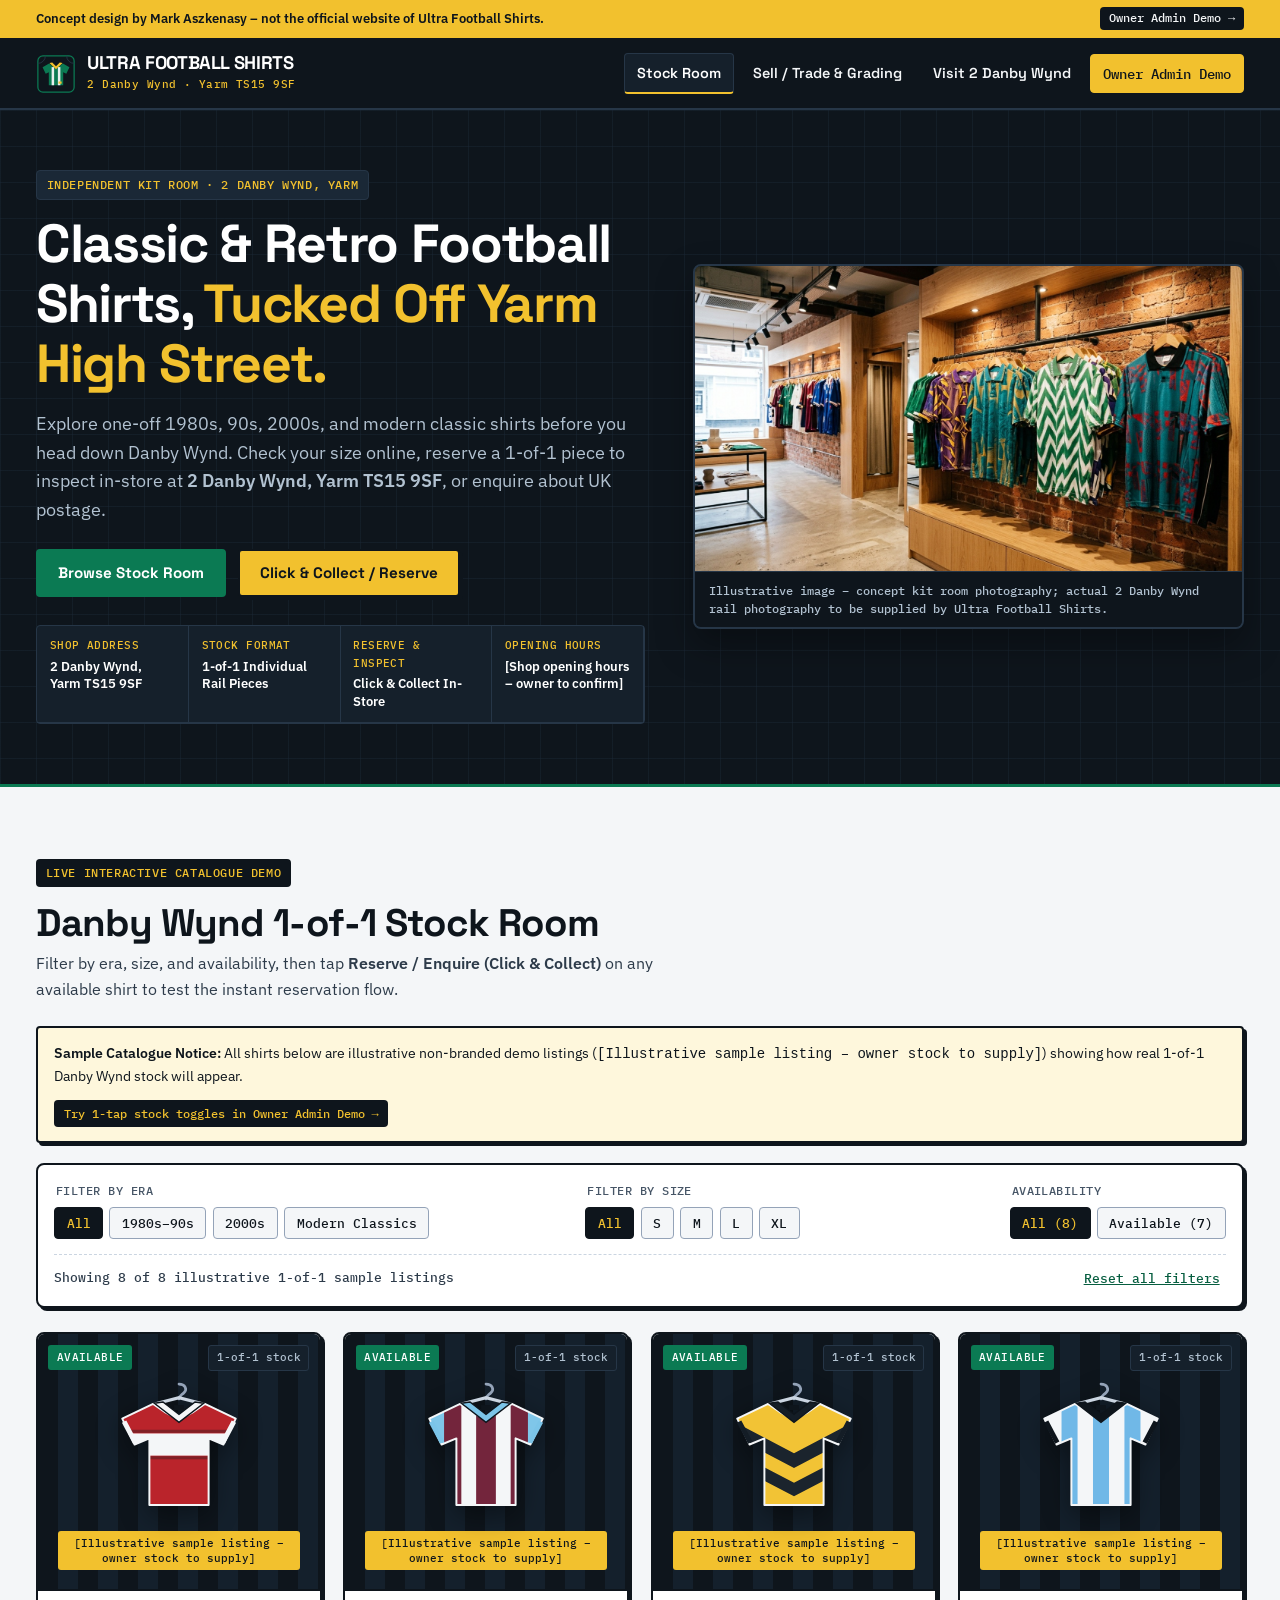
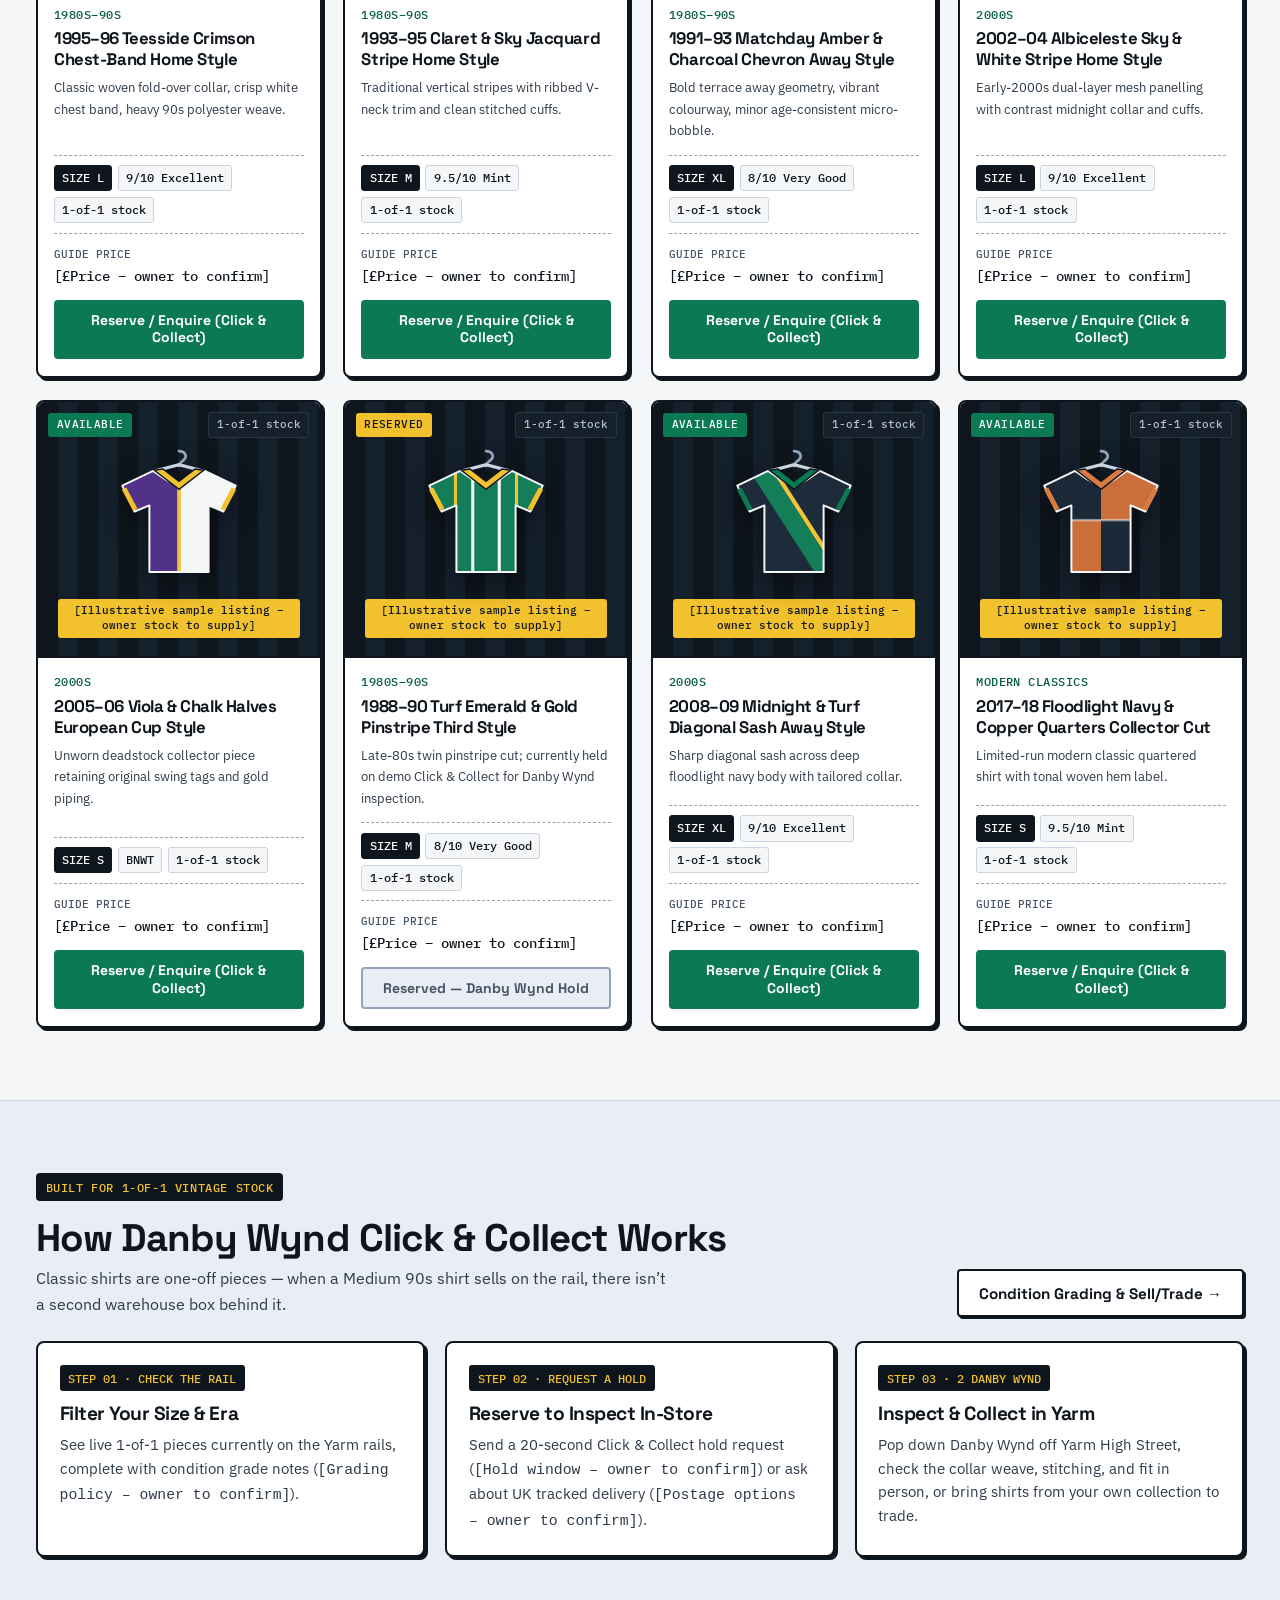
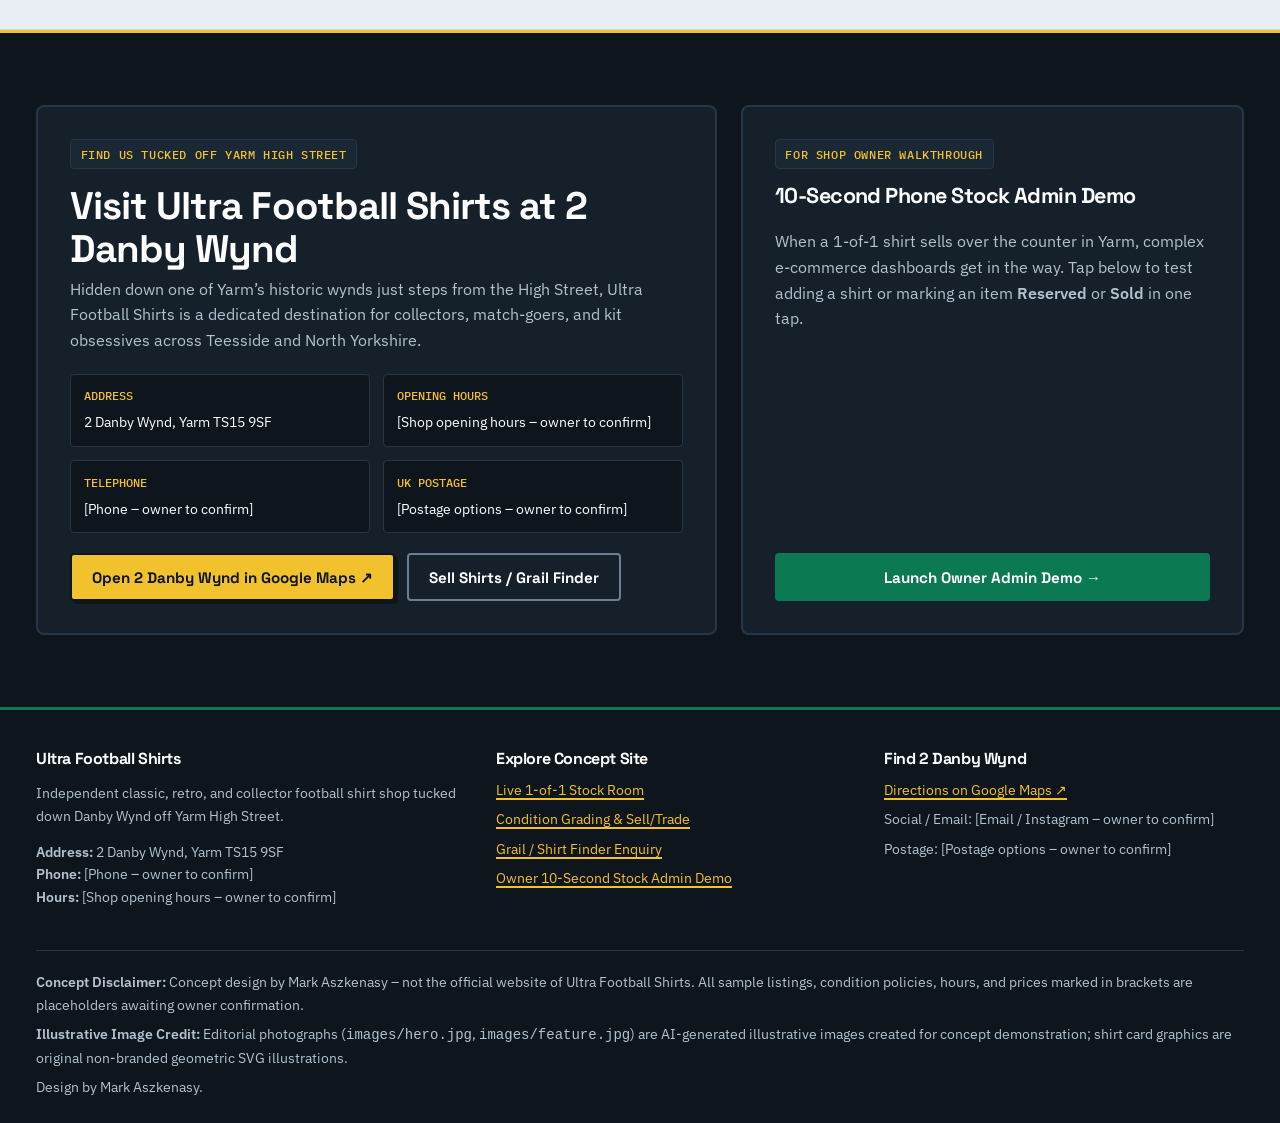
==== index.html @ 60628ad2 "Initial draft concept shop & stock admin demo for Ultra Football Shirts" ====
<!DOCTYPE html>
<html lang="en-GB">
<head>
  <meta charset="utf-8">
  <meta name="viewport" content="width=device-width, initial-scale=1">
  <meta name="robots" content="noindex, nofollow">
  <title>Ultra Football Shirts | Classic &amp; Retro Football Shirts — 2 Danby Wynd, Yarm (Concept Demo)</title>
  <meta name="description" content="Concept online stock room and Click &amp; Collect demo for Ultra Football Shirts at 2 Danby Wynd, Yarm TS15 9SF.">
  <link rel="icon" href="favicon.svg" type="image/svg+xml">
  <link rel="preload" href="fonts/space-grotesk-latin.woff2" as="font" type="font/woff2" crossorigin>
  <link rel="preload" href="fonts/ibm-plex-sans-400.woff2" as="font" type="font/woff2" crossorigin>
  <link rel="stylesheet" href="css/styles.css">
</head>
<body>
  <a class="skip-link" href="#main-content">Skip to main content</a>

  <!-- Persistent Concept Compliance Banner -->
  <div class="concept-banner" role="region" aria-label="Concept website notice">
    <div class="container concept-banner__inner">
      <p class="concept-banner__text">Concept design by Mark Aszkenasy – not the official website of Ultra Football Shirts.</p>
      <a class="concept-banner__link" href="admin.html">Owner Admin Demo →</a>
    </div>
  </div>

  <!-- Floodlight Midnight Header -->
  <header class="site-header">
    <div class="container site-header__inner">
      <a class="brand-lockup" href="index.html">
        <img class="brand-lockup__logo" src="images/logo-mark.svg" alt="" width="40" height="40">
        <span class="brand-lockup__text">
          <span class="brand-lockup__name">Ultra Football Shirts</span>
          <span class="brand-lockup__sub">2 Danby Wynd · Yarm TS15 9SF</span>
        </span>
      </a>

      <button
        type="button"
        class="nav-toggle"
        data-nav-toggle
        aria-expanded="false"
        aria-controls="primary-nav">
        <svg class="nav-toggle__icon" viewBox="0 0 24 24" fill="none" stroke="currentColor" stroke-width="2" aria-hidden="true">
          <path d="M4 7h16M4 12h16M4 17h16" stroke-linecap="round"/>
        </svg>
        <span data-nav-label>Menu</span>
      </button>

      <nav id="primary-nav" class="primary-nav" aria-label="Primary navigation">
        <ul class="primary-nav__list">
          <li><a class="primary-nav__link" href="index.html" aria-current="page">Stock Room</a></li>
          <li><a class="primary-nav__link" href="sell-find.html">Sell / Trade &amp; Grading</a></li>
          <li><a class="primary-nav__link" href="#visit-danby-wynd">Visit 2 Danby Wynd</a></li>
          <li><a class="primary-nav__link primary-nav__link--admin" href="admin.html">Owner Admin Demo</a></li>
        </ul>
      </nav>
    </div>
  </header>

  <main id="main-content">
    <!-- Hero Section -->
    <section class="hero dark-surface" aria-labelledby="hero-heading">
      <div class="container hero__grid">
        <div>
          <span class="eyebrow eyebrow--dark">Independent Kit Room · 2 Danby Wynd, Yarm</span>
          <h1 id="hero-heading" class="hero__title">
            Classic &amp; Retro Football Shirts, <span class="hero__title-highlight">Tucked Off Yarm High Street.</span>
          </h1>
          <p class="hero__lead">
            Explore one-off 1980s, 90s, 2000s, and modern classic shirts before you head down Danby Wynd. Check your size online, reserve a 1-of-1 piece to inspect in-store at <strong>2 Danby Wynd, Yarm TS15 9SF</strong>, or enquire about UK postage.
          </p>

          <div class="hero__actions">
            <a class="btn btn--primary" href="#stock-room">Browse Stock Room</a>
            <button
              type="button"
              class="btn btn--amber"
              data-reserve-trigger
              data-shirt-summary="General Click &amp; Collect / Rail Enquiry (2 Danby Wynd, Yarm)">
              Click &amp; Collect / Reserve
            </button>
          </div>

          <div class="spec-strip" aria-label="Shop summary details">
            <div class="spec-strip__item">
              <span class="spec-strip__label">Shop Address</span>
              <span class="spec-strip__value">2 Danby Wynd, Yarm TS15 9SF</span>
            </div>
            <div class="spec-strip__item">
              <span class="spec-strip__label">Stock Format</span>
              <span class="spec-strip__value">1-of-1 Individual Rail Pieces</span>
            </div>
            <div class="spec-strip__item">
              <span class="spec-strip__label">Reserve &amp; Inspect</span>
              <span class="spec-strip__value">Click &amp; Collect In-Store</span>
            </div>
            <div class="spec-strip__item">
              <span class="spec-strip__label">Opening Hours</span>
              <span class="spec-strip__value">[Shop opening hours – owner to confirm]</span>
            </div>
          </div>
        </div>

        <figure class="editorial-figure">
          <div class="editorial-figure__media editorial-figure__media--hero">
            <img
              src="images/hero.jpg"
              alt="Rails of colourful retro and classic football shirts hanging inside an independent football kit room"
              width="1440"
              height="803"
              fetchpriority="high">
          </div>
          <figcaption>
            Illustrative image – concept kit room photography; actual 2 Danby Wynd rail photography to be supplied by Ultra Football Shirts.
          </figcaption>
        </figure>
      </div>
    </section>

    <!-- Interactive Live Stock Room -->
    <section id="stock-room" class="section" aria-labelledby="stock-room-heading">
      <div class="container">
        <div class="section-header">
          <div>
            <span class="eyebrow eyebrow--light">Live Interactive Catalogue Demo</span>
            <h2 id="stock-room-heading" class="section-header__title">Danby Wynd 1-of-1 Stock Room</h2>
            <p class="section-header__desc">
              Filter by era, size, and availability, then tap <strong>Reserve / Enquire (Click &amp; Collect)</strong> on any available shirt to test the instant reservation flow.
            </p>
          </div>
        </div>

        <!-- Explicit Sample Stock Notice + Owner Admin Sync Indicator -->
        <div class="stock-notice" role="note">
          <p class="stock-notice__text">
            <strong>Sample Catalogue Notice:</strong> All shirts below are illustrative non-branded demo listings (<code>[Illustrative sample listing – owner stock to supply]</code>) showing how real 1-of-1 Danby Wynd stock will appear.
          </p>
          <a id="session-sync-badge" class="stock-notice__sync-pill" href="admin.html">
            Try 1-tap stock toggles in Owner Admin Demo →
          </a>
        </div>

        <!-- Multi-Axis Filter Console -->
        <div class="filter-console" role="region" aria-label="Filter sample football shirts">
          <div class="filter-console__grid">
            <fieldset class="filter-group">
              <legend class="filter-group__label">Filter by Era</legend>
              <div class="filter-pills">
                <button type="button" class="filter-pill" data-filter-group="era" data-filter-value="All" aria-pressed="true">All</button>
                <button type="button" class="filter-pill" data-filter-group="era" data-filter-value="1980s–90s" aria-pressed="false">1980s–90s</button>
                <button type="button" class="filter-pill" data-filter-group="era" data-filter-value="2000s" aria-pressed="false">2000s</button>
                <button type="button" class="filter-pill" data-filter-group="era" data-filter-value="Modern Classics" aria-pressed="false">Modern Classics</button>
              </div>
            </fieldset>

            <fieldset class="filter-group">
              <legend class="filter-group__label">Filter by Size</legend>
              <div class="filter-pills">
                <button type="button" class="filter-pill" data-filter-group="size" data-filter-value="All" aria-pressed="true">All</button>
                <button type="button" class="filter-pill" data-filter-group="size" data-filter-value="S" aria-pressed="false">S</button>
                <button type="button" class="filter-pill" data-filter-group="size" data-filter-value="M" aria-pressed="false">M</button>
                <button type="button" class="filter-pill" data-filter-group="size" data-filter-value="L" aria-pressed="false">L</button>
                <button type="button" class="filter-pill" data-filter-group="size" data-filter-value="XL" aria-pressed="false">XL</button>
              </div>
            </fieldset>

            <fieldset class="filter-group">
              <legend class="filter-group__label">Availability</legend>
              <div class="filter-pills">
                <button type="button" class="filter-pill" data-filter-group="availability" data-filter-value="All" aria-pressed="true">All (8)</button>
                <button type="button" class="filter-pill" data-filter-group="availability" data-filter-value="Available" aria-pressed="false">Available (7)</button>
              </div>
            </fieldset>
          </div>

          <div class="filter-console__footer">
            <span id="stock-results-count" aria-live="polite">Showing 8 of 8 illustrative 1-of-1 sample listings</span>
            <button type="button" id="reset-filters-btn" class="filter-reset-btn">Reset all filters</button>
          </div>
        </div>

        <!-- Dynamic Shirt Grid -->
        <div id="stock-grid" class="shirt-grid">
          <noscript>
            <p>Enable JavaScript to use the interactive Era/Size filter and live Owner Admin session preview. Visit 2 Danby Wynd, Yarm TS15 9SF to browse shirts in person.</p>
          </noscript>
        </div>
      </div>
    </section>

    <!-- How Click & Collect Works -->
    <section class="section section--alt" aria-labelledby="how-it-works-heading">
      <div class="container">
        <div class="section-header">
          <div>
            <span class="eyebrow eyebrow--light">Built for 1-of-1 Vintage Stock</span>
            <h2 id="how-it-works-heading" class="section-header__title">How Danby Wynd Click &amp; Collect Works</h2>
            <p class="section-header__desc">
              Classic shirts are one-off pieces — when a Medium 90s shirt sells on the rail, there isn’t a second warehouse box behind it.
            </p>
          </div>
          <a class="btn btn--outline-light" href="sell-find.html">Condition Grading &amp; Sell/Trade →</a>
        </div>

        <div class="steps-grid">
          <article class="step-card">
            <span class="step-card__num">STEP 01 · CHECK THE RAIL</span>
            <h3 class="step-card__title">Filter Your Size &amp; Era</h3>
            <p class="step-card__text">
              See live 1-of-1 pieces currently on the Yarm rails, complete with condition grade notes (<code>[Grading policy – owner to confirm]</code>).
            </p>
          </article>

          <article class="step-card">
            <span class="step-card__num">STEP 02 · REQUEST A HOLD</span>
            <h3 class="step-card__title">Reserve to Inspect In-Store</h3>
            <p class="step-card__text">
              Send a 20-second Click &amp; Collect hold request (<code>[Hold window – owner to confirm]</code>) or ask about UK tracked delivery (<code>[Postage options – owner to confirm]</code>).
            </p>
          </article>

          <article class="step-card">
            <span class="step-card__num">STEP 03 · 2 DANBY WYND</span>
            <h3 class="step-card__title">Inspect &amp; Collect in Yarm</h3>
            <p class="step-card__text">
              Pop down Danby Wynd off Yarm High Street, check the collar weave, stitching, and fit in person, or bring shirts from your own collection to trade.
            </p>
          </article>
        </div>
      </div>
    </section>

    <!-- Visit 2 Danby Wynd Section -->
    <section id="visit-danby-wynd" class="section section--dark dark-surface" aria-labelledby="visit-heading">
      <div class="container visit-grid">
        <div class="visit-card">
          <span class="eyebrow eyebrow--dark">Find Us Tucked Off Yarm High Street</span>
          <h2 id="visit-heading" class="section-header__title" style="color:#FFFFFF;">Visit Ultra Football Shirts at 2 Danby Wynd</h2>
          <p style="color: var(--ink-muted-on-dark); margin-top:0;">
            Hidden down one of Yarm’s historic wynds just steps from the High Street, Ultra Football Shirts is a dedicated destination for collectors, match-goers, and kit obsessives across Teesside and North Yorkshire.
          </p>

          <dl class="visit-dl">
            <div class="visit-dl__item">
              <dt>Address</dt>
              <dd>2 Danby Wynd, Yarm TS15 9SF</dd>
            </div>
            <div class="visit-dl__item">
              <dt>Opening Hours</dt>
              <dd>[Shop opening hours – owner to confirm]</dd>
            </div>
            <div class="visit-dl__item">
              <dt>Telephone</dt>
              <dd>[Phone – owner to confirm]</dd>
            </div>
            <div class="visit-dl__item">
              <dt>UK Postage</dt>
              <dd>[Postage options – owner to confirm]</dd>
            </div>
          </dl>

          <div class="hero__actions" style="margin-bottom:0;">
            <a
              class="btn btn--amber"
              href="https://www.google.com/maps/search/?api=1&amp;query=Ultra+Football+Shirts+2+Danby+Wynd+Yarm+TS15+9SF"
              target="_blank"
              rel="noopener noreferrer">
              Open 2 Danby Wynd in Google Maps ↗
            </a>
            <a class="btn btn--outline-dark" href="sell-find.html#shirt-finder-form">
              Sell Shirts / Grail Finder
            </a>
          </div>
        </div>

        <div class="visit-card" style="display:flex; flex-direction:column; justify-content:space-between;">
          <div>
            <span class="eyebrow eyebrow--dark">For Shop Owner Walkthrough</span>
            <h3 style="color:#FFFFFF; font-size:1.35rem;">10-Second Phone Stock Admin Demo</h3>
            <p style="color: var(--ink-muted-on-dark);">
              When a 1-of-1 shirt sells over the counter in Yarm, complex e-commerce dashboards get in the way. Tap below to test adding a shirt or marking an item <strong>Reserved</strong> or <strong>Sold</strong> in one tap.
            </p>
          </div>
          <a class="btn btn--primary btn--block" href="admin.html">
            Launch Owner Admin Demo →
          </a>
        </div>
      </div>
    </section>
  </main>

  <!-- Accessible Reserve / Click & Collect Modal Drawer -->
  <div
    id="reserve-modal"
    class="modal-backdrop"
    role="dialog"
    aria-modal="true"
    aria-labelledby="reserve-modal-title"
    hidden>
    <div class="modal-dialog">
      <div class="modal-dialog__header">
        <div>
          <span class="eyebrow eyebrow--dark" style="margin-bottom:0.35rem;">2 Danby Wynd · Click &amp; Collect</span>
          <h2 id="reserve-modal-title" class="modal-dialog__title">Reserve or Enquire About This Shirt</h2>
        </div>
        <button type="button" id="reserve-modal-close" class="modal-close-btn" aria-label="Close reservation dialog">
          Close ✕
        </button>
      </div>

      <div class="modal-dialog__body">
        <p style="margin-top:0; font-size:0.9rem; color:var(--ink-secondary);">
          Request a short in-store inspection hold at <strong>2 Danby Wynd, Yarm TS15 9SF</strong> or ask about UK postage (<code>[Postage options – owner to confirm]</code>).
        </p>

        <form id="reserve-form" class="form-grid">
          <div class="form-field">
            <label for="reserve-shirt">Selected shirt &amp; size</label>
            <input
              type="text"
              id="reserve-shirt"
              name="shirt"
              class="form-control"
              readonly>
          </div>

          <div class="form-grid form-grid--two">
            <div class="form-field">
              <label for="reserve-name">Your name</label>
              <input
                type="text"
                id="reserve-name"
                name="name"
                class="form-control"
                autocomplete="name"
                placeholder="e.g. Sam Taylor"
                required>
            </div>

            <div class="form-field">
              <label for="reserve-contact">Email or mobile number</label>
              <input
                type="text"
                id="reserve-contact"
                name="contact"
                class="form-control"
                placeholder="So the shop can confirm hold"
                required>
            </div>
          </div>

          <div class="form-field">
            <label for="reserve-method">Collection or postage preference</label>
            <select id="reserve-method" name="method" class="form-control">
              <option value="collect">Click &amp; Collect — Inspect in person at 2 Danby Wynd, Yarm</option>
              <option value="postage">Enquire about UK Postage [Postage options – owner to confirm]</option>
            </select>
          </div>

          <div class="form-field">
            <label for="reserve-notes">Questions or measurement check (optional)</label>
            <textarea
              id="reserve-notes"
              name="notes"
              class="form-control"
              placeholder="e.g. Could you confirm pit-to-pit width in inches, or hold until Saturday afternoon?"></textarea>
          </div>

          <button type="submit" class="btn btn--primary btn--block">
            Send Reservation / Enquiry Request
          </button>

          <div id="reserve-feedback" class="demo-feedback" role="status" aria-live="polite" hidden></div>
        </form>
      </div>
    </div>
  </div>

  <!-- Footer -->
  <footer class="site-footer">
    <div class="container">
      <div class="site-footer__grid">
        <div>
          <h2>Ultra Football Shirts</h2>
          <p>
            Independent classic, retro, and collector football shirt shop tucked down Danby Wynd off Yarm High Street.
          </p>
          <p>
            <strong>Address:</strong> 2 Danby Wynd, Yarm TS15 9SF<br>
            <strong>Phone:</strong> [Phone – owner to confirm]<br>
            <strong>Hours:</strong> [Shop opening hours – owner to confirm]
          </p>
        </div>

        <div>
          <h3>Explore Concept Site</h3>
          <ul class="footer-list">
            <li><a href="index.html">Live 1-of-1 Stock Room</a></li>
            <li><a href="sell-find.html">Condition Grading &amp; Sell/Trade</a></li>
            <li><a href="sell-find.html#shirt-finder-form">Grail / Shirt Finder Enquiry</a></li>
            <li><a href="admin.html">Owner 10-Second Stock Admin Demo</a></li>
          </ul>
        </div>

        <div>
          <h3>Find 2 Danby Wynd</h3>
          <ul class="footer-list">
            <li>
              <a
                href="https://www.google.com/maps/search/?api=1&amp;query=Ultra+Football+Shirts+2+Danby+Wynd+Yarm+TS15+9SF"
                target="_blank"
                rel="noopener noreferrer">
                Directions on Google Maps ↗
              </a>
            </li>
            <li>Social / Email: [Email / Instagram – owner to confirm]</li>
            <li>Postage: [Postage options – owner to confirm]</li>
          </ul>
        </div>
      </div>

      <div class="site-footer__legal">
        <p><strong>Concept Disclaimer:</strong> Concept design by Mark Aszkenasy – not the official website of Ultra Football Shirts. All sample listings, condition policies, hours, and prices marked in brackets are placeholders awaiting owner confirmation.</p>
        <p><strong>Illustrative Image Credit:</strong> Editorial photographs (<code>images/hero.jpg</code>, <code>images/feature.jpg</code>) are AI-generated illustrative images created for concept demonstration; shirt card graphics are original non-branded geometric SVG illustrations.</p>
        <p>Design by Mark Aszkenasy.</p>
      </div>
    </div>
  </footer>

  <!-- Solid Opaque Sticky Mobile Action Bar -->
  <nav class="mobile-action-bar" aria-label="Quick mobile actions">
    <div class="mobile-action-bar__grid">
      <a class="mobile-action-bar__btn mobile-action-bar__btn--primary" href="#stock-room">Stock Room</a>
      <a
        class="mobile-action-bar__btn"
        href="https://www.google.com/maps/search/?api=1&amp;query=Ultra+Football+Shirts+2+Danby+Wynd+Yarm+TS15+9SF"
        target="_blank"
        rel="noopener noreferrer">
        Directions
      </a>
      <a class="mobile-action-bar__btn mobile-action-bar__btn--amber" href="admin.html">Owner Admin</a>
    </div>
  </nav>

  <script src="js/app.js" defer></script>
</body>
</html>
---- css/styles.css ----
/* ==========================================================================
   ULTRA FOOTBALL SHIRTS — CONCEPT DEMO STYLESHEET
   90s Terrace Matchday Zine / Floodlit Kit Room Aesthetic
   Self-hosted typography · Mobile-first · WCAG AA (>= 4.5:1)
   ========================================================================== */

@font-face {
  font-family: 'Space Grotesk';
  src: url('../fonts/space-grotesk-latin.woff2') format('woff2');
  font-weight: 300 700;
  font-style: normal;
  font-display: swap;
}

@font-face {
  font-family: 'IBM Plex Sans';
  src: url('../fonts/ibm-plex-sans-400.woff2') format('woff2');
  font-weight: 400;
  font-style: normal;
  font-display: swap;
}

@font-face {
  font-family: 'IBM Plex Sans';
  src: url('../fonts/ibm-plex-sans-600.woff2') format('woff2');
  font-weight: 600;
  font-style: normal;
  font-display: swap;
}

@font-face {
  font-family: 'IBM Plex Mono';
  src: url('../fonts/ibm-plex-mono-500.woff2') format('woff2');
  font-weight: 500;
  font-style: normal;
  font-display: swap;
}

:root {
  /* Core Surfaces */
  --bg-pitch: #F4F6F8;
  --bg-surface: #FFFFFF;
  --bg-subtle: #E8EEF3;
  --bg-midnight: #0E151C;
  --bg-midnight-card: #15202B;
  --bg-midnight-rail: #1A2836;

  /* Ink & Contrast-Verified Text */
  --ink-primary: #0E151C;         /* 15.0:1 on #F4F6F8 */
  --ink-secondary: #2D3B4A;       /* 10.6:1 on #F4F6F8 */
  --ink-muted: #465566;           /* 7.2:1 on #F4F6F8, 7.9:1 on #FFFFFF */
  --ink-on-dark: #F4F6F8;         /* 15.0:1 on #0E151C */
  --ink-muted-on-dark: #B2C2D1;   /* 9.0:1 on #0E151C, 7.8:1 on #15202B */

  /* Matchday Accent Colours */
  --turf: #0B7A53;                /* #FFFFFF on #0B7A53 = 5.30:1 (AA Pass) */
  --turf-hover: #086142;          /* #FFFFFF on #086142 = 7.10:1 (AAA Pass) */
  --turf-ink: #075E40;            /* #075E40 on #F4F6F8 = 6.85:1 (AA+ Pass) */
  --turf-tint: #E3F3EC;
  --amber: #F2C12E;               /* #0E151C on #F2C12E = 9.65:1 (AAA Pass) */
  --amber-hover: #E0AE19;
  --amber-tint: #FEF7DC;
  --sold-crimson: #9E2A2B;        /* #FFFFFF on #9E2A2B = 7.20:1 (AAA Pass) */

  /* Structural Keylines */
  --line-light: #CBD5E1;
  --line-strong: #94A3B8;
  --line-dark: #263647;
  --line-ink: #0E151C;

  /* Typography */
  --font-display: 'Space Grotesk', -apple-system, BlinkMacSystemFont, 'Segoe UI', sans-serif;
  --font-body: 'IBM Plex Sans', -apple-system, BlinkMacSystemFont, 'Segoe UI', sans-serif;
  --font-mono: 'IBM Plex Mono', ui-monospace, SFMono-Regular, Menlo, monospace;

  /* Layout & Rhythm */
  --container-max: 1280px;
  --gutter: clamp(1rem, 3.5vw, 2.25rem);
  --radius-sm: 4px;
  --radius-md: 8px;
  --zine-shadow: 3px 3px 0 #0E151C;
  --zine-shadow-turf: 3px 3px 0 #0B7A53;
}

/* Reset & Overflow Safety */
*,
*::before,
*::after {
  box-sizing: border-box;
}

html {
  font-size: 16px;
  scroll-behavior: smooth;
  -webkit-text-size-adjust: 100%;
  overflow-x: clip;
}

@media (prefers-reduced-motion: reduce) {
  html {
    scroll-behavior: auto;
  }
  *,
  *::before,
  *::after {
    animation-duration: 0.01ms !important;
    animation-iteration-count: 1 !important;
    transition-duration: 0.01ms !important;
  }
}

body {
  margin: 0;
  padding: 0 0 4.85rem 0; /* Space for opaque sticky mobile action bar */
  font-family: var(--font-body);
  font-weight: 400;
  line-height: 1.6;
  color: var(--ink-primary);
  background-color: var(--bg-pitch);
  overflow-x: clip;
  min-height: 100vh;
  display: flex;
  flex-direction: column;
}

@media (min-width: 900px) {
  body {
    padding-bottom: 0;
  }
}

main {
  flex: 1 0 auto;
}

img,
svg {
  max-width: 100%;
  height: auto;
  display: block;
}

a {
  color: var(--turf-ink);
  text-underline-offset: 3px;
  text-decoration-thickness: 1.5px;
}

a:hover {
  color: var(--ink-primary);
}

/* Focus Visibility (WCAG 2.4.7) */
:focus-visible {
  outline: 3px solid var(--turf);
  outline-offset: 2px;
}

.dark-surface :focus-visible,
.concept-banner :focus-visible,
.site-header :focus-visible,
.site-footer :focus-visible,
.mobile-action-bar :focus-visible {
  outline: 3px solid var(--amber);
  outline-offset: 2px;
}

/* Skip Link */
.skip-link {
  position: absolute;
  left: -9999px;
  top: 0.5rem;
  z-index: 2000;
  padding: 0.65rem 1rem;
  background: var(--amber);
  color: var(--ink-primary);
  font-family: var(--font-mono);
  font-size: 0.875rem;
  font-weight: 500;
  text-decoration: none;
  border: 2px solid var(--ink-primary);
  border-radius: var(--radius-sm);
}

.skip-link:focus {
  left: 0.75rem;
}

/* Layout Container */
.container {
  width: 100%;
  max-width: var(--container-max);
  margin-inline: auto;
  padding-inline: var(--gutter);
}

/* ==========================================================================
   1. PERSISTENT CONCEPT COMPLIANCE BANNER
   ========================================================================== */
.concept-banner {
  background-color: var(--amber);
  color: var(--ink-primary);
  border-bottom: 2px solid var(--ink-primary);
  font-size: 0.8125rem;
  line-height: 1.4;
}

.concept-banner__inner {
  display: flex;
  flex-wrap: wrap;
  align-items: center;
  justify-content: space-between;
  gap: 0.5rem 1rem;
  padding-block: 0.45rem;
}

.concept-banner__text {
  margin: 0;
  font-weight: 600;
  color: var(--ink-primary);
}

.concept-banner__link {
  display: inline-flex;
  align-items: center;
  gap: 0.35rem;
  font-family: var(--font-mono);
  font-size: 0.75rem;
  padding: 0.2rem 0.55rem;
  background-color: var(--ink-primary);
  color: var(--ink-on-dark);
  text-decoration: none;
  border-radius: var(--radius-sm);
  white-space: nowrap;
}

.concept-banner__link:hover {
  background-color: var(--turf-hover);
  color: #FFFFFF;
}

/* ==========================================================================
   2. FLOODLIGHT MIDNIGHT HEADER & NAVIGATION
   ========================================================================== */
.site-header {
  background-color: var(--bg-midnight);
  color: var(--ink-on-dark);
  border-bottom: 2px solid var(--line-dark);
  position: sticky;
  top: 0;
  z-index: 800;
}

.site-header__inner {
  display: flex;
  align-items: center;
  justify-content: space-between;
  gap: 0.75rem;
  min-height: 4.25rem;
  padding-block: 0.5rem;
}

.brand-lockup {
  display: inline-flex;
  align-items: center;
  gap: 0.7rem;
  text-decoration: none;
  color: var(--ink-on-dark);
  min-width: 0;
}

.brand-lockup:hover {
  color: #FFFFFF;
}

.brand-lockup__logo {
  width: 2.5rem;
  height: 2.5rem;
  flex-shrink: 0;
}

.brand-lockup__text {
  display: flex;
  flex-direction: column;
  min-width: 0;
}

.brand-lockup__name {
  font-family: var(--font-display);
  font-weight: 700;
  font-size: clamp(0.95rem, 2.6vw, 1.15rem);
  letter-spacing: -0.02em;
  line-height: 1.1;
  text-transform: uppercase;
  color: #FFFFFF;
}

.brand-lockup__sub {
  font-family: var(--font-mono);
  font-size: 0.6875rem;
  color: var(--amber);
  letter-spacing: 0.04em;
  margin-top: 0.15rem;
}

/* Mobile Menu Button */
.nav-toggle {
  display: inline-flex;
  align-items: center;
  gap: 0.45rem;
  background-color: var(--bg-midnight-card);
  color: #FFFFFF;
  border: 1.5px solid var(--line-dark);
  border-radius: var(--radius-sm);
  padding: 0.5rem 0.75rem;
  font-family: var(--font-mono);
  font-size: 0.8125rem;
  cursor: pointer;
  flex-shrink: 0;
}

.nav-toggle:hover {
  border-color: var(--amber);
}

.nav-toggle__icon {
  width: 1.15rem;
  height: 1.15rem;
}

/* Primary Nav */
.primary-nav {
  display: none;
  position: absolute;
  top: 100%;
  left: 0;
  right: 0;
  background-color: var(--bg-midnight);
  border-bottom: 2px solid var(--amber);
  padding: 0.85rem var(--gutter) 1.15rem;
  box-shadow: 0 14px 28px rgba(0, 0, 0, 0.45);
}

.primary-nav.is-open {
  display: block;
}

.primary-nav__list {
  list-style: none;
  margin: 0;
  padding: 0;
  display: flex;
  flex-direction: column;
  gap: 0.45rem;
}

.primary-nav__link {
  display: flex;
  align-items: center;
  justify-content: space-between;
  padding: 0.65rem 0.8rem;
  color: var(--ink-on-dark);
  text-decoration: none;
  font-family: var(--font-display);
  font-weight: 600;
  font-size: 0.95rem;
  border-radius: var(--radius-sm);
  border: 1px solid transparent;
}

.primary-nav__link:hover,
.primary-nav__link[aria-current="page"] {
  background-color: var(--bg-midnight-card);
  border-color: var(--line-dark);
  color: #FFFFFF;
}

.primary-nav__link[aria-current="page"] {
  border-left: 3px solid var(--amber);
}

.primary-nav__link--admin {
  background-color: var(--amber);
  color: var(--ink-primary) !important;
  font-family: var(--font-mono);
  font-size: 0.8125rem;
  font-weight: 500;
  border: 1.5px solid var(--amber);
}

.primary-nav__link--admin:hover {
  background-color: var(--amber-hover);
  border-color: var(--amber-hover);
}

@media (min-width: 900px) {
  .nav-toggle {
    display: none;
  }

  .primary-nav {
    display: block;
    position: static;
    background: transparent;
    border-bottom: none;
    padding: 0;
    box-shadow: none;
  }

  .primary-nav__list {
    flex-direction: row;
    align-items: center;
    gap: 0.35rem;
  }

  .primary-nav__link {
    padding: 0.45rem 0.75rem;
    font-size: 0.9rem;
  }

  .primary-nav__link[aria-current="page"] {
    border-left: 1px solid var(--line-dark);
    border-bottom: 2px solid var(--amber);
  }
}

/* ==========================================================================
   3. TYPOGRAPHY & BUTTON PRIMITIVES
   ========================================================================== */
h1, h2, h3, h4 {
  font-family: var(--font-display);
  font-weight: 700;
  letter-spacing: -0.025em;
  line-height: 1.12;
  margin-top: 0;
}

.eyebrow {
  display: inline-flex;
  align-items: center;
  gap: 0.45rem;
  font-family: var(--font-mono);
  font-size: 0.75rem;
  letter-spacing: 0.05em;
  text-transform: uppercase;
  padding: 0.28rem 0.6rem;
  border-radius: var(--radius-sm);
  margin-bottom: 0.9rem;
}

.eyebrow--dark {
  background-color: var(--bg-midnight-rail);
  color: var(--amber);
  border: 1px solid var(--line-dark);
}

.eyebrow--light {
  background-color: var(--ink-primary);
  color: var(--amber);
}

.btn {
  display: inline-flex;
  align-items: center;
  justify-content: center;
  gap: 0.5rem;
  font-family: var(--font-display);
  font-weight: 700;
  font-size: 0.95rem;
  line-height: 1.25;
  padding: 0.78rem 1.25rem;
  border-radius: var(--radius-sm);
  border: 2px solid var(--ink-primary);
  text-decoration: none;
  cursor: pointer;
  transition: transform 0.12s ease, background-color 0.12s ease, color 0.12s ease;
  text-align: center;
}

.btn--primary {
  background-color: var(--turf);
  color: #FFFFFF;
  border-color: var(--turf);
}

.btn--primary:hover {
  background-color: var(--turf-hover);
  border-color: var(--turf-hover);
  color: #FFFFFF;
}

.btn--amber {
  background-color: var(--amber);
  color: var(--ink-primary);
  border-color: var(--ink-primary);
  box-shadow: var(--zine-shadow);
}

.btn--amber:hover {
  background-color: var(--amber-hover);
  color: var(--ink-primary);
  transform: translate(-1px, -1px);
}

.btn--outline-dark {
  background-color: transparent;
  color: #FFFFFF;
  border-color: #6B7F94;
}

.btn--outline-dark:hover {
  background-color: var(--bg-midnight-rail);
  border-color: var(--amber);
  color: #FFFFFF;
}

.btn--outline-light {
  background-color: #FFFFFF;
  color: var(--ink-primary);
  border-color: var(--ink-primary);
  box-shadow: 2px 2px 0 var(--ink-primary);
}

.btn--outline-light:hover {
  background-color: var(--bg-subtle);
  color: var(--ink-primary);
}

.btn--block {
  width: 100%;
}

/* ==========================================================================
   4. FLOODLIGHT HERO (HOME & SUBPAGES)
   ========================================================================== */
.hero {
  background-color: var(--bg-midnight);
  color: var(--ink-on-dark);
  border-bottom: 3px solid var(--turf);
  background-image:
    linear-gradient(rgba(38, 54, 71, 0.26) 1px, transparent 1px),
    linear-gradient(90deg, rgba(38, 54, 71, 0.26) 1px, transparent 1px);
  background-size: 36px 36px;
  padding-block: clamp(2rem, 5vw, 3.75rem);
}

.hero__grid {
  display: grid;
  grid-template-columns: 1fr;
  gap: clamp(1.75rem, 4vw, 3rem);
  align-items: center;
}

@media (min-width: 960px) {
  .hero__grid {
    grid-template-columns: minmax(0, 1.05fr) minmax(0, 0.95fr);
  }
}

.hero__title {
  font-size: clamp(2rem, 4.6vw, 3.35rem);
  color: #FFFFFF;
  margin-bottom: 1rem;
}

.hero__title-highlight {
  color: var(--amber);
}

.hero__lead {
  font-size: clamp(1rem, 1.4vw, 1.125rem);
  color: var(--ink-muted-on-dark);
  margin: 0 0 1.5rem;
  max-width: 58ch;
}

.hero__actions {
  display: flex;
  flex-wrap: wrap;
  gap: 0.75rem;
  margin-bottom: 1.75rem;
}

/* Matchday Ticket Spec Strip */
.spec-strip {
  display: grid;
  grid-template-columns: repeat(2, minmax(0, 1fr));
  border: 1.5px solid var(--line-dark);
  background-color: var(--bg-midnight-card);
  border-radius: var(--radius-sm);
}

@media (min-width: 600px) {
  .spec-strip {
    grid-template-columns: repeat(4, minmax(0, 1fr));
  }
}

.spec-strip__item {
  padding: 0.7rem 0.8rem;
  border-bottom: 1px solid var(--line-dark);
  border-right: 1px solid var(--line-dark);
  min-width: 0;
}

.spec-strip__label {
  display: block;
  font-family: var(--font-mono);
  font-size: 0.6875rem;
  color: var(--amber);
  text-transform: uppercase;
  letter-spacing: 0.04em;
  margin-bottom: 0.2rem;
}

.spec-strip__value {
  display: block;
  font-size: 0.8125rem;
  font-weight: 600;
  color: #FFFFFF;
  line-height: 1.35;
  overflow-wrap: break-word;
}

/* Editorial Figures (Hero & Feature) */
.editorial-figure {
  margin: 0;
  background-color: var(--bg-midnight-card);
  border: 2px solid var(--line-dark);
  border-radius: var(--radius-md);
  overflow: hidden;
  box-shadow: 0 16px 36px rgba(0, 0, 0, 0.35);
}

.editorial-figure--light-frame {
  border-color: var(--ink-primary);
  box-shadow: var(--zine-shadow);
}

.editorial-figure__media {
  position: relative;
  background:
    repeating-linear-gradient(
      90deg,
      #101A24 0px,
      #101A24 22px,
      #162432 22px,
      #162432 44px
    );
  overflow: hidden;
}

.editorial-figure__media--hero {
  aspect-ratio: 1440 / 803;
}

.editorial-figure__media--feature {
  aspect-ratio: 1200 / 896;
}

.editorial-figure__media img {
  width: 100%;
  height: 100%;
  object-fit: cover;
}

.editorial-figure figcaption {
  padding: 0.65rem 0.9rem;
  background-color: var(--bg-midnight);
  color: var(--ink-muted-on-dark);
  font-family: var(--font-mono);
  font-size: 0.75rem;
  line-height: 1.45;
  border-top: 1px solid var(--line-dark);
}

/* ==========================================================================
   5. INTERACTIVE STOCK ROOM & FILTER CONTROLS
   ========================================================================== */
.section {
  padding-block: clamp(2.5rem, 6vw, 4.5rem);
}

.section--alt {
  background-color: var(--bg-subtle);
  border-top: 1.5px solid var(--line-light);
  border-bottom: 1.5px solid var(--line-light);
}

.section--dark {
  background-color: var(--bg-midnight);
  color: var(--ink-on-dark);
  border-top: 3px solid var(--amber);
}

.section-header {
  display: flex;
  flex-wrap: wrap;
  align-items: flex-end;
  justify-content: space-between;
  gap: 1rem 1.5rem;
  margin-bottom: 1.5rem;
}

.section-header__title {
  font-size: clamp(1.65rem, 3.2vw, 2.4rem);
  margin-bottom: 0.45rem;
}

.section-header__desc {
  margin: 0;
  color: var(--ink-secondary);
  max-width: 64ch;
}

/* Sample Stock Honesty Callout Bar */
.stock-notice {
  display: flex;
  flex-wrap: wrap;
  align-items: center;
  justify-content: space-between;
  gap: 0.75rem 1rem;
  padding: 0.85rem 1rem;
  background-color: var(--amber-tint);
  border: 2px solid var(--ink-primary);
  border-radius: var(--radius-sm);
  margin-bottom: 1.25rem;
  box-shadow: var(--zine-shadow);
}

.stock-notice__text {
  margin: 0;
  font-size: 0.875rem;
  color: var(--ink-primary);
}

.stock-notice__sync-pill {
  font-family: var(--font-mono);
  font-size: 0.75rem;
  padding: 0.25rem 0.6rem;
  background-color: var(--ink-primary);
  color: var(--amber);
  border-radius: var(--radius-sm);
  text-decoration: none;
}

.stock-notice__sync-pill:hover {
  background-color: var(--turf-hover);
  color: #FFFFFF;
}

/* Filter Console */
.filter-console {
  background-color: var(--bg-surface);
  border: 2px solid var(--ink-primary);
  border-radius: var(--radius-md);
  padding: 1rem;
  margin-bottom: 1.5rem;
  box-shadow: var(--zine-shadow);
}

.filter-console__grid {
  display: grid;
  grid-template-columns: 1fr;
  gap: 0.9rem;
}

@media (min-width: 820px) {
  .filter-console__grid {
    grid-template-columns: 1.45fr 1.15fr auto;
    align-items: start;
  }
}

.filter-group {
  border: 0;
  margin: 0;
  padding: 0;
  min-width: 0;
}

.filter-group__label {
  display: block;
  font-family: var(--font-mono);
  font-size: 0.75rem;
  text-transform: uppercase;
  letter-spacing: 0.04em;
  color: var(--ink-muted);
  margin-bottom: 0.45rem;
}

.filter-pills {
  display: flex;
  flex-wrap: wrap;
  gap: 0.4rem;
}

.filter-pill {
  font-family: var(--font-mono);
  font-size: 0.8125rem;
  padding: 0.42rem 0.72rem;
  border-radius: var(--radius-sm);
  border: 1.5px solid var(--line-strong);
  background-color: var(--bg-pitch);
  color: var(--ink-primary);
  cursor: pointer;
  transition: background-color 0.12s ease, border-color 0.12s ease;
}

.filter-pill:hover {
  border-color: var(--ink-primary);
  background-color: var(--bg-subtle);
}

.filter-pill[aria-pressed="true"] {
  background-color: var(--ink-primary);
  color: var(--amber);
  border-color: var(--ink-primary);
}

.filter-console__footer {
  display: flex;
  flex-wrap: wrap;
  align-items: center;
  justify-content: space-between;
  gap: 0.5rem 1rem;
  margin-top: 0.9rem;
  padding-top: 0.75rem;
  border-top: 1px dashed var(--line-light);
  font-family: var(--font-mono);
  font-size: 0.8125rem;
  color: var(--ink-secondary);
}

.filter-reset-btn {
  background: none;
  border: none;
  padding: 0.2rem 0.4rem;
  font-family: var(--font-mono);
  font-size: 0.8125rem;
  color: var(--turf-ink);
  text-decoration: underline;
  cursor: pointer;
}

.filter-reset-btn:hover {
  color: var(--ink-primary);
}

/* ==========================================================================
   6. SHIRT CATALOGUE GRID & GEOMETRIC KIT CARDS
   ========================================================================== */
.shirt-grid {
  display: grid;
  grid-template-columns: 1fr;
  gap: 1.35rem;
}

@media (min-width: 620px) {
  .shirt-grid {
    grid-template-columns: repeat(2, minmax(0, 1fr));
  }
}

@media (min-width: 1040px) {
  .shirt-grid {
    grid-template-columns: repeat(3, minmax(0, 1fr));
  }
}

@media (min-width: 1260px) {
  .shirt-grid {
    grid-template-columns: repeat(4, minmax(0, 1fr));
  }
}

.shirt-card {
  display: flex;
  flex-direction: column;
  background-color: var(--bg-surface);
  border: 2px solid var(--ink-primary);
  border-radius: var(--radius-md);
  overflow: hidden;
  box-shadow: var(--zine-shadow);
  min-width: 0;
}

.shirt-card--sold {
  opacity: 0.92;
}

/* Kit Illustration Floodlight Stage */
.shirt-card__stage {
  position: relative;
  background:
    repeating-linear-gradient(
      90deg,
      #0E151C 0px,
      #0E151C 20px,
      #14202C 20px,
      #14202C 40px
    );
  padding: 2.4rem 1.25rem 1.15rem;
  border-bottom: 2px solid var(--ink-primary);
  display: flex;
  flex-direction: column;
  align-items: center;
}

.shirt-card__top-badges {
  position: absolute;
  top: 0.65rem;
  left: 0.65rem;
  right: 0.65rem;
  display: flex;
  align-items: center;
  justify-content: space-between;
  gap: 0.4rem;
}

.status-badge {
  font-family: var(--font-mono);
  font-size: 0.6875rem;
  font-weight: 500;
  text-transform: uppercase;
  letter-spacing: 0.04em;
  padding: 0.22rem 0.52rem;
  border-radius: 3px;
}

.status-badge--available {
  background-color: var(--turf);
  color: #FFFFFF;
}

.status-badge--reserved {
  background-color: var(--amber);
  color: var(--ink-primary);
}

.status-badge--sold {
  background-color: var(--sold-crimson);
  color: #FFFFFF;
}

.rail-tag {
  font-family: var(--font-mono);
  font-size: 0.6875rem;
  padding: 0.2rem 0.48rem;
  background-color: var(--bg-midnight-card);
  color: var(--ink-muted-on-dark);
  border: 1px solid var(--line-dark);
  border-radius: 3px;
}

.shirt-card__svg-wrap {
  width: 148px;
  height: 148px;
  display: flex;
  align-items: center;
  justify-content: center;
}

.shirt-card__svg-wrap svg {
  width: 100%;
  height: 100%;
  filter: drop-shadow(0 8px 14px rgba(0, 0, 0, 0.45));
}

/* Unmistakable Required Sample Compliance Badge on Every Card */
.sample-badge {
  margin-top: 0.65rem;
  width: 100%;
  text-align: center;
  font-family: var(--font-mono);
  font-size: 0.6875rem;
  line-height: 1.35;
  padding: 0.3rem 0.45rem;
  background-color: var(--amber);
  color: var(--ink-primary);
  border-radius: 3px;
  font-weight: 500;
}

/* Card Body & Woven Spec Neck-Label */
.shirt-card__body {
  padding: 0.95rem 1rem 1.05rem;
  display: flex;
  flex-direction: column;
  flex: 1 1 auto;
}

.shirt-card__era {
  font-family: var(--font-mono);
  font-size: 0.72rem;
  color: var(--turf-ink);
  text-transform: uppercase;
  letter-spacing: 0.04em;
  margin-bottom: 0.25rem;
}

.shirt-card__title {
  font-size: 1.05rem;
  line-height: 1.25;
  margin-bottom: 0.45rem;
  color: var(--ink-primary);
}

.shirt-card__notes {
  font-size: 0.84rem;
  color: var(--ink-secondary);
  margin: 0 0 0.8rem;
}

/* Woven Neck Label Spec Strip */
.woven-specs {
  display: flex;
  flex-wrap: wrap;
  gap: 0.35rem;
  padding-block: 0.6rem;
  margin-top: auto;
  border-top: 1px dashed var(--line-strong);
  border-bottom: 1px dashed var(--line-strong);
}

.woven-spec {
  font-family: var(--font-mono);
  font-size: 0.72rem;
  padding: 0.18rem 0.45rem;
  background-color: var(--bg-pitch);
  color: var(--ink-primary);
  border: 1px solid var(--line-light);
  border-radius: 3px;
}

.woven-spec--size {
  background-color: var(--ink-primary);
  color: #FFFFFF;
  border-color: var(--ink-primary);
}

.shirt-card__price-row {
  margin-block: 0.75rem;
  display: flex;
  flex-direction: column;
  gap: 0.15rem;
}

.shirt-card__price-label {
  font-family: var(--font-mono);
  font-size: 0.6875rem;
  color: var(--ink-muted);
  text-transform: uppercase;
}

.shirt-card__price {
  font-family: var(--font-mono);
  font-size: 0.85rem;
  font-weight: 500;
  color: var(--ink-primary);
}

.shirt-card__btn {
  width: 100%;
  font-size: 0.875rem;
  padding: 0.65rem 0.85rem;
}

.shirt-card__btn--disabled {
  background-color: var(--bg-subtle);
  color: var(--ink-muted);
  border-color: var(--line-strong);
  cursor: not-allowed;
}

.empty-state {
  background-color: var(--bg-surface);
  border: 2px dashed var(--line-strong);
  border-radius: var(--radius-md);
  padding: 2.25rem 1.25rem;
  text-align: center;
}

/* ==========================================================================
   7. HOW CLICK & COLLECT WORKS + VISIT 2 DANBY WYND
   ========================================================================== */
.steps-grid {
  display: grid;
  grid-template-columns: 1fr;
  gap: 1.25rem;
}

@media (min-width: 768px) {
  .steps-grid {
    grid-template-columns: repeat(3, minmax(0, 1fr));
  }
}

.step-card {
  background-color: var(--bg-surface);
  border: 2px solid var(--ink-primary);
  border-radius: var(--radius-md);
  padding: 1.35rem;
  box-shadow: var(--zine-shadow);
}

.step-card__num {
  display: inline-block;
  font-family: var(--font-mono);
  font-size: 0.75rem;
  padding: 0.22rem 0.55rem;
  background-color: var(--ink-primary);
  color: var(--amber);
  border-radius: 3px;
  margin-bottom: 0.75rem;
}

.step-card__title {
  font-size: 1.2rem;
  margin-bottom: 0.5rem;
}

.step-card__text {
  margin: 0;
  font-size: 0.925rem;
  color: var(--ink-secondary);
}

/* Visit Danby Wynd Card */
.visit-grid {
  display: grid;
  grid-template-columns: 1fr;
  gap: 1.5rem;
  align-items: stretch;
}

@media (min-width: 860px) {
  .visit-grid {
    grid-template-columns: 1.15fr 0.85fr;
  }
}

.visit-card {
  background-color: var(--bg-midnight-card);
  border: 2px solid var(--line-dark);
  border-radius: var(--radius-md);
  padding: clamp(1.25rem, 3vw, 2rem);
}

.visit-dl {
  margin: 1.25rem 0;
  display: grid;
  grid-template-columns: 1fr;
  gap: 0.85rem;
}

@media (min-width: 540px) {
  .visit-dl {
    grid-template-columns: repeat(2, minmax(0, 1fr));
  }
}

.visit-dl__item {
  padding: 0.8rem;
  background-color: var(--bg-midnight);
  border: 1px solid var(--line-dark);
  border-radius: var(--radius-sm);
}

.visit-dl dt {
  font-family: var(--font-mono);
  font-size: 0.72rem;
  color: var(--amber);
  text-transform: uppercase;
  margin-bottom: 0.25rem;
}

.visit-dl dd {
  margin: 0;
  font-size: 0.9rem;
  color: #FFFFFF;
}

/* ==========================================================================
   8. GRADING GUIDE & FORMS (SELL / FIND / ADMIN)
   ========================================================================== */
.grading-grid {
  display: grid;
  grid-template-columns: 1fr;
  gap: 1rem;
}

@media (min-width: 680px) {
  .grading-grid {
    grid-template-columns: repeat(2, minmax(0, 1fr));
  }
}

.grade-card {
  background-color: var(--bg-surface);
  border: 2px solid var(--ink-primary);
  border-radius: var(--radius-md);
  padding: 1.25rem;
  box-shadow: var(--zine-shadow);
}

.grade-card__code {
  display: inline-block;
  font-family: var(--font-mono);
  font-size: 0.8125rem;
  padding: 0.25rem 0.6rem;
  background-color: var(--turf);
  color: #FFFFFF;
  border-radius: 3px;
  margin-bottom: 0.6rem;
}

.grade-card__code--amber {
  background-color: var(--amber);
  color: var(--ink-primary);
}

.grade-card__code--dark {
  background-color: var(--ink-primary);
  color: #FFFFFF;
}

.form-panel {
  background-color: var(--bg-surface);
  border: 2px solid var(--ink-primary);
  border-radius: var(--radius-md);
  padding: clamp(1.25rem, 3.5vw, 2rem);
  box-shadow: var(--zine-shadow);
}

.form-grid {
  display: grid;
  grid-template-columns: 1fr;
  gap: 1rem;
}

@media (min-width: 640px) {
  .form-grid--two {
    grid-template-columns: repeat(2, minmax(0, 1fr));
  }
}

.form-field {
  display: flex;
  flex-direction: column;
  gap: 0.35rem;
  min-width: 0;
}

.form-field label {
  font-family: var(--font-display);
  font-weight: 600;
  font-size: 0.9rem;
  color: var(--ink-primary);
}

.form-field__hint {
  font-size: 0.78rem;
  color: var(--ink-muted);
}

.form-control {
  width: 100%;
  font-family: var(--font-body);
  font-size: 1rem; /* >=16px prevents iOS zoom on focus */
  color: var(--ink-primary);
  background-color: var(--bg-pitch);
  border: 1.5px solid var(--line-strong);
  border-radius: var(--radius-sm);
  padding: 0.68rem 0.8rem;
}

.form-control:focus {
  border-color: var(--ink-primary);
  background-color: #FFFFFF;
}

textarea.form-control {
  min-height: 6.5rem;
  resize: vertical;
}

.demo-feedback {
  margin-top: 1rem;
  padding: 0.95rem 1.1rem;
  background-color: var(--turf-tint);
  border: 2px solid var(--turf);
  border-radius: var(--radius-sm);
  color: var(--ink-primary);
  font-weight: 600;
}

.demo-feedback[hidden] {
  display: none;
}

/* ==========================================================================
   9. ACCESSIBLE RESERVE / CLICK & COLLECT MODAL DRAWER
   ========================================================================== */
.modal-backdrop {
  position: fixed;
  inset: 0;
  z-index: 1200;
  background-color: rgba(14, 21, 28, 0.78);
  display: flex;
  align-items: center;
  justify-content: center;
  padding: 1rem;
}

.modal-backdrop[hidden] {
  display: none;
}

.modal-dialog {
  width: 100%;
  max-width: 540px;
  max-height: calc(100vh - 2rem);
  overflow-y: auto;
  background-color: var(--bg-surface);
  border: 2px solid var(--ink-primary);
  border-radius: var(--radius-md);
  box-shadow: 0 24px 48px rgba(0, 0, 0, 0.45);
}

.modal-dialog__header {
  display: flex;
  align-items: flex-start;
  justify-content: space-between;
  gap: 1rem;
  padding: 1.1rem 1.25rem;
  background-color: var(--bg-midnight);
  color: #FFFFFF;
  border-bottom: 2px solid var(--turf);
}

.modal-dialog__title {
  font-size: 1.25rem;
  margin: 0;
  color: #FFFFFF;
}

.modal-close-btn {
  background-color: var(--bg-midnight-card);
  color: #FFFFFF;
  border: 1.5px solid var(--line-dark);
  border-radius: var(--radius-sm);
  padding: 0.35rem 0.65rem;
  font-family: var(--font-mono);
  font-size: 0.8125rem;
  cursor: pointer;
  flex-shrink: 0;
}

.modal-close-btn:hover {
  border-color: var(--amber);
}

.modal-dialog__body {
  padding: 1.25rem;
}

/* ==========================================================================
   10. OWNER 10-SECOND ADMIN DEMO STYLES (admin.html)
   ========================================================================== */
.admin-stats {
  display: grid;
  grid-template-columns: repeat(2, minmax(0, 1fr));
  gap: 0.75rem;
  margin-bottom: 1.5rem;
}

@media (min-width: 720px) {
  .admin-stats {
    grid-template-columns: repeat(4, minmax(0, 1fr));
  }
}

.admin-stat {
  background-color: var(--bg-surface);
  border: 2px solid var(--ink-primary);
  border-radius: var(--radius-sm);
  padding: 0.85rem 1rem;
  box-shadow: 2px 2px 0 var(--ink-primary);
}

.admin-stat__label {
  display: block;
  font-family: var(--font-mono);
  font-size: 0.72rem;
  color: var(--ink-muted);
  text-transform: uppercase;
}

.admin-stat__num {
  display: block;
  font-family: var(--font-display);
  font-size: 1.75rem;
  font-weight: 700;
  color: var(--ink-primary);
  line-height: 1.15;
}

.admin-layout {
  display: grid;
  grid-template-columns: 1fr;
  gap: 1.5rem;
  align-items: start;
}

@media (min-width: 960px) {
  .admin-layout {
    grid-template-columns: minmax(0, 0.92fr) minmax(0, 1.08fr);
  }
}

.admin-rail-list {
  display: flex;
  flex-direction: column;
  gap: 0.75rem;
}

.admin-item {
  background-color: var(--bg-surface);
  border: 2px solid var(--ink-primary);
  border-radius: var(--radius-sm);
  padding: 0.85rem;
  display: flex;
  flex-direction: column;
  gap: 0.75rem;
}

.admin-item__main {
  display: flex;
  align-items: center;
  gap: 0.8rem;
  min-width: 0;
}

.admin-item__swatch {
  width: 52px;
  height: 52px;
  flex-shrink: 0;
  background-color: var(--bg-midnight);
  border-radius: var(--radius-sm);
  padding: 0.3rem;
  display: flex;
  align-items: center;
  justify-content: center;
}

.admin-item__info {
  min-width: 0;
  flex: 1 1 auto;
}

.admin-item__title {
  font-family: var(--font-display);
  font-weight: 700;
  font-size: 0.95rem;
  margin: 0 0 0.2rem;
  color: var(--ink-primary);
}

.admin-item__meta {
  font-family: var(--font-mono);
  font-size: 0.72rem;
  color: var(--ink-muted);
}

.admin-item__controls {
  display: flex;
  flex-wrap: wrap;
  align-items: center;
  justify-content: space-between;
  gap: 0.5rem;
  padding-top: 0.65rem;
  border-top: 1px dashed var(--line-light);
}

.toggle-group {
  display: inline-flex;
  flex-wrap: wrap;
  gap: 0.35rem;
}

.toggle-btn {
  font-family: var(--font-mono);
  font-size: 0.75rem;
  padding: 0.38rem 0.68rem;
  border-radius: 3px;
  border: 1.5px solid var(--line-strong);
  background-color: var(--bg-pitch);
  color: var(--ink-primary);
  cursor: pointer;
}

.toggle-btn:hover {
  border-color: var(--ink-primary);
}

.toggle-btn--available[aria-pressed="true"] {
  background-color: var(--turf);
  color: #FFFFFF;
  border-color: var(--turf);
}

.toggle-btn--reserved[aria-pressed="true"] {
  background-color: var(--amber);
  color: var(--ink-primary);
  border-color: var(--ink-primary);
}

.toggle-btn--sold[aria-pressed="true"] {
  background-color: var(--sold-crimson);
  color: #FFFFFF;
  border-color: var(--sold-crimson);
}

/* ==========================================================================
   11. FOOTER & SOLID OPAQUE STICKY MOBILE ACTION BAR
   ========================================================================== */
.site-footer {
  background-color: var(--bg-midnight);
  color: var(--ink-on-dark);
  border-top: 3px solid var(--turf);
  padding-block: 2.5rem 2rem;
}

.site-footer__grid {
  display: grid;
  grid-template-columns: 1fr;
  gap: 1.75rem;
  padding-bottom: 1.75rem;
  border-bottom: 1px solid var(--line-dark);
}

@media (min-width: 820px) {
  .site-footer__grid {
    grid-template-columns: 1.2fr 1fr 1fr;
  }
}

.site-footer h2,
.site-footer h3 {
  color: #FFFFFF;
  font-size: 1rem;
  margin-bottom: 0.65rem;
}

.site-footer p,
.site-footer li {
  font-size: 0.875rem;
  color: var(--ink-muted-on-dark);
}

.site-footer a {
  color: var(--amber);
}

.site-footer a:hover {
  color: #FFFFFF;
}

.footer-list {
  list-style: none;
  margin: 0;
  padding: 0;
  display: flex;
  flex-direction: column;
  gap: 0.45rem;
}

.site-footer__legal {
  padding-top: 1.25rem;
  display: flex;
  flex-direction: column;
  gap: 0.45rem;
  font-size: 0.8125rem;
  color: var(--ink-muted-on-dark);
}

.site-footer__legal p {
  margin: 0;
}

/* Solid Opaque Sticky Mobile Action Bar */
.mobile-action-bar {
  position: fixed;
  bottom: 0;
  left: 0;
  right: 0;
  z-index: 950;
  background-color: #0E151C; /* 100% solid opaque */
  border-top: 2px solid var(--turf);
  padding: 0.5rem 0.65rem calc(0.5rem + env(safe-area-inset-bottom, 0px));
  box-shadow: 0 -6px 20px rgba(0, 0, 0, 0.4);
}

@media (min-width: 900px) {
  .mobile-action-bar {
    display: none;
  }
}

.mobile-action-bar__grid {
  display: grid;
  grid-template-columns: repeat(3, minmax(0, 1fr));
  gap: 0.45rem;
}

.mobile-action-bar__btn {
  display: inline-flex;
  align-items: center;
  justify-content: center;
  text-align: center;
  padding: 0.58rem 0.4rem;
  font-family: var(--font-mono);
  font-size: 0.72rem;
  font-weight: 500;
  border-radius: var(--radius-sm);
  text-decoration: none;
  line-height: 1.2;
  border: 1px solid var(--line-dark);
  background-color: var(--bg-midnight-card);
  color: #FFFFFF;
}

.mobile-action-bar__btn--primary {
  background-color: var(--turf);
  border-color: var(--turf);
  color: #FFFFFF;
}

.mobile-action-bar__btn--amber {
  background-color: var(--amber);
  border-color: var(--amber);
  color: var(--ink-primary);
}
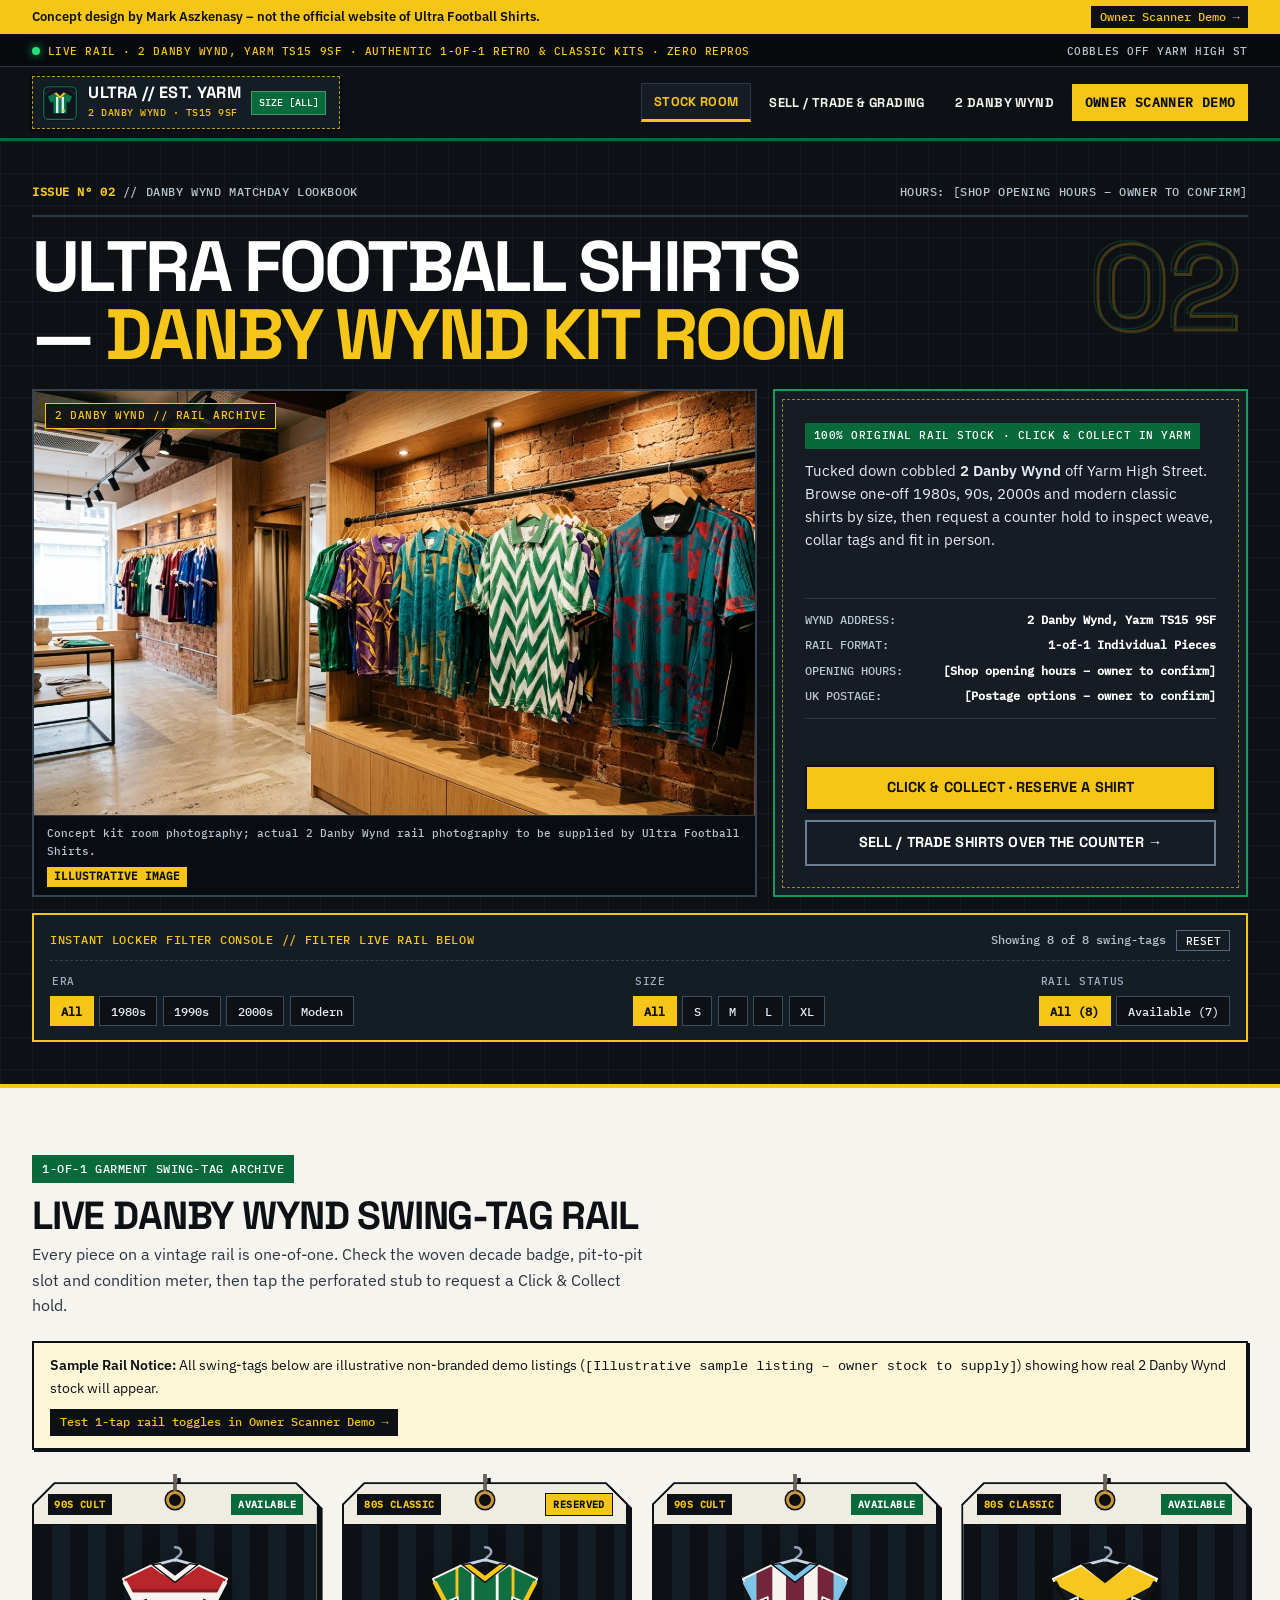
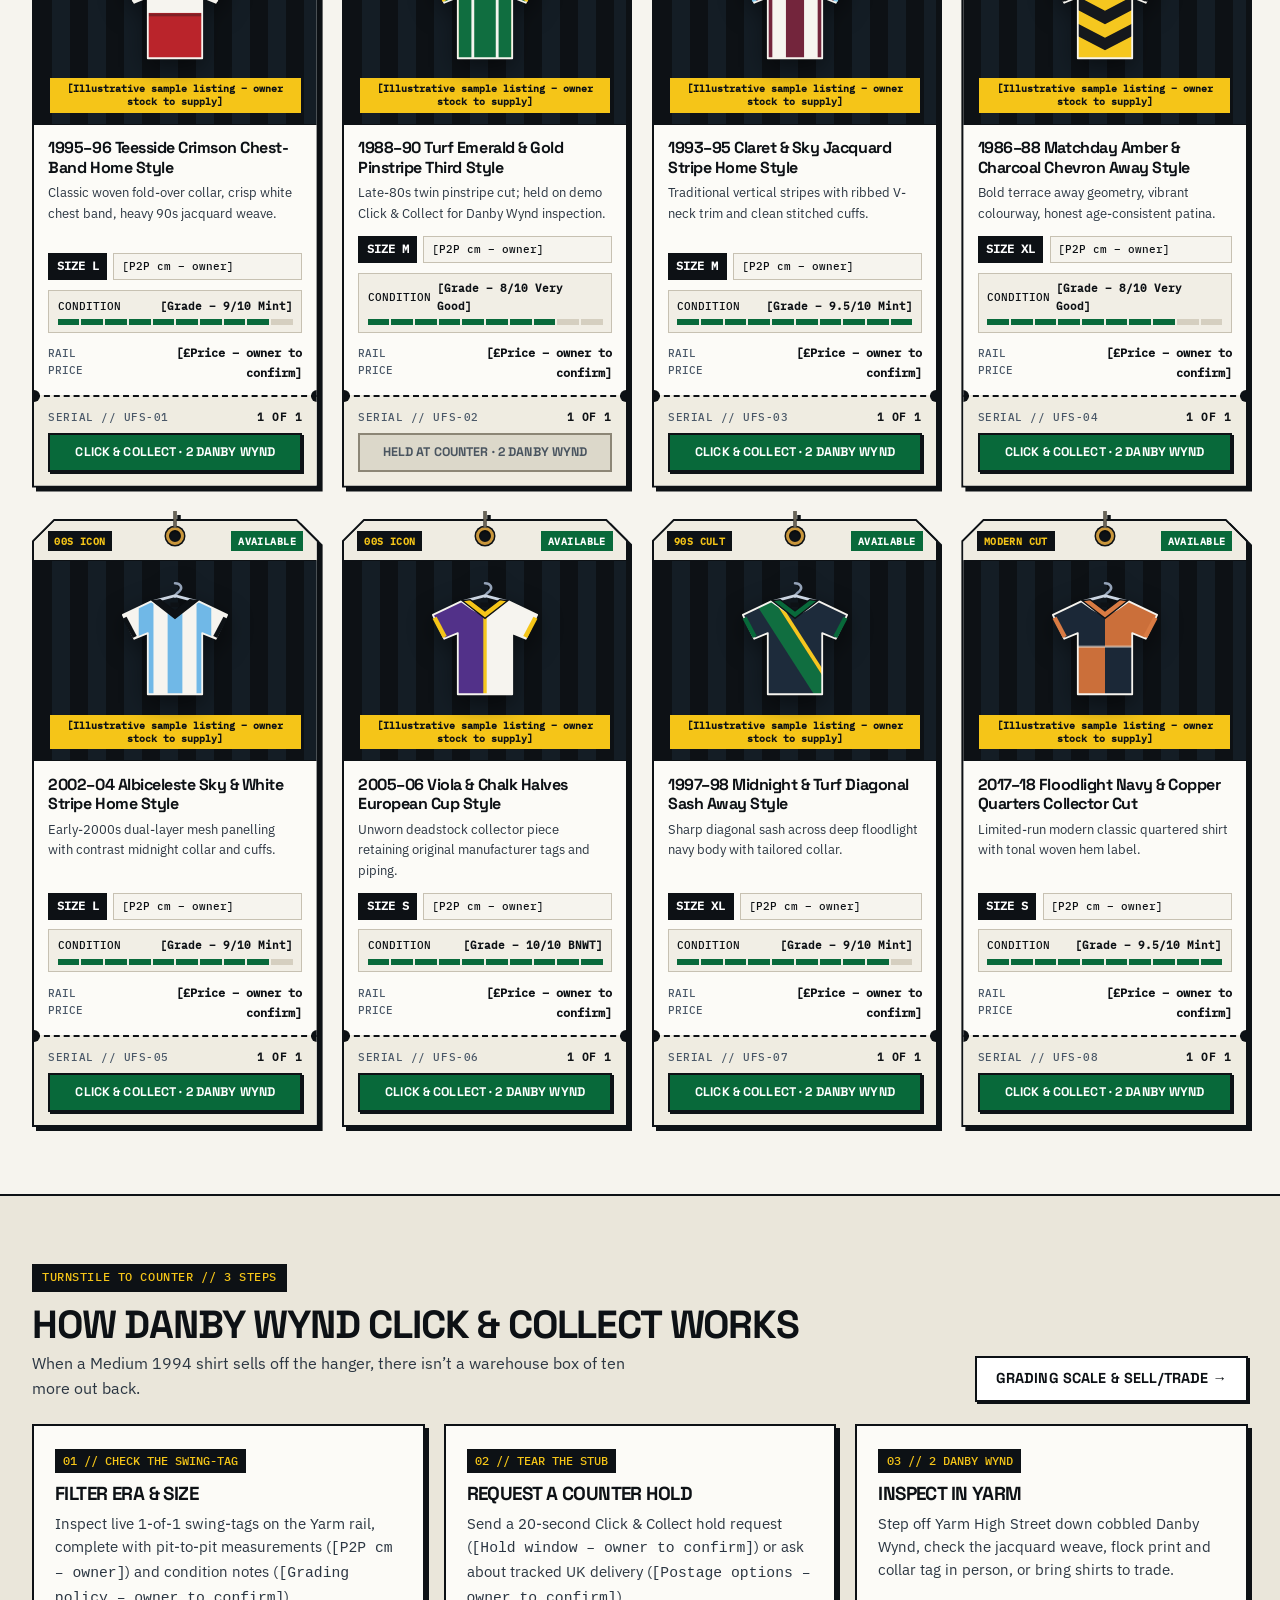
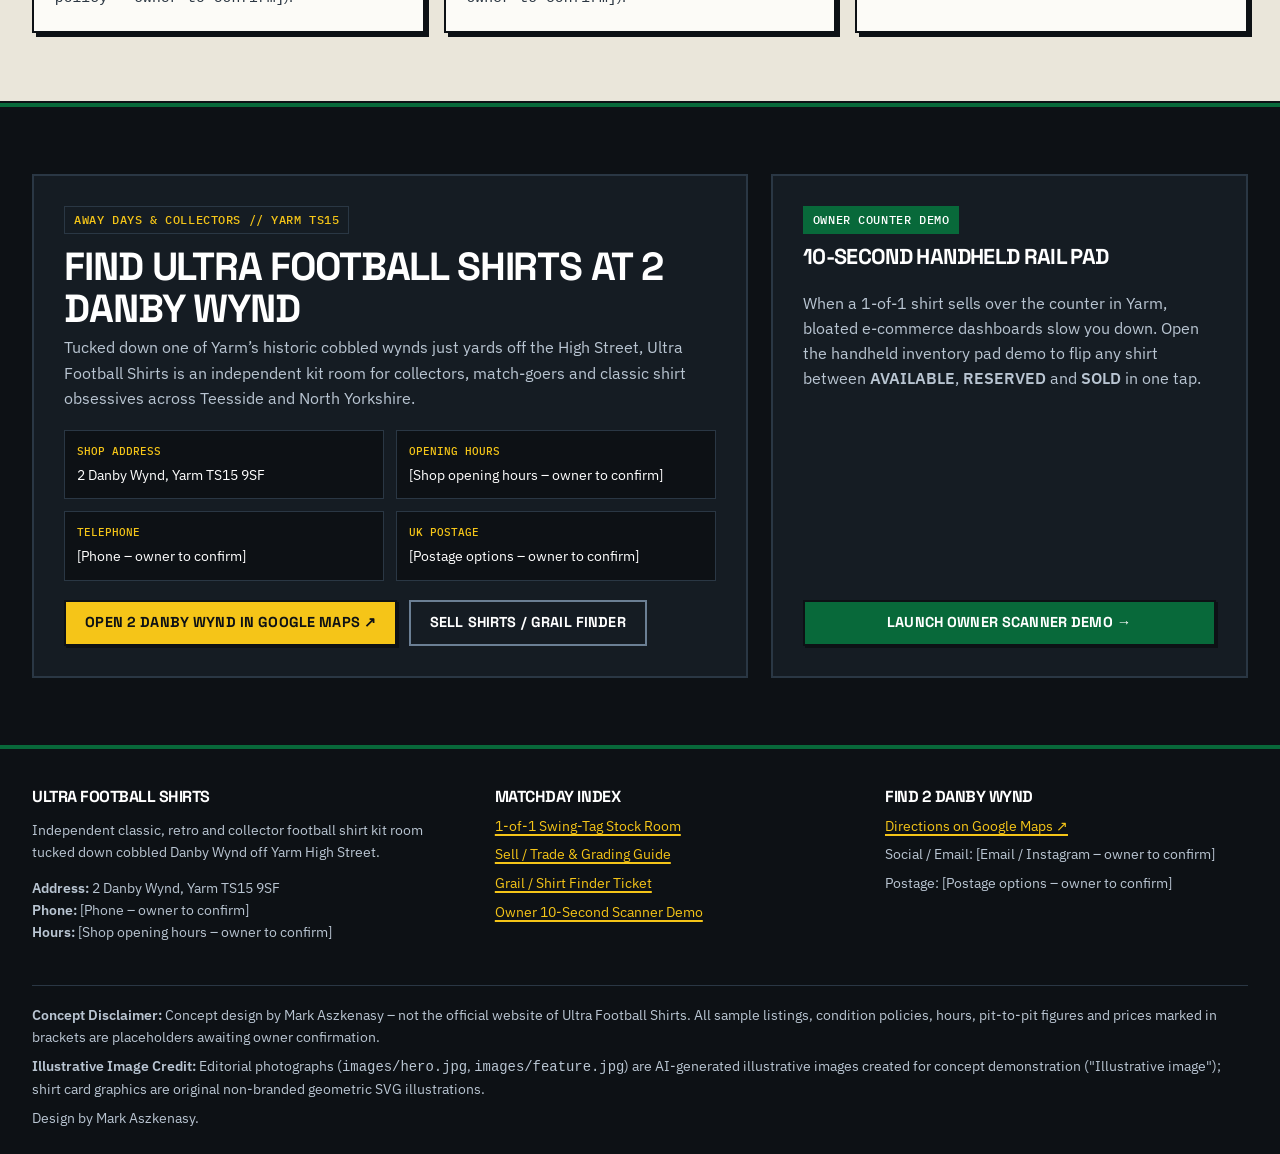
==== commit 9b428b92: "Bespoke 90s matchday fanzine and garment swing-tag redesign" ====
--- a/index.html
+++ b/index.html
@@ -4,11 +4,13 @@
   <meta charset="utf-8">
   <meta name="viewport" content="width=device-width, initial-scale=1">
   <meta name="robots" content="noindex, nofollow">
-  <title>Ultra Football Shirts | Classic &amp; Retro Football Shirts — 2 Danby Wynd, Yarm (Concept Demo)</title>
-  <meta name="description" content="Concept online stock room and Click &amp; Collect demo for Ultra Football Shirts at 2 Danby Wynd, Yarm TS15 9SF.">
+  <title>Ultra Football Shirts — Danby Wynd Kit Room, Yarm (Concept Demo)</title>
+  <meta name="description" content="Concept matchday lookbook, 1-of-1 garment swing-tag stock room, and Click &amp; Collect demo for Ultra Football Shirts at 2 Danby Wynd, Yarm TS15 9SF.">
+  <meta name="theme-color" content="#0D1115">
   <link rel="icon" href="favicon.svg" type="image/svg+xml">
   <link rel="preload" href="fonts/space-grotesk-latin.woff2" as="font" type="font/woff2" crossorigin>
   <link rel="preload" href="fonts/ibm-plex-sans-400.woff2" as="font" type="font/woff2" crossorigin>
+  <link rel="preload" href="fonts/ibm-plex-mono-500.woff2" as="font" type="font/woff2" crossorigin>
   <link rel="stylesheet" href="css/styles.css">
 </head>
 <body>
@@ -18,19 +20,31 @@
   <div class="concept-banner" role="region" aria-label="Concept website notice">
     <div class="container concept-banner__inner">
       <p class="concept-banner__text">Concept design by Mark Aszkenasy – not the official website of Ultra Football Shirts.</p>
-      <a class="concept-banner__link" href="admin.html">Owner Admin Demo →</a>
+      <a class="concept-banner__link" href="admin.html">Owner Scanner Demo &rarr;</a>
     </div>
   </div>
 
-  <!-- Floodlight Midnight Header -->
-  <header class="site-header">
-    <div class="container site-header__inner">
-      <a class="brand-lockup" href="index.html">
-        <img class="brand-lockup__logo" src="images/logo-mark.svg" alt="" width="40" height="40">
-        <span class="brand-lockup__text">
-          <span class="brand-lockup__name">Ultra Football Shirts</span>
-          <span class="brand-lockup__sub">2 Danby Wynd · Yarm TS15 9SF</span>
+  <!-- Floodlight Stadium Scoreboard Strip -->
+  <div class="scoreboard-strip">
+    <div class="container scoreboard-strip__inner">
+      <span class="scoreboard-led">
+        <span class="scoreboard-led__dot" aria-hidden="true"></span>
+        <span>LIVE RAIL &middot; 2 DANBY WYND, YARM TS15 9SF &middot; AUTHENTIC 1-OF-1 RETRO &amp; CLASSIC KITS &middot; ZERO REPROS</span>
+      </span>
+      <span class="scoreboard-strip__meta">COBBLES OFF YARM HIGH ST</span>
+    </div>
+  </div>
+
+  <!-- Woven Jacquard Neck-Label Navbar -->
+  <header class="neck-label-header">
+    <div class="container neck-label-header__inner">
+      <a class="jacquard-label" href="index.html">
+        <img class="jacquard-label__logo" src="images/logo-mark.svg" alt="" width="36" height="36">
+        <span class="jacquard-label__text">
+          <span class="jacquard-label__top">ULTRA // EST. YARM</span>
+          <span class="jacquard-label__sub">2 DANBY WYND &middot; TS15 9SF</span>
         </span>
+        <span class="jacquard-size-pip" data-active-size-pip>SIZE [ALL]</span>
       </a>
 
       <button
@@ -49,111 +63,110 @@
         <ul class="primary-nav__list">
           <li><a class="primary-nav__link" href="index.html" aria-current="page">Stock Room</a></li>
           <li><a class="primary-nav__link" href="sell-find.html">Sell / Trade &amp; Grading</a></li>
-          <li><a class="primary-nav__link" href="#visit-danby-wynd">Visit 2 Danby Wynd</a></li>
-          <li><a class="primary-nav__link primary-nav__link--admin" href="admin.html">Owner Admin Demo</a></li>
+          <li><a class="primary-nav__link" href="#visit-danby-wynd">2 Danby Wynd</a></li>
+          <li><a class="primary-nav__link primary-nav__link--admin" href="admin.html">Owner Scanner Demo</a></li>
         </ul>
       </nav>
     </div>
   </header>
 
   <main id="main-content">
-    <!-- Hero Section -->
-    <section class="hero dark-surface" aria-labelledby="hero-heading">
-      <div class="container hero__grid">
-        <div>
-          <span class="eyebrow eyebrow--dark">Independent Kit Room · 2 Danby Wynd, Yarm</span>
-          <h1 id="hero-heading" class="hero__title">
-            Classic &amp; Retro Football Shirts, <span class="hero__title-highlight">Tucked Off Yarm High Street.</span>
+    <!-- Monumental Matchday Programme / Magazine Cover Masthead -->
+    <section class="fanzine-masthead dark-zone" aria-labelledby="hero-heading">
+      <div class="container">
+        <div class="programme-meta-bar">
+          <span><strong>ISSUE N&ordm; 02</strong> // DANBY WYND MATCHDAY LOOKBOOK</span>
+          <span>HOURS: [Shop opening hours – owner to confirm]</span>
+        </div>
+
+        <div class="masthead-headline-box">
+          <!-- Oversized "02" 90s Block Squad-Number Outline Watermark (2 Danby Wynd) -->
+          <svg class="squad-watermark" viewBox="0 0 240 130" aria-hidden="true">
+            <text x="234" y="112" text-anchor="end" font-family="Space Grotesk, sans-serif" font-size="126" font-weight="700" fill="none" stroke="#F5C518" stroke-width="3">02</text>
+            <text x="230" y="108" text-anchor="end" font-family="Space Grotesk, sans-serif" font-size="126" font-weight="700" fill="none" stroke="#199A5B" stroke-width="1.5">02</text>
+          </svg>
+
+          <h1 id="hero-heading" class="masthead-title">
+            ULTRA FOOTBALL SHIRTS &mdash; <span class="masthead-title__accent">DANBY WYND KIT ROOM</span>
           </h1>
-          <p class="hero__lead">
-            Explore one-off 1980s, 90s, 2000s, and modern classic shirts before you head down Danby Wynd. Check your size online, reserve a 1-of-1 piece to inspect in-store at <strong>2 Danby Wynd, Yarm TS15 9SF</strong>, or enquire about UK postage.
-          </p>
-
-          <div class="hero__actions">
-            <a class="btn btn--primary" href="#stock-room">Browse Stock Room</a>
-            <button
-              type="button"
-              class="btn btn--amber"
-              data-reserve-trigger
-              data-shirt-summary="General Click &amp; Collect / Rail Enquiry (2 Danby Wynd, Yarm)">
-              Click &amp; Collect / Reserve
-            </button>
-          </div>
-
-          <div class="spec-strip" aria-label="Shop summary details">
-            <div class="spec-strip__item">
-              <span class="spec-strip__label">Shop Address</span>
-              <span class="spec-strip__value">2 Danby Wynd, Yarm TS15 9SF</span>
-            </div>
-            <div class="spec-strip__item">
-              <span class="spec-strip__label">Stock Format</span>
-              <span class="spec-strip__value">1-of-1 Individual Rail Pieces</span>
-            </div>
-            <div class="spec-strip__item">
-              <span class="spec-strip__label">Reserve &amp; Inspect</span>
-              <span class="spec-strip__value">Click &amp; Collect In-Store</span>
-            </div>
-            <div class="spec-strip__item">
-              <span class="spec-strip__label">Opening Hours</span>
-              <span class="spec-strip__value">[Shop opening hours – owner to confirm]</span>
-            </div>
-          </div>
-        </div>
-
-        <figure class="editorial-figure">
-          <div class="editorial-figure__media editorial-figure__media--hero">
-            <img
-              src="images/hero.jpg"
-              alt="Rails of colourful retro and classic football shirts hanging inside an independent football kit room"
-              width="1440"
-              height="803"
-              fetchpriority="high">
-          </div>
-          <figcaption>
-            Illustrative image – concept kit room photography; actual 2 Danby Wynd rail photography to be supplied by Ultra Football Shirts.
-          </figcaption>
-        </figure>
-      </div>
-    </section>
-
-    <!-- Interactive Live Stock Room -->
-    <section id="stock-room" class="section" aria-labelledby="stock-room-heading">
-      <div class="container">
-        <div class="section-header">
-          <div>
-            <span class="eyebrow eyebrow--light">Live Interactive Catalogue Demo</span>
-            <h2 id="stock-room-heading" class="section-header__title">Danby Wynd 1-of-1 Stock Room</h2>
-            <p class="section-header__desc">
-              Filter by era, size, and availability, then tap <strong>Reserve / Enquire (Click &amp; Collect)</strong> on any available shirt to test the instant reservation flow.
-            </p>
-          </div>
-        </div>
-
-        <!-- Explicit Sample Stock Notice + Owner Admin Sync Indicator -->
-        <div class="stock-notice" role="note">
-          <p class="stock-notice__text">
-            <strong>Sample Catalogue Notice:</strong> All shirts below are illustrative non-branded demo listings (<code>[Illustrative sample listing – owner stock to supply]</code>) showing how real 1-of-1 Danby Wynd stock will appear.
-          </p>
-          <a id="session-sync-badge" class="stock-notice__sync-pill" href="admin.html">
-            Try 1-tap stock toggles in Owner Admin Demo →
-          </a>
-        </div>
-
-        <!-- Multi-Axis Filter Console -->
-        <div class="filter-console" role="region" aria-label="Filter sample football shirts">
-          <div class="filter-console__grid">
+        </div>
+
+        <!-- Asymmetric Editorial Bento Stage -->
+        <div class="masthead-bento">
+          <!-- 1. Wide Cinematic Vintage Shirt-Rail Banner -->
+          <figure class="rail-cinema-plate">
+            <div class="rail-cinema-plate__media">
+              <img
+                src="images/hero.jpg"
+                alt="Rails of colourful retro and classic football shirts hanging inside an independent football kit room"
+                width="1440"
+                height="803"
+                fetchpriority="high">
+              <span class="rail-cinema-plate__corner">2 DANBY WYND // RAIL ARCHIVE</span>
+            </div>
+            <figcaption class="rail-cinema-plate__caption">
+              <span>Concept kit room photography; actual 2 Danby Wynd rail photography to be supplied by Ultra Football Shirts.</span>
+              <span class="illus-pill">Illustrative image</span>
+            </figcaption>
+          </figure>
+
+          <!-- 2. Stitched Jacquard Authenticity Spec Card -->
+          <div class="jacquard-auth-card">
+            <div class="jacquard-auth-card__stitch">
+              <div>
+                <span class="jacquard-auth-card__kicker">100% ORIGINAL RAIL STOCK &middot; CLICK &amp; COLLECT IN YARM</span>
+                <p class="jacquard-auth-card__lead">
+                  Tucked down cobbled <strong>2 Danby Wynd</strong> off Yarm High Street. Browse one-off 1980s, 90s, 2000s and modern classic shirts by size, then request a counter hold to inspect weave, collar tags and fit in person.
+                </p>
+              </div>
+
+              <ul class="jacquard-spec-list" aria-label="Kit room summary details">
+                <li><span>WYND ADDRESS:</span> <strong>2 Danby Wynd, Yarm TS15 9SF</strong></li>
+                <li><span>RAIL FORMAT:</span> <strong>1-of-1 Individual Pieces</strong></li>
+                <li><span>OPENING HOURS:</span> <strong>[Shop opening hours – owner to confirm]</strong></li>
+                <li><span>UK POSTAGE:</span> <strong>[Postage options – owner to confirm]</strong></li>
+              </ul>
+
+              <div class="jacquard-auth-card__actions">
+                <button
+                  type="button"
+                  class="btn btn--floodlight btn--block"
+                  data-reserve-trigger
+                  data-shirt-summary="General Click &amp; Collect / Rail Enquiry (2 Danby Wynd, Yarm)">
+                  Click &amp; Collect &middot; Reserve a Shirt
+                </button>
+                <a class="btn btn--ghost-dark btn--block" href="sell-find.html">
+                  Sell / Trade Shirts Over the Counter &rarr;
+                </a>
+              </div>
+            </div>
+          </div>
+        </div>
+
+        <!-- 3. Embedded Instant Locker Filter Console at Base of Masthead -->
+        <div class="hero-locker-console" role="region" aria-label="Instant locker stock room filter">
+          <div class="hero-locker-console__top">
+            <p class="hero-locker-console__title">INSTANT LOCKER FILTER CONSOLE // FILTER LIVE RAIL BELOW</p>
+            <div class="hero-locker-console__status">
+              <span id="stock-results-count" aria-live="polite">Showing 8 of 8 swing-tags</span>
+              <button type="button" id="reset-filters-btn" class="locker-reset-btn">Reset</button>
+            </div>
+          </div>
+
+          <div class="locker-axes">
             <fieldset class="filter-group">
-              <legend class="filter-group__label">Filter by Era</legend>
+              <legend class="filter-group__label">ERA</legend>
               <div class="filter-pills">
                 <button type="button" class="filter-pill" data-filter-group="era" data-filter-value="All" aria-pressed="true">All</button>
-                <button type="button" class="filter-pill" data-filter-group="era" data-filter-value="1980s–90s" aria-pressed="false">1980s–90s</button>
+                <button type="button" class="filter-pill" data-filter-group="era" data-filter-value="1980s" aria-pressed="false">1980s</button>
+                <button type="button" class="filter-pill" data-filter-group="era" data-filter-value="1990s" aria-pressed="false">1990s</button>
                 <button type="button" class="filter-pill" data-filter-group="era" data-filter-value="2000s" aria-pressed="false">2000s</button>
-                <button type="button" class="filter-pill" data-filter-group="era" data-filter-value="Modern Classics" aria-pressed="false">Modern Classics</button>
+                <button type="button" class="filter-pill" data-filter-group="era" data-filter-value="Modern" aria-pressed="false">Modern</button>
               </div>
             </fieldset>
 
             <fieldset class="filter-group">
-              <legend class="filter-group__label">Filter by Size</legend>
+              <legend class="filter-group__label">SIZE</legend>
               <div class="filter-pills">
                 <button type="button" class="filter-pill" data-filter-group="size" data-filter-value="All" aria-pressed="true">All</button>
                 <button type="button" class="filter-pill" data-filter-group="size" data-filter-value="S" aria-pressed="false">S</button>
@@ -164,24 +177,43 @@
             </fieldset>
 
             <fieldset class="filter-group">
-              <legend class="filter-group__label">Availability</legend>
+              <legend class="filter-group__label">RAIL STATUS</legend>
               <div class="filter-pills">
                 <button type="button" class="filter-pill" data-filter-group="availability" data-filter-value="All" aria-pressed="true">All (8)</button>
                 <button type="button" class="filter-pill" data-filter-group="availability" data-filter-value="Available" aria-pressed="false">Available (7)</button>
               </div>
             </fieldset>
           </div>
-
-          <div class="filter-console__footer">
-            <span id="stock-results-count" aria-live="polite">Showing 8 of 8 illustrative 1-of-1 sample listings</span>
-            <button type="button" id="reset-filters-btn" class="filter-reset-btn">Reset all filters</button>
-          </div>
-        </div>
-
-        <!-- Dynamic Shirt Grid -->
+        </div>
+      </div>
+    </section>
+
+    <!-- Die-Cut Garment Swing-Tag Stock Room -->
+    <section id="stock-room" class="section" aria-labelledby="stock-room-heading">
+      <div class="container">
+        <div class="section-header">
+          <div>
+            <span class="zine-tag zine-tag--emerald">1-OF-1 GARMENT SWING-TAG ARCHIVE</span>
+            <h2 id="stock-room-heading" class="section-header__title">Live Danby Wynd Swing-Tag Rail</h2>
+            <p class="section-header__desc">
+              Every piece on a vintage rail is one-of-one. Check the woven decade badge, pit-to-pit slot and condition meter, then tap the perforated stub to request a Click &amp; Collect hold.
+            </p>
+          </div>
+        </div>
+
+        <div class="stock-notice" role="note">
+          <p class="stock-notice__text">
+            <strong>Sample Rail Notice:</strong> All swing-tags below are illustrative non-branded demo listings (<code>[Illustrative sample listing – owner stock to supply]</code>) showing how real 2 Danby Wynd stock will appear.
+          </p>
+          <a id="session-sync-badge" class="stock-notice__sync-pill" href="admin.html">
+            Test 1-tap rail toggles in Owner Scanner Demo &rarr;
+          </a>
+        </div>
+
+        <!-- Dynamic Die-Cut Swing-Tag Grid -->
         <div id="stock-grid" class="shirt-grid">
           <noscript>
-            <p>Enable JavaScript to use the interactive Era/Size filter and live Owner Admin session preview. Visit 2 Danby Wynd, Yarm TS15 9SF to browse shirts in person.</p>
+            <p>Enable JavaScript to use the interactive Era/Size locker filter and live Owner Scanner preview. Visit 2 Danby Wynd, Yarm TS15 9SF to browse shirts in person.</p>
           </noscript>
         </div>
       </div>
@@ -192,37 +224,37 @@
       <div class="container">
         <div class="section-header">
           <div>
-            <span class="eyebrow eyebrow--light">Built for 1-of-1 Vintage Stock</span>
+            <span class="zine-tag">TURNSTILE TO COUNTER // 3 STEPS</span>
             <h2 id="how-it-works-heading" class="section-header__title">How Danby Wynd Click &amp; Collect Works</h2>
             <p class="section-header__desc">
-              Classic shirts are one-off pieces — when a Medium 90s shirt sells on the rail, there isn’t a second warehouse box behind it.
-            </p>
-          </div>
-          <a class="btn btn--outline-light" href="sell-find.html">Condition Grading &amp; Sell/Trade →</a>
+              When a Medium 1994 shirt sells off the hanger, there isn’t a warehouse box of ten more out back.
+            </p>
+          </div>
+          <a class="btn btn--outline-zine" href="sell-find.html">Grading Scale &amp; Sell/Trade &rarr;</a>
         </div>
 
         <div class="steps-grid">
           <article class="step-card">
-            <span class="step-card__num">STEP 01 · CHECK THE RAIL</span>
-            <h3 class="step-card__title">Filter Your Size &amp; Era</h3>
+            <span class="step-card__num">01 // CHECK THE SWING-TAG</span>
+            <h3 class="step-card__title">Filter Era &amp; Size</h3>
             <p class="step-card__text">
-              See live 1-of-1 pieces currently on the Yarm rails, complete with condition grade notes (<code>[Grading policy – owner to confirm]</code>).
+              Inspect live 1-of-1 swing-tags on the Yarm rail, complete with pit-to-pit measurements (<code>[P2P cm – owner]</code>) and condition notes (<code>[Grading policy – owner to confirm]</code>).
             </p>
           </article>
 
           <article class="step-card">
-            <span class="step-card__num">STEP 02 · REQUEST A HOLD</span>
-            <h3 class="step-card__title">Reserve to Inspect In-Store</h3>
+            <span class="step-card__num">02 // TEAR THE STUB</span>
+            <h3 class="step-card__title">Request a Counter Hold</h3>
             <p class="step-card__text">
-              Send a 20-second Click &amp; Collect hold request (<code>[Hold window – owner to confirm]</code>) or ask about UK tracked delivery (<code>[Postage options – owner to confirm]</code>).
+              Send a 20-second Click &amp; Collect hold request (<code>[Hold window – owner to confirm]</code>) or ask about tracked UK delivery (<code>[Postage options – owner to confirm]</code>).
             </p>
           </article>
 
           <article class="step-card">
-            <span class="step-card__num">STEP 03 · 2 DANBY WYND</span>
-            <h3 class="step-card__title">Inspect &amp; Collect in Yarm</h3>
+            <span class="step-card__num">03 // 2 DANBY WYND</span>
+            <h3 class="step-card__title">Inspect in Yarm</h3>
             <p class="step-card__text">
-              Pop down Danby Wynd off Yarm High Street, check the collar weave, stitching, and fit in person, or bring shirts from your own collection to trade.
+              Step off Yarm High Street down cobbled Danby Wynd, check the jacquard weave, flock print and collar tag in person, or bring shirts to trade.
             </p>
           </article>
         </div>
@@ -230,18 +262,18 @@
     </section>
 
     <!-- Visit 2 Danby Wynd Section -->
-    <section id="visit-danby-wynd" class="section section--dark dark-surface" aria-labelledby="visit-heading">
+    <section id="visit-danby-wynd" class="section section--dark dark-zone" aria-labelledby="visit-heading">
       <div class="container visit-grid">
         <div class="visit-card">
-          <span class="eyebrow eyebrow--dark">Find Us Tucked Off Yarm High Street</span>
-          <h2 id="visit-heading" class="section-header__title" style="color:#FFFFFF;">Visit Ultra Football Shirts at 2 Danby Wynd</h2>
-          <p style="color: var(--ink-muted-on-dark); margin-top:0;">
-            Hidden down one of Yarm’s historic wynds just steps from the High Street, Ultra Football Shirts is a dedicated destination for collectors, match-goers, and kit obsessives across Teesside and North Yorkshire.
+          <span class="zine-tag zine-tag--dark-outline">AWAY DAYS &amp; COLLECTORS // YARM TS15</span>
+          <h2 id="visit-heading" class="section-header__title" style="color:#FFFFFF;">Find Ultra Football Shirts at 2 Danby Wynd</h2>
+          <p style="color: var(--ink-muted-dark); margin-top:0;">
+            Tucked down one of Yarm’s historic cobbled wynds just yards off the High Street, Ultra Football Shirts is an independent kit room for collectors, match-goers and classic shirt obsessives across Teesside and North Yorkshire.
           </p>
 
           <dl class="visit-dl">
             <div class="visit-dl__item">
-              <dt>Address</dt>
+              <dt>Shop Address</dt>
               <dd>2 Danby Wynd, Yarm TS15 9SF</dd>
             </div>
             <div class="visit-dl__item">
@@ -258,15 +290,15 @@
             </div>
           </dl>
 
-          <div class="hero__actions" style="margin-bottom:0;">
+          <div style="display:flex; flex-wrap:wrap; gap:0.75rem;">
             <a
-              class="btn btn--amber"
+              class="btn btn--floodlight"
               href="https://www.google.com/maps/search/?api=1&amp;query=Ultra+Football+Shirts+2+Danby+Wynd+Yarm+TS15+9SF"
               target="_blank"
               rel="noopener noreferrer">
-              Open 2 Danby Wynd in Google Maps ↗
+              Open 2 Danby Wynd in Google Maps &nearr;
             </a>
-            <a class="btn btn--outline-dark" href="sell-find.html#shirt-finder-form">
+            <a class="btn btn--ghost-dark" href="sell-find.html#shirt-finder-section">
               Sell Shirts / Grail Finder
             </a>
           </div>
@@ -274,14 +306,14 @@
 
         <div class="visit-card" style="display:flex; flex-direction:column; justify-content:space-between;">
           <div>
-            <span class="eyebrow eyebrow--dark">For Shop Owner Walkthrough</span>
-            <h3 style="color:#FFFFFF; font-size:1.35rem;">10-Second Phone Stock Admin Demo</h3>
-            <p style="color: var(--ink-muted-on-dark);">
-              When a 1-of-1 shirt sells over the counter in Yarm, complex e-commerce dashboards get in the way. Tap below to test adding a shirt or marking an item <strong>Reserved</strong> or <strong>Sold</strong> in one tap.
-            </p>
-          </div>
-          <a class="btn btn--primary btn--block" href="admin.html">
-            Launch Owner Admin Demo →
+            <span class="zine-tag zine-tag--emerald">OWNER COUNTER DEMO</span>
+            <h3 style="color:#FFFFFF; font-size:1.35rem; text-transform:uppercase;">10-Second Handheld Rail Pad</h3>
+            <p style="color: var(--ink-muted-dark);">
+              When a 1-of-1 shirt sells over the counter in Yarm, bloated e-commerce dashboards slow you down. Open the handheld inventory pad demo to flip any shirt between <strong>AVAILABLE</strong>, <strong>RESERVED</strong> and <strong>SOLD</strong> in one tap.
+            </p>
+          </div>
+          <a class="btn btn--emerald btn--block" href="admin.html">
+            Launch Owner Scanner Demo &rarr;
           </a>
         </div>
       </div>
@@ -299,22 +331,22 @@
     <div class="modal-dialog">
       <div class="modal-dialog__header">
         <div>
-          <span class="eyebrow eyebrow--dark" style="margin-bottom:0.35rem;">2 Danby Wynd · Click &amp; Collect</span>
-          <h2 id="reserve-modal-title" class="modal-dialog__title">Reserve or Enquire About This Shirt</h2>
+          <span class="zine-tag zine-tag--emerald" style="margin-bottom:0.35rem;">2 DANBY WYND &middot; COUNTER HOLD</span>
+          <h2 id="reserve-modal-title" class="modal-dialog__title">Click &amp; Collect / Shirt Enquiry</h2>
         </div>
         <button type="button" id="reserve-modal-close" class="modal-close-btn" aria-label="Close reservation dialog">
-          Close ✕
+          Close &#10005;
         </button>
       </div>
 
       <div class="modal-dialog__body">
-        <p style="margin-top:0; font-size:0.9rem; color:var(--ink-secondary);">
-          Request a short in-store inspection hold at <strong>2 Danby Wynd, Yarm TS15 9SF</strong> or ask about UK postage (<code>[Postage options – owner to confirm]</code>).
+        <p style="margin-top:0; font-size:0.88rem; color:var(--ink-soft);">
+          Request an in-store inspection hold at <strong>2 Danby Wynd, Yarm TS15 9SF</strong> or enquire about UK postage (<code>[Postage options – owner to confirm]</code>).
         </p>
 
         <form id="reserve-form" class="form-grid">
           <div class="form-field">
-            <label for="reserve-shirt">Selected shirt &amp; size</label>
+            <label for="reserve-shirt">Selected swing-tag &amp; size</label>
             <input
               type="text"
               id="reserve-shirt"
@@ -351,22 +383,22 @@
           <div class="form-field">
             <label for="reserve-method">Collection or postage preference</label>
             <select id="reserve-method" name="method" class="form-control">
-              <option value="collect">Click &amp; Collect — Inspect in person at 2 Danby Wynd, Yarm</option>
+              <option value="collect">Click &amp; Collect &mdash; Inspect at 2 Danby Wynd, Yarm</option>
               <option value="postage">Enquire about UK Postage [Postage options – owner to confirm]</option>
             </select>
           </div>
 
           <div class="form-field">
-            <label for="reserve-notes">Questions or measurement check (optional)</label>
+            <label for="reserve-notes">Measurement check or hold note (optional)</label>
             <textarea
               id="reserve-notes"
               name="notes"
               class="form-control"
-              placeholder="e.g. Could you confirm pit-to-pit width in inches, or hold until Saturday afternoon?"></textarea>
-          </div>
-
-          <button type="submit" class="btn btn--primary btn--block">
-            Send Reservation / Enquiry Request
+              placeholder="e.g. Could you confirm exact pit-to-pit cm, or hold until Saturday afternoon?"></textarea>
+          </div>
+
+          <button type="submit" class="btn btn--emerald btn--block">
+            Send Click &amp; Collect Request
           </button>
 
           <div id="reserve-feedback" class="demo-feedback" role="status" aria-live="polite" hidden></div>
@@ -382,7 +414,7 @@
         <div>
           <h2>Ultra Football Shirts</h2>
           <p>
-            Independent classic, retro, and collector football shirt shop tucked down Danby Wynd off Yarm High Street.
+            Independent classic, retro and collector football shirt kit room tucked down cobbled Danby Wynd off Yarm High Street.
           </p>
           <p>
             <strong>Address:</strong> 2 Danby Wynd, Yarm TS15 9SF<br>
@@ -392,12 +424,12 @@
         </div>
 
         <div>
-          <h3>Explore Concept Site</h3>
+          <h3>Matchday Index</h3>
           <ul class="footer-list">
-            <li><a href="index.html">Live 1-of-1 Stock Room</a></li>
-            <li><a href="sell-find.html">Condition Grading &amp; Sell/Trade</a></li>
-            <li><a href="sell-find.html#shirt-finder-form">Grail / Shirt Finder Enquiry</a></li>
-            <li><a href="admin.html">Owner 10-Second Stock Admin Demo</a></li>
+            <li><a href="index.html">1-of-1 Swing-Tag Stock Room</a></li>
+            <li><a href="sell-find.html">Sell / Trade &amp; Grading Guide</a></li>
+            <li><a href="sell-find.html#shirt-finder-section">Grail / Shirt Finder Ticket</a></li>
+            <li><a href="admin.html">Owner 10-Second Scanner Demo</a></li>
           </ul>
         </div>
 
@@ -409,7 +441,7 @@
                 href="https://www.google.com/maps/search/?api=1&amp;query=Ultra+Football+Shirts+2+Danby+Wynd+Yarm+TS15+9SF"
                 target="_blank"
                 rel="noopener noreferrer">
-                Directions on Google Maps ↗
+                Directions on Google Maps &nearr;
               </a>
             </li>
             <li>Social / Email: [Email / Instagram – owner to confirm]</li>
@@ -419,8 +451,8 @@
       </div>
 
       <div class="site-footer__legal">
-        <p><strong>Concept Disclaimer:</strong> Concept design by Mark Aszkenasy – not the official website of Ultra Football Shirts. All sample listings, condition policies, hours, and prices marked in brackets are placeholders awaiting owner confirmation.</p>
-        <p><strong>Illustrative Image Credit:</strong> Editorial photographs (<code>images/hero.jpg</code>, <code>images/feature.jpg</code>) are AI-generated illustrative images created for concept demonstration; shirt card graphics are original non-branded geometric SVG illustrations.</p>
+        <p><strong>Concept Disclaimer:</strong> Concept design by Mark Aszkenasy – not the official website of Ultra Football Shirts. All sample listings, condition policies, hours, pit-to-pit figures and prices marked in brackets are placeholders awaiting owner confirmation.</p>
+        <p><strong>Illustrative Image Credit:</strong> Editorial photographs (<code>images/hero.jpg</code>, <code>images/feature.jpg</code>) are AI-generated illustrative images created for concept demonstration ("Illustrative image"); shirt card graphics are original non-branded geometric SVG illustrations.</p>
         <p>Design by Mark Aszkenasy.</p>
       </div>
     </div>
@@ -429,7 +461,7 @@
   <!-- Solid Opaque Sticky Mobile Action Bar -->
   <nav class="mobile-action-bar" aria-label="Quick mobile actions">
     <div class="mobile-action-bar__grid">
-      <a class="mobile-action-bar__btn mobile-action-bar__btn--primary" href="#stock-room">Stock Room</a>
+      <a class="mobile-action-bar__btn mobile-action-bar__btn--primary" href="#stock-room">Swing-Tags</a>
       <a
         class="mobile-action-bar__btn"
         href="https://www.google.com/maps/search/?api=1&amp;query=Ultra+Football+Shirts+2+Danby+Wynd+Yarm+TS15+9SF"
@@ -437,7 +469,7 @@
         rel="noopener noreferrer">
         Directions
       </a>
-      <a class="mobile-action-bar__btn mobile-action-bar__btn--amber" href="admin.html">Owner Admin</a>
+      <a class="mobile-action-bar__btn mobile-action-bar__btn--amber" href="admin.html">Rail Pad</a>
     </div>
   </nav>
 
--- a/css/styles.css
+++ b/css/styles.css
@@ -1,88 +1,84 @@
 /* ==========================================================================
-   ULTRA FOOTBALL SHIRTS — CONCEPT DEMO STYLESHEET
-   90s Terrace Matchday Zine / Floodlit Kit Room Aesthetic
-   Self-hosted typography · Mobile-first · WCAG AA (>= 4.5:1)
+   ULTRA FOOTBALL SHIRTS — "90s Matchday Fanzine & Die-Cut Swing-Tag Lookbook"
+   2 Danby Wynd, Yarm TS15 9SF (Concept Demo)
+   Palette:
+     Subbuteo Emerald:  #08693A (#FFFFFF on #08693A = 6.80:1 WCAG AA+)
+     Floodlight Yellow: #F5C518 (#0D1115 on #F5C518 = 11.4:1 WCAG AAA)
+     Tunnel Asphalt:    #0D1115
+     Off-White Zine:    #F6F4EE
+     Cardstock Tag:     #FCFBF7
+   Self-hosted WOFF2 fonts ONLY · Zero external requests · Zero overflow @ 360px
    ========================================================================== */
 
 @font-face {
-  font-family: 'Space Grotesk';
-  src: url('../fonts/space-grotesk-latin.woff2') format('woff2');
+  font-family: "Space Grotesk";
+  src: url("../fonts/space-grotesk-latin.woff2") format("woff2");
   font-weight: 300 700;
   font-style: normal;
   font-display: swap;
 }
 
 @font-face {
-  font-family: 'IBM Plex Sans';
-  src: url('../fonts/ibm-plex-sans-400.woff2') format('woff2');
+  font-family: "IBM Plex Sans";
+  src: url("../fonts/ibm-plex-sans-400.woff2") format("woff2");
   font-weight: 400;
   font-style: normal;
   font-display: swap;
 }
 
 @font-face {
-  font-family: 'IBM Plex Sans';
-  src: url('../fonts/ibm-plex-sans-600.woff2') format('woff2');
+  font-family: "IBM Plex Sans";
+  src: url("../fonts/ibm-plex-sans-600.woff2") format("woff2");
   font-weight: 600;
   font-style: normal;
   font-display: swap;
 }
 
 @font-face {
-  font-family: 'IBM Plex Mono';
-  src: url('../fonts/ibm-plex-mono-500.woff2') format('woff2');
+  font-family: "IBM Plex Mono";
+  src: url("../fonts/ibm-plex-mono-500.woff2") format("woff2");
   font-weight: 500;
   font-style: normal;
   font-display: swap;
 }
 
 :root {
-  /* Core Surfaces */
-  --bg-pitch: #F4F6F8;
-  --bg-surface: #FFFFFF;
-  --bg-subtle: #E8EEF3;
-  --bg-midnight: #0E151C;
-  --bg-midnight-card: #15202B;
-  --bg-midnight-rail: #1A2836;
-
-  /* Ink & Contrast-Verified Text */
-  --ink-primary: #0E151C;         /* 15.0:1 on #F4F6F8 */
-  --ink-secondary: #2D3B4A;       /* 10.6:1 on #F4F6F8 */
-  --ink-muted: #465566;           /* 7.2:1 on #F4F6F8, 7.9:1 on #FFFFFF */
-  --ink-on-dark: #F4F6F8;         /* 15.0:1 on #0E151C */
-  --ink-muted-on-dark: #B2C2D1;   /* 9.0:1 on #0E151C, 7.8:1 on #15202B */
-
-  /* Matchday Accent Colours */
-  --turf: #0B7A53;                /* #FFFFFF on #0B7A53 = 5.30:1 (AA Pass) */
-  --turf-hover: #086142;          /* #FFFFFF on #086142 = 7.10:1 (AAA Pass) */
-  --turf-ink: #075E40;            /* #075E40 on #F4F6F8 = 6.85:1 (AA+ Pass) */
-  --turf-tint: #E3F3EC;
-  --amber: #F2C12E;               /* #0E151C on #F2C12E = 9.65:1 (AAA Pass) */
-  --amber-hover: #E0AE19;
-  --amber-tint: #FEF7DC;
-  --sold-crimson: #9E2A2B;        /* #FFFFFF on #9E2A2B = 7.20:1 (AAA Pass) */
-
-  /* Structural Keylines */
-  --line-light: #CBD5E1;
-  --line-strong: #94A3B8;
-  --line-dark: #263647;
-  --line-ink: #0E151C;
-
-  /* Typography */
-  --font-display: 'Space Grotesk', -apple-system, BlinkMacSystemFont, 'Segoe UI', sans-serif;
-  --font-body: 'IBM Plex Sans', -apple-system, BlinkMacSystemFont, 'Segoe UI', sans-serif;
-  --font-mono: 'IBM Plex Mono', ui-monospace, SFMono-Regular, Menlo, monospace;
-
-  /* Layout & Rhythm */
-  --container-max: 1280px;
-  --gutter: clamp(1rem, 3.5vw, 2.25rem);
-  --radius-sm: 4px;
-  --radius-md: 8px;
-  --zine-shadow: 3px 3px 0 #0E151C;
-  --zine-shadow-turf: 3px 3px 0 #0B7A53;
-}
-
-/* Reset & Overflow Safety */
+  --emerald: #08693A;
+  --emerald-hover: #06522D;
+  --emerald-bright: #199A5B;
+  --emerald-tint: #E0F2E9;
+  --floodlight: #F5C518;
+  --floodlight-hover: #E0B109;
+  --floodlight-tint: #FDF6D7;
+  --asphalt: #0D1115;
+  --asphalt-card: #151C23;
+  --asphalt-rail: #1C2630;
+  --newsprint: #F6F4EE;
+  --newsprint-alt: #EAE6DA;
+  --tag-card: #FCFBF7;
+  --sold-red: #9E2424;
+
+  --ink: #0D1115;
+  --ink-soft: #2B3642;
+  --ink-muted: #4A5868;
+  --ink-on-dark: #F6F4EE;
+  --ink-muted-dark: #B9C5D2;
+
+  --border-ink: #0D1115;
+  --border-muted: #C7C1B2;
+  --border-dark: #2A3744;
+
+  --font-display: "Space Grotesk", -apple-system, BlinkMacSystemFont, "Segoe UI", sans-serif;
+  --font-body: "IBM Plex Sans", -apple-system, BlinkMacSystemFont, "Segoe UI", sans-serif;
+  --font-mono: "IBM Plex Mono", ui-monospace, SFMono-Regular, Menlo, monospace;
+
+  --container: 1280px;
+  --gutter: clamp(0.9rem, 3.5vw, 2rem);
+  --zine-shadow: 4px 4px 0 #0D1115;
+  --zine-shadow-sm: 2px 2px 0 #0D1115;
+  --zine-shadow-yellow: 4px 4px 0 #F5C518;
+}
+
 *,
 *::before,
 *::after {
@@ -104,26 +100,25 @@
   *::before,
   *::after {
     animation-duration: 0.01ms !important;
-    animation-iteration-count: 1 !important;
     transition-duration: 0.01ms !important;
   }
 }
 
 body {
   margin: 0;
-  padding: 0 0 4.85rem 0; /* Space for opaque sticky mobile action bar */
+  padding: 0 0 4.9rem 0; /* Space for opaque sticky mobile dock */
   font-family: var(--font-body);
   font-weight: 400;
-  line-height: 1.6;
-  color: var(--ink-primary);
-  background-color: var(--bg-pitch);
+  line-height: 1.58;
+  color: var(--ink);
+  background-color: var(--newsprint);
   overflow-x: clip;
   min-height: 100vh;
   display: flex;
   flex-direction: column;
 }
 
-@media (min-width: 900px) {
+@media (min-width: 920px) {
   body {
     padding-bottom: 0;
   }
@@ -141,68 +136,64 @@
 }
 
 a {
-  color: var(--turf-ink);
+  color: var(--emerald);
   text-underline-offset: 3px;
   text-decoration-thickness: 1.5px;
 }
 
 a:hover {
-  color: var(--ink-primary);
-}
-
-/* Focus Visibility (WCAG 2.4.7) */
+  color: var(--ink);
+}
+
 :focus-visible {
-  outline: 3px solid var(--turf);
+  outline: 3px solid var(--emerald);
   outline-offset: 2px;
 }
 
-.dark-surface :focus-visible,
-.concept-banner :focus-visible,
-.site-header :focus-visible,
+.dark-zone :focus-visible,
+.scoreboard-strip :focus-visible,
+.neck-label-header :focus-visible,
 .site-footer :focus-visible,
 .mobile-action-bar :focus-visible {
-  outline: 3px solid var(--amber);
+  outline: 3px solid var(--floodlight);
   outline-offset: 2px;
 }
 
-/* Skip Link */
 .skip-link {
   position: absolute;
   left: -9999px;
   top: 0.5rem;
   z-index: 2000;
   padding: 0.65rem 1rem;
-  background: var(--amber);
-  color: var(--ink-primary);
-  font-family: var(--font-mono);
-  font-size: 0.875rem;
-  font-weight: 500;
+  background: var(--floodlight);
+  color: var(--asphalt);
+  font-family: var(--font-mono);
+  font-size: 0.85rem;
+  font-weight: 600;
   text-decoration: none;
-  border: 2px solid var(--ink-primary);
-  border-radius: var(--radius-sm);
+  border: 2px solid var(--asphalt);
 }
 
 .skip-link:focus {
   left: 0.75rem;
 }
 
-/* Layout Container */
 .container {
   width: 100%;
-  max-width: var(--container-max);
+  max-width: var(--container);
   margin-inline: auto;
   padding-inline: var(--gutter);
 }
 
 /* ==========================================================================
-   1. PERSISTENT CONCEPT COMPLIANCE BANNER
+   1. PERSISTENT CONCEPT COMPLIANCE BANNER (Top of body on every page)
    ========================================================================== */
 .concept-banner {
-  background-color: var(--amber);
-  color: var(--ink-primary);
-  border-bottom: 2px solid var(--ink-primary);
-  font-size: 0.8125rem;
-  line-height: 1.4;
+  background-color: var(--floodlight);
+  color: var(--asphalt);
+  border-bottom: 2px solid var(--asphalt);
+  font-size: 0.79rem;
+  line-height: 1.38;
 }
 
 .concept-banner__inner {
@@ -210,135 +201,209 @@
   flex-wrap: wrap;
   align-items: center;
   justify-content: space-between;
-  gap: 0.5rem 1rem;
-  padding-block: 0.45rem;
+  gap: 0.35rem 0.85rem;
+  padding-block: 0.4rem;
 }
 
 .concept-banner__text {
   margin: 0;
   font-weight: 600;
-  color: var(--ink-primary);
+  color: var(--asphalt);
 }
 
 .concept-banner__link {
   display: inline-flex;
   align-items: center;
-  gap: 0.35rem;
-  font-family: var(--font-mono);
-  font-size: 0.75rem;
-  padding: 0.2rem 0.55rem;
-  background-color: var(--ink-primary);
+  gap: 0.3rem;
+  font-family: var(--font-mono);
+  font-size: 0.72rem;
+  padding: 0.18rem 0.52rem;
+  background-color: var(--asphalt);
+  color: var(--floodlight);
+  text-decoration: none;
+  white-space: nowrap;
+}
+
+.concept-banner__link:hover {
+  background-color: var(--emerald);
+  color: #FFFFFF;
+}
+
+/* ==========================================================================
+   2. BESPOKE HEADER: FLOODLIGHT SCOREBOARD + WOVEN JACQUARD NECK-LABEL
+   ========================================================================== */
+.scoreboard-strip {
+  background-color: #070A0D;
   color: var(--ink-on-dark);
-  text-decoration: none;
-  border-radius: var(--radius-sm);
-  white-space: nowrap;
-}
-
-.concept-banner__link:hover {
-  background-color: var(--turf-hover);
-  color: #FFFFFF;
-}
-
-/* ==========================================================================
-   2. FLOODLIGHT MIDNIGHT HEADER & NAVIGATION
-   ========================================================================== */
-.site-header {
-  background-color: var(--bg-midnight);
+  border-bottom: 1px solid var(--border-dark);
+  padding-block: 0.38rem;
+  font-family: var(--font-mono);
+  font-size: 0.69rem;
+  letter-spacing: 0.05em;
+  text-transform: uppercase;
+}
+
+.scoreboard-strip__inner {
+  display: flex;
+  flex-wrap: wrap;
+  align-items: center;
+  justify-content: space-between;
+  gap: 0.3rem 1rem;
+}
+
+.scoreboard-led {
+  display: inline-flex;
+  align-items: center;
+  gap: 0.48rem;
+  color: var(--floodlight);
+  min-width: 0;
+}
+
+.scoreboard-led__dot {
+  width: 8px;
+  height: 8px;
+  border-radius: 50%;
+  background-color: #24E07A;
+  box-shadow: 0 0 8px rgba(36, 224, 122, 0.8);
+  flex-shrink: 0;
+}
+
+.scoreboard-strip__meta {
+  color: var(--ink-muted-dark);
+}
+
+@media (max-width: 740px) {
+  .scoreboard-strip__meta {
+    display: none;
+  }
+  .scoreboard-strip {
+    font-size: 0.64rem;
+  }
+}
+
+/* Woven Jacquard Neck-Label Navbar */
+.neck-label-header {
+  background-color: var(--asphalt);
   color: var(--ink-on-dark);
-  border-bottom: 2px solid var(--line-dark);
+  border-bottom: 3px solid var(--emerald);
   position: sticky;
   top: 0;
   z-index: 800;
 }
 
-.site-header__inner {
+.neck-label-header__inner {
   display: flex;
   align-items: center;
   justify-content: space-between;
   gap: 0.75rem;
-  min-height: 4.25rem;
-  padding-block: 0.5rem;
-}
-
-.brand-lockup {
+  padding-block: 0.58rem;
+}
+
+/* Stitched Collar Size-Label Brand Mark */
+.jacquard-label {
+  position: relative;
   display: inline-flex;
   align-items: center;
-  gap: 0.7rem;
+  gap: 0.65rem;
+  padding: 0.45rem 0.78rem 0.45rem 0.55rem;
+  background-color: #141C24;
+  border: 1.5px dashed rgba(245, 197, 24, 0.72);
+  outline: 2px solid #070A0D;
   text-decoration: none;
-  color: var(--ink-on-dark);
+  color: #FFFFFF;
   min-width: 0;
 }
 
-.brand-lockup:hover {
-  color: #FFFFFF;
-}
-
-.brand-lockup__logo {
-  width: 2.5rem;
-  height: 2.5rem;
+.jacquard-label:hover {
+  border-color: var(--floodlight);
+  background-color: #1A2530;
+  color: #FFFFFF;
+}
+
+.jacquard-label__logo {
+  width: 36px;
+  height: 36px;
   flex-shrink: 0;
 }
 
-.brand-lockup__text {
+.jacquard-label__text {
   display: flex;
   flex-direction: column;
   min-width: 0;
 }
 
-.brand-lockup__name {
+.jacquard-label__top {
   font-family: var(--font-display);
   font-weight: 700;
-  font-size: clamp(0.95rem, 2.6vw, 1.15rem);
-  letter-spacing: -0.02em;
+  font-size: clamp(0.86rem, 2.2vw, 1.02rem);
+  letter-spacing: 0.02em;
+  text-transform: uppercase;
   line-height: 1.1;
-  text-transform: uppercase;
-  color: #FFFFFF;
-}
-
-.brand-lockup__sub {
-  font-family: var(--font-mono);
-  font-size: 0.6875rem;
-  color: var(--amber);
-  letter-spacing: 0.04em;
+  color: #FFFFFF;
+}
+
+.jacquard-label__sub {
+  font-family: var(--font-mono);
+  font-size: 0.64rem;
+  letter-spacing: 0.05em;
+  text-transform: uppercase;
+  color: var(--floodlight);
   margin-top: 0.15rem;
 }
 
-/* Mobile Menu Button */
+.jacquard-size-pip {
+  background: var(--emerald);
+  color: #FFFFFF;
+  font-family: var(--font-mono);
+  font-size: 0.64rem;
+  font-weight: 500;
+  padding: 0.18rem 0.4rem;
+  border: 1px solid rgba(255, 255, 255, 0.28);
+  flex-shrink: 0;
+}
+
+@media (max-width: 480px) {
+  .jacquard-size-pip {
+    display: none;
+  }
+  .jacquard-label {
+    padding: 0.38rem 0.55rem;
+    gap: 0.5rem;
+  }
+}
+
+/* Mobile Nav Toggle */
 .nav-toggle {
   display: inline-flex;
   align-items: center;
-  gap: 0.45rem;
-  background-color: var(--bg-midnight-card);
-  color: #FFFFFF;
-  border: 1.5px solid var(--line-dark);
-  border-radius: var(--radius-sm);
-  padding: 0.5rem 0.75rem;
-  font-family: var(--font-mono);
-  font-size: 0.8125rem;
+  gap: 0.4rem;
+  background-color: var(--asphalt-card);
+  color: #FFFFFF;
+  border: 1.5px solid var(--floodlight);
+  padding: 0.48rem 0.7rem;
+  font-family: var(--font-mono);
+  font-size: 0.76rem;
+  text-transform: uppercase;
   cursor: pointer;
   flex-shrink: 0;
 }
 
-.nav-toggle:hover {
-  border-color: var(--amber);
-}
-
 .nav-toggle__icon {
-  width: 1.15rem;
-  height: 1.15rem;
-}
-
-/* Primary Nav */
+  width: 1.1rem;
+  height: 1.1rem;
+}
+
+/* Fanzine Tab Navigation */
 .primary-nav {
   display: none;
   position: absolute;
   top: 100%;
   left: 0;
   right: 0;
-  background-color: var(--bg-midnight);
-  border-bottom: 2px solid var(--amber);
-  padding: 0.85rem var(--gutter) 1.15rem;
-  box-shadow: 0 14px 28px rgba(0, 0, 0, 0.45);
+  background-color: var(--asphalt);
+  border-bottom: 3px solid var(--floodlight);
+  padding: 0.8rem var(--gutter) 1.05rem;
+  box-shadow: 0 16px 32px rgba(0, 0, 0, 0.55);
 }
 
 .primary-nav.is-open {
@@ -351,49 +416,51 @@
   padding: 0;
   display: flex;
   flex-direction: column;
-  gap: 0.45rem;
+  gap: 0.42rem;
 }
 
 .primary-nav__link {
   display: flex;
   align-items: center;
   justify-content: space-between;
-  padding: 0.65rem 0.8rem;
+  padding: 0.62rem 0.78rem;
   color: var(--ink-on-dark);
   text-decoration: none;
   font-family: var(--font-display);
-  font-weight: 600;
-  font-size: 0.95rem;
-  border-radius: var(--radius-sm);
+  font-weight: 700;
+  font-size: 0.86rem;
+  letter-spacing: 0.03em;
+  text-transform: uppercase;
   border: 1px solid transparent;
 }
 
 .primary-nav__link:hover,
 .primary-nav__link[aria-current="page"] {
-  background-color: var(--bg-midnight-card);
-  border-color: var(--line-dark);
+  background-color: var(--asphalt-card);
+  border-color: var(--border-dark);
   color: #FFFFFF;
 }
 
 .primary-nav__link[aria-current="page"] {
-  border-left: 3px solid var(--amber);
+  border-left: 4px solid var(--floodlight);
+  color: var(--floodlight);
 }
 
 .primary-nav__link--admin {
-  background-color: var(--amber);
-  color: var(--ink-primary) !important;
-  font-family: var(--font-mono);
-  font-size: 0.8125rem;
-  font-weight: 500;
-  border: 1.5px solid var(--amber);
+  background-color: var(--floodlight);
+  color: var(--asphalt) !important;
+  font-family: var(--font-mono);
+  font-size: 0.76rem;
+  font-weight: 600;
+  border: 1.5px solid var(--floodlight);
 }
 
 .primary-nav__link--admin:hover {
-  background-color: var(--amber-hover);
-  border-color: var(--amber-hover);
-}
-
-@media (min-width: 900px) {
+  background-color: var(--floodlight-hover);
+  border-color: var(--floodlight-hover);
+}
+
+@media (min-width: 960px) {
   .nav-toggle {
     display: none;
   }
@@ -414,116 +481,121 @@
   }
 
   .primary-nav__link {
-    padding: 0.45rem 0.75rem;
-    font-size: 0.9rem;
+    padding: 0.46rem 0.72rem;
+    font-size: 0.8rem;
   }
 
   .primary-nav__link[aria-current="page"] {
-    border-left: 1px solid var(--line-dark);
-    border-bottom: 2px solid var(--amber);
+    border-left: 1px solid var(--border-dark);
+    border-bottom: 3px solid var(--floodlight);
   }
 }
 
 /* ==========================================================================
-   3. TYPOGRAPHY & BUTTON PRIMITIVES
+   3. TYPOGRAPHY & ZINE BUTTON PRIMITIVES
    ========================================================================== */
 h1, h2, h3, h4 {
   font-family: var(--font-display);
   font-weight: 700;
-  letter-spacing: -0.025em;
-  line-height: 1.12;
+  letter-spacing: -0.03em;
+  line-height: 1.06;
   margin-top: 0;
 }
 
-.eyebrow {
+.zine-tag {
   display: inline-flex;
   align-items: center;
-  gap: 0.45rem;
-  font-family: var(--font-mono);
-  font-size: 0.75rem;
+  gap: 0.4rem;
+  font-family: var(--font-mono);
+  font-size: 0.72rem;
   letter-spacing: 0.05em;
   text-transform: uppercase;
-  padding: 0.28rem 0.6rem;
-  border-radius: var(--radius-sm);
-  margin-bottom: 0.9rem;
-}
-
-.eyebrow--dark {
-  background-color: var(--bg-midnight-rail);
-  color: var(--amber);
-  border: 1px solid var(--line-dark);
-}
-
-.eyebrow--light {
-  background-color: var(--ink-primary);
-  color: var(--amber);
+  padding: 0.24rem 0.56rem;
+  background: var(--asphalt);
+  color: var(--floodlight);
+  border: 1px solid var(--asphalt);
+  margin-bottom: 0.75rem;
+}
+
+.zine-tag--emerald {
+  background: var(--emerald);
+  color: #FFFFFF;
+  border-color: var(--emerald);
+}
+
+.zine-tag--dark-outline {
+  background: var(--asphalt-card);
+  color: var(--floodlight);
+  border: 1px solid var(--border-dark);
 }
 
 .btn {
   display: inline-flex;
   align-items: center;
   justify-content: center;
-  gap: 0.5rem;
+  gap: 0.45rem;
   font-family: var(--font-display);
   font-weight: 700;
-  font-size: 0.95rem;
-  line-height: 1.25;
-  padding: 0.78rem 1.25rem;
-  border-radius: var(--radius-sm);
-  border: 2px solid var(--ink-primary);
+  font-size: 0.9rem;
+  letter-spacing: 0.01em;
+  text-transform: uppercase;
+  line-height: 1.22;
+  padding: 0.76rem 1.18rem;
+  border: 2px solid var(--asphalt);
   text-decoration: none;
   cursor: pointer;
+  text-align: center;
   transition: transform 0.12s ease, background-color 0.12s ease, color 0.12s ease;
-  text-align: center;
-}
-
-.btn--primary {
-  background-color: var(--turf);
-  color: #FFFFFF;
-  border-color: var(--turf);
-}
-
-.btn--primary:hover {
-  background-color: var(--turf-hover);
-  border-color: var(--turf-hover);
-  color: #FFFFFF;
-}
-
-.btn--amber {
-  background-color: var(--amber);
-  color: var(--ink-primary);
-  border-color: var(--ink-primary);
-  box-shadow: var(--zine-shadow);
-}
-
-.btn--amber:hover {
-  background-color: var(--amber-hover);
-  color: var(--ink-primary);
+}
+
+.btn--emerald {
+  background-color: var(--emerald);
+  color: #FFFFFF;
+  border-color: var(--asphalt);
+  box-shadow: var(--zine-shadow-sm);
+}
+
+.btn--emerald:hover {
+  background-color: var(--emerald-hover);
+  color: #FFFFFF;
   transform: translate(-1px, -1px);
 }
 
-.btn--outline-dark {
+.btn--floodlight {
+  background-color: var(--floodlight);
+  color: var(--asphalt);
+  border-color: var(--asphalt);
+  box-shadow: var(--zine-shadow-sm);
+}
+
+.btn--floodlight:hover {
+  background-color: var(--floodlight-hover);
+  color: var(--asphalt);
+  transform: translate(-1px, -1px);
+}
+
+.btn--ghost-dark {
   background-color: transparent;
   color: #FFFFFF;
   border-color: #6B7F94;
 }
 
-.btn--outline-dark:hover {
-  background-color: var(--bg-midnight-rail);
-  border-color: var(--amber);
-  color: #FFFFFF;
-}
-
-.btn--outline-light {
+.btn--ghost-dark:hover {
+  background-color: var(--asphalt-rail);
+  border-color: var(--floodlight);
+  color: #FFFFFF;
+}
+
+.btn--outline-zine {
   background-color: #FFFFFF;
-  color: var(--ink-primary);
-  border-color: var(--ink-primary);
-  box-shadow: 2px 2px 0 var(--ink-primary);
-}
-
-.btn--outline-light:hover {
-  background-color: var(--bg-subtle);
-  color: var(--ink-primary);
+  color: var(--asphalt);
+  border-color: var(--asphalt);
+  box-shadow: var(--zine-shadow-sm);
+}
+
+.btn--outline-zine:hover {
+  background-color: var(--newsprint-alt);
+  color: var(--asphalt);
 }
 
 .btn--block {
@@ -531,243 +603,291 @@
 }
 
 /* ==========================================================================
-   4. FLOODLIGHT HERO (HOME & SUBPAGES)
+   4. MONUMENTAL MATCHDAY PROGRAMME MASTHEAD & EDITORIAL BENTO (index.html)
    ========================================================================== */
-.hero {
-  background-color: var(--bg-midnight);
+.fanzine-masthead {
+  position: relative;
+  background-color: var(--asphalt);
   color: var(--ink-on-dark);
-  border-bottom: 3px solid var(--turf);
+  border-bottom: 4px solid var(--floodlight);
   background-image:
-    linear-gradient(rgba(38, 54, 71, 0.26) 1px, transparent 1px),
-    linear-gradient(90deg, rgba(38, 54, 71, 0.26) 1px, transparent 1px);
-  background-size: 36px 36px;
-  padding-block: clamp(2rem, 5vw, 3.75rem);
-}
-
-.hero__grid {
+    linear-gradient(rgba(255, 255, 255, 0.035) 1px, transparent 1px),
+    linear-gradient(90deg, rgba(255, 255, 255, 0.035) 1px, transparent 1px);
+  background-size: 32px 32px;
+  padding-block: clamp(1.4rem, 3.8vw, 2.6rem);
+  overflow: hidden;
+}
+
+/* Top Programme Issue Bar */
+.programme-meta-bar {
+  display: flex;
+  flex-wrap: wrap;
+  align-items: center;
+  justify-content: space-between;
+  gap: 0.4rem 1rem;
+  padding-bottom: 0.85rem;
+  margin-bottom: 1rem;
+  border-bottom: 2px solid var(--border-dark);
+  font-family: var(--font-mono);
+  font-size: 0.72rem;
+  text-transform: uppercase;
+  letter-spacing: 0.05em;
+  color: var(--ink-muted-dark);
+}
+
+.programme-meta-bar strong {
+  color: var(--floodlight);
+}
+
+/* Monumental Title Row with Oversized "02" Squad-Number Outline Watermark */
+.masthead-headline-box {
+  position: relative;
+  padding-bottom: 1.25rem;
+}
+
+.squad-watermark {
+  position: absolute;
+  right: 0;
+  top: -0.6rem;
+  width: clamp(120px, 20vw, 230px);
+  height: auto;
+  opacity: 0.22;
+  pointer-events: none;
+  z-index: 0;
+}
+
+.masthead-title {
+  position: relative;
+  z-index: 1;
+  font-size: clamp(2.05rem, 5.6vw, 4.45rem);
+  font-weight: 700;
+  text-transform: uppercase;
+  letter-spacing: -0.04em;
+  line-height: 0.96;
+  color: #FFFFFF;
+  margin: 0;
+  max-width: 18ch;
+}
+
+.masthead-title__accent {
+  color: var(--floodlight);
+  display: inline-block;
+}
+
+/* Asymmetric Editorial Bento Stage */
+.masthead-bento {
+  position: relative;
+  z-index: 1;
   display: grid;
   grid-template-columns: 1fr;
-  gap: clamp(1.75rem, 4vw, 3rem);
-  align-items: center;
-}
-
-@media (min-width: 960px) {
-  .hero__grid {
-    grid-template-columns: minmax(0, 1.05fr) minmax(0, 0.95fr);
-  }
-}
-
-.hero__title {
-  font-size: clamp(2rem, 4.6vw, 3.35rem);
-  color: #FFFFFF;
-  margin-bottom: 1rem;
-}
-
-.hero__title-highlight {
-  color: var(--amber);
-}
-
-.hero__lead {
-  font-size: clamp(1rem, 1.4vw, 1.125rem);
-  color: var(--ink-muted-on-dark);
-  margin: 0 0 1.5rem;
-  max-width: 58ch;
-}
-
-.hero__actions {
-  display: flex;
-  flex-wrap: wrap;
-  gap: 0.75rem;
-  margin-bottom: 1.75rem;
-}
-
-/* Matchday Ticket Spec Strip */
-.spec-strip {
-  display: grid;
-  grid-template-columns: repeat(2, minmax(0, 1fr));
-  border: 1.5px solid var(--line-dark);
-  background-color: var(--bg-midnight-card);
-  border-radius: var(--radius-sm);
-}
-
-@media (min-width: 600px) {
-  .spec-strip {
-    grid-template-columns: repeat(4, minmax(0, 1fr));
-  }
-}
-
-.spec-strip__item {
-  padding: 0.7rem 0.8rem;
-  border-bottom: 1px solid var(--line-dark);
-  border-right: 1px solid var(--line-dark);
-  min-width: 0;
-}
-
-.spec-strip__label {
-  display: block;
-  font-family: var(--font-mono);
-  font-size: 0.6875rem;
-  color: var(--amber);
-  text-transform: uppercase;
-  letter-spacing: 0.04em;
-  margin-bottom: 0.2rem;
-}
-
-.spec-strip__value {
-  display: block;
-  font-size: 0.8125rem;
-  font-weight: 600;
-  color: #FFFFFF;
-  line-height: 1.35;
-  overflow-wrap: break-word;
-}
-
-/* Editorial Figures (Hero & Feature) */
-.editorial-figure {
+  gap: 1rem;
+}
+
+@media (min-width: 940px) {
+  .masthead-bento {
+    grid-template-columns: minmax(0, 1.45fr) minmax(0, 0.95fr);
+    align-items: stretch;
+  }
+}
+
+/* Bento Tile 1: Wide Cinematic Shirt-Rail Photo Plate */
+.rail-cinema-plate {
   margin: 0;
-  background-color: var(--bg-midnight-card);
-  border: 2px solid var(--line-dark);
-  border-radius: var(--radius-md);
+  position: relative;
+  border: 2px solid #334354;
+  background-color: var(--asphalt-card);
+  display: flex;
+  flex-direction: column;
   overflow: hidden;
-  box-shadow: 0 16px 36px rgba(0, 0, 0, 0.35);
-}
-
-.editorial-figure--light-frame {
-  border-color: var(--ink-primary);
-  box-shadow: var(--zine-shadow);
-}
-
-.editorial-figure__media {
+  min-height: 260px;
+}
+
+.rail-cinema-plate__media {
   position: relative;
-  background:
-    repeating-linear-gradient(
-      90deg,
-      #101A24 0px,
-      #101A24 22px,
-      #162432 22px,
-      #162432 44px
-    );
+  flex: 1 1 auto;
+  aspect-ratio: 16 / 9.4;
   overflow: hidden;
 }
 
-.editorial-figure__media--hero {
-  aspect-ratio: 1440 / 803;
-}
-
-.editorial-figure__media--feature {
-  aspect-ratio: 1200 / 896;
-}
-
-.editorial-figure__media img {
+.rail-cinema-plate__media img {
   width: 100%;
   height: 100%;
   object-fit: cover;
 }
 
-.editorial-figure figcaption {
-  padding: 0.65rem 0.9rem;
-  background-color: var(--bg-midnight);
-  color: var(--ink-muted-on-dark);
-  font-family: var(--font-mono);
-  font-size: 0.75rem;
-  line-height: 1.45;
-  border-top: 1px solid var(--line-dark);
-}
-
-/* ==========================================================================
-   5. INTERACTIVE STOCK ROOM & FILTER CONTROLS
-   ========================================================================== */
-.section {
-  padding-block: clamp(2.5rem, 6vw, 4.5rem);
-}
-
-.section--alt {
-  background-color: var(--bg-subtle);
-  border-top: 1.5px solid var(--line-light);
-  border-bottom: 1.5px solid var(--line-light);
-}
-
-.section--dark {
-  background-color: var(--bg-midnight);
-  color: var(--ink-on-dark);
-  border-top: 3px solid var(--amber);
-}
-
-.section-header {
+.rail-cinema-plate__corner {
+  position: absolute;
+  top: 0.7rem;
+  left: 0.7rem;
+  background: rgba(13, 17, 21, 0.88);
+  color: var(--floodlight);
+  border: 1px solid var(--floodlight);
+  padding: 0.22rem 0.55rem;
+  font-family: var(--font-mono);
+  font-size: 0.68rem;
+  text-transform: uppercase;
+  letter-spacing: 0.05em;
+}
+
+.rail-cinema-plate__caption {
+  background: #090C10;
+  border-top: 1.5px solid #2A3744;
+  padding: 0.55rem 0.8rem;
   display: flex;
   flex-wrap: wrap;
-  align-items: flex-end;
+  align-items: center;
   justify-content: space-between;
-  gap: 1rem 1.5rem;
-  margin-bottom: 1.5rem;
-}
-
-.section-header__title {
-  font-size: clamp(1.65rem, 3.2vw, 2.4rem);
-  margin-bottom: 0.45rem;
-}
-
-.section-header__desc {
+  gap: 0.4rem 0.75rem;
+  font-family: var(--font-mono);
+  font-size: 0.7rem;
+  color: var(--ink-muted-dark);
+}
+
+.illus-pill {
+  background: var(--floodlight);
+  color: var(--asphalt);
+  padding: 0.1rem 0.45rem;
+  font-family: var(--font-mono);
+  font-size: 0.66rem;
+  font-weight: 600;
+  text-transform: uppercase;
+  flex-shrink: 0;
+}
+
+/* Bento Tile 2: Stitched Jacquard Authenticity Spec Card */
+.jacquard-auth-card {
+  background-color: var(--asphalt-card);
+  border: 2px solid var(--emerald-bright);
+  padding: 0.45rem;
+  display: flex;
+  flex-direction: column;
+}
+
+.jacquard-auth-card__stitch {
+  border: 1.5px dashed rgba(245, 197, 24, 0.62);
+  padding: clamp(1rem, 2.2vw, 1.35rem);
+  display: flex;
+  flex-direction: column;
+  justify-content: space-between;
+  gap: 1rem;
+  flex: 1 1 auto;
+}
+
+.jacquard-auth-card__kicker {
+  display: inline-block;
+  background: var(--emerald);
+  color: #FFFFFF;
+  font-family: var(--font-mono);
+  font-size: 0.7rem;
+  text-transform: uppercase;
+  letter-spacing: 0.05em;
+  padding: 0.24rem 0.55rem;
+  margin-bottom: 0.65rem;
+}
+
+.jacquard-auth-card__lead {
   margin: 0;
-  color: var(--ink-secondary);
-  max-width: 64ch;
-}
-
-/* Sample Stock Honesty Callout Bar */
-.stock-notice {
-  display: flex;
-  flex-wrap: wrap;
-  align-items: center;
-  justify-content: space-between;
-  gap: 0.75rem 1rem;
-  padding: 0.85rem 1rem;
-  background-color: var(--amber-tint);
-  border: 2px solid var(--ink-primary);
-  border-radius: var(--radius-sm);
-  margin-bottom: 1.25rem;
-  box-shadow: var(--zine-shadow);
-}
-
-.stock-notice__text {
+  font-size: 0.95rem;
+  color: #E5ECF2;
+  line-height: 1.52;
+}
+
+.jacquard-spec-list {
   margin: 0;
-  font-size: 0.875rem;
-  color: var(--ink-primary);
-}
-
-.stock-notice__sync-pill {
-  font-family: var(--font-mono);
-  font-size: 0.75rem;
-  padding: 0.25rem 0.6rem;
-  background-color: var(--ink-primary);
-  color: var(--amber);
-  border-radius: var(--radius-sm);
-  text-decoration: none;
-}
-
-.stock-notice__sync-pill:hover {
-  background-color: var(--turf-hover);
-  color: #FFFFFF;
-}
-
-/* Filter Console */
-.filter-console {
-  background-color: var(--bg-surface);
-  border: 2px solid var(--ink-primary);
-  border-radius: var(--radius-md);
-  padding: 1rem;
-  margin-bottom: 1.5rem;
-  box-shadow: var(--zine-shadow);
-}
-
-.filter-console__grid {
+  padding: 0.75rem 0;
+  list-style: none;
+  border-top: 1px solid var(--border-dark);
+  border-bottom: 1px solid var(--border-dark);
   display: grid;
   grid-template-columns: 1fr;
-  gap: 0.9rem;
-}
-
-@media (min-width: 820px) {
-  .filter-console__grid {
-    grid-template-columns: 1.45fr 1.15fr auto;
+  gap: 0.42rem;
+  font-family: var(--font-mono);
+  font-size: 0.74rem;
+}
+
+.jacquard-spec-list li {
+  display: flex;
+  flex-wrap: wrap;
+  justify-content: space-between;
+  gap: 0.25rem 0.6rem;
+  color: var(--ink-muted-dark);
+}
+
+.jacquard-spec-list strong {
+  color: #FFFFFF;
+}
+
+.jacquard-auth-card__actions {
+  display: grid;
+  grid-template-columns: 1fr;
+  gap: 0.55rem;
+}
+
+/* Bento Tile 3: Embedded Instant Locker Filter Console at Base of Hero */
+.hero-locker-console {
+  margin-top: 1rem;
+  background: #141C24;
+  border: 2px solid var(--floodlight);
+  padding: 0.9rem 1rem;
+  position: relative;
+  z-index: 2;
+}
+
+.hero-locker-console__top {
+  display: flex;
+  flex-wrap: wrap;
+  align-items: center;
+  justify-content: space-between;
+  gap: 0.45rem 1rem;
+  margin-bottom: 0.75rem;
+  padding-bottom: 0.55rem;
+  border-bottom: 1px dashed #314254;
+}
+
+.hero-locker-console__title {
+  font-family: var(--font-mono);
+  font-size: 0.75rem;
+  text-transform: uppercase;
+  letter-spacing: 0.06em;
+  color: var(--floodlight);
+  margin: 0;
+}
+
+.hero-locker-console__status {
+  display: flex;
+  flex-wrap: wrap;
+  align-items: center;
+  gap: 0.65rem;
+  font-family: var(--font-mono);
+  font-size: 0.74rem;
+  color: var(--ink-muted-dark);
+}
+
+.locker-reset-btn {
+  background: transparent;
+  border: 1px solid #55697E;
+  color: #FFFFFF;
+  font-family: var(--font-mono);
+  font-size: 0.7rem;
+  padding: 0.18rem 0.52rem;
+  cursor: pointer;
+  text-transform: uppercase;
+}
+
+.locker-reset-btn:hover {
+  border-color: var(--floodlight);
+  color: var(--floodlight);
+}
+
+.locker-axes {
+  display: grid;
+  grid-template-columns: 1fr;
+  gap: 0.75rem;
+}
+
+@media (min-width: 900px) {
+  .locker-axes {
+    grid-template-columns: 1.45fr 1fr auto;
     align-items: start;
   }
 }
@@ -782,78 +902,121 @@
 .filter-group__label {
   display: block;
   font-family: var(--font-mono);
-  font-size: 0.75rem;
-  text-transform: uppercase;
-  letter-spacing: 0.04em;
-  color: var(--ink-muted);
-  margin-bottom: 0.45rem;
+  font-size: 0.68rem;
+  text-transform: uppercase;
+  letter-spacing: 0.06em;
+  color: #9FB0C1;
+  margin-bottom: 0.38rem;
 }
 
 .filter-pills {
   display: flex;
   flex-wrap: wrap;
-  gap: 0.4rem;
+  gap: 0.35rem;
 }
 
 .filter-pill {
   font-family: var(--font-mono);
-  font-size: 0.8125rem;
-  padding: 0.42rem 0.72rem;
-  border-radius: var(--radius-sm);
-  border: 1.5px solid var(--line-strong);
-  background-color: var(--bg-pitch);
-  color: var(--ink-primary);
+  font-size: 0.76rem;
+  padding: 0.38rem 0.65rem;
+  border: 1.5px solid #3A4D61;
+  background-color: #0D1115;
+  color: #E7EEF5;
   cursor: pointer;
-  transition: background-color 0.12s ease, border-color 0.12s ease;
+  transition: background-color 0.12s ease, border-color 0.12s ease, color 0.12s ease;
 }
 
 .filter-pill:hover {
-  border-color: var(--ink-primary);
-  background-color: var(--bg-subtle);
+  border-color: var(--floodlight);
+  color: #FFFFFF;
 }
 
 .filter-pill[aria-pressed="true"] {
-  background-color: var(--ink-primary);
-  color: var(--amber);
-  border-color: var(--ink-primary);
-}
-
-.filter-console__footer {
+  background-color: var(--floodlight);
+  color: var(--asphalt);
+  border-color: var(--floodlight);
+  font-weight: 600;
+}
+
+/* ==========================================================================
+   5. DIE-CUT GARMENT SWING-TAG STOCK ROOM (#stock-grid)
+   ========================================================================== */
+.section {
+  padding-block: clamp(2.4rem, 5.5vw, 4.2rem);
+}
+
+.section--alt {
+  background-color: var(--newsprint-alt);
+  border-top: 2px solid var(--asphalt);
+  border-bottom: 2px solid var(--asphalt);
+}
+
+.section--dark {
+  background-color: var(--asphalt);
+  color: var(--ink-on-dark);
+  border-top: 4px solid var(--emerald);
+}
+
+.section-header {
   display: flex;
   flex-wrap: wrap;
-  align-items: center;
+  align-items: flex-end;
   justify-content: space-between;
-  gap: 0.5rem 1rem;
-  margin-top: 0.9rem;
-  padding-top: 0.75rem;
-  border-top: 1px dashed var(--line-light);
-  font-family: var(--font-mono);
-  font-size: 0.8125rem;
-  color: var(--ink-secondary);
-}
-
-.filter-reset-btn {
-  background: none;
-  border: none;
-  padding: 0.2rem 0.4rem;
-  font-family: var(--font-mono);
-  font-size: 0.8125rem;
-  color: var(--turf-ink);
-  text-decoration: underline;
-  cursor: pointer;
-}
-
-.filter-reset-btn:hover {
-  color: var(--ink-primary);
-}
-
-/* ==========================================================================
-   6. SHIRT CATALOGUE GRID & GEOMETRIC KIT CARDS
-   ========================================================================== */
+  gap: 1rem 1.5rem;
+  margin-bottom: 1.4rem;
+}
+
+.section-header__title {
+  font-size: clamp(1.65rem, 3.3vw, 2.45rem);
+  text-transform: uppercase;
+  margin-bottom: 0.38rem;
+}
+
+.section-header__desc {
+  margin: 0;
+  color: var(--ink-soft);
+  max-width: 62ch;
+}
+
+/* Sample Catalogue Honesty Strip */
+.stock-notice {
+  display: flex;
+  flex-wrap: wrap;
+  align-items: center;
+  justify-content: space-between;
+  gap: 0.65rem 1rem;
+  padding: 0.78rem 1rem;
+  background-color: var(--floodlight-tint);
+  border: 2px solid var(--asphalt);
+  box-shadow: var(--zine-shadow-sm);
+  margin-bottom: 1.5rem;
+}
+
+.stock-notice__text {
+  margin: 0;
+  font-size: 0.85rem;
+  color: var(--asphalt);
+}
+
+.stock-notice__sync-pill {
+  font-family: var(--font-mono);
+  font-size: 0.73rem;
+  padding: 0.25rem 0.6rem;
+  background-color: var(--asphalt);
+  color: var(--floodlight);
+  text-decoration: none;
+}
+
+.stock-notice__sync-pill:hover {
+  background-color: var(--emerald);
+  color: #FFFFFF;
+}
+
+/* Swing-Tag Grid */
 .shirt-grid {
   display: grid;
   grid-template-columns: 1fr;
-  gap: 1.35rem;
+  gap: 1.45rem;
 }
 
 @media (min-width: 620px) {
@@ -862,7 +1025,7 @@
   }
 }
 
-@media (min-width: 1040px) {
+@media (min-width: 1020px) {
   .shirt-grid {
     grid-template-columns: repeat(3, minmax(0, 1fr));
   }
@@ -874,316 +1037,541 @@
   }
 }
 
-.shirt-card {
+/* DIE-CUT GARMENT SWING-TAG ARCHITECTURE:
+   Outer wrapper provides crisp 2px #0D1115 ink border around chamfered top corners! */
+.swing-tag-wrap {
+  position: relative;
+  padding-top: 8px; /* Room for top cotton string loop tick */
+  filter: drop-shadow(4px 4px 0 #0D1115);
+  min-width: 0;
+  display: flex;
+}
+
+/* Short knotted cotton string tick rising from the brass eyelet */
+.swing-tag-wrap::before {
+  content: "";
+  position: absolute;
+  top: 0;
+  left: 50%;
+  transform: translateX(-50%);
+  width: 3px;
+  height: 17px;
+  background: #C9B99A;
+  border-left: 1px solid #0D1115;
+  border-right: 1px solid #0D1115;
+  z-index: 5;
+}
+
+.swing-tag-shell {
+  width: 100%;
+  background-color: var(--asphalt);
+  padding: 2px;
+  clip-path: polygon(22px 0, calc(100% - 22px) 0, 100% 22px, 100% 100%, 0 100%, 0 22px);
+  display: flex;
+}
+
+.swing-tag {
+  width: 100%;
+  background-color: var(--tag-card);
+  clip-path: polygon(21px 0, calc(100% - 21px) 0, 100% 21px, 100% 100%, 0 100%, 0 21px);
   display: flex;
   flex-direction: column;
-  background-color: var(--bg-surface);
-  border: 2px solid var(--ink-primary);
-  border-radius: var(--radius-md);
-  overflow: hidden;
-  box-shadow: var(--zine-shadow);
   min-width: 0;
 }
 
-.shirt-card--sold {
-  opacity: 0.92;
-}
-
-/* Kit Illustration Floodlight Stage */
-.shirt-card__stage {
+.swing-tag--sold {
+  opacity: 0.9;
+}
+
+/* Swing-Tag Crown with Punched Hole + Brass Eyelet Ring */
+.swing-tag__crown {
   position: relative;
+  padding: 0.55rem 0.85rem 0.5rem;
+  background: #EFECE2;
+  border-bottom: 1.5px solid var(--asphalt);
+  display: flex;
+  align-items: center;
+  justify-content: space-between;
+  gap: 0.4rem;
+  min-height: 2.55rem;
+}
+
+.swing-tag__eyelet {
+  position: absolute;
+  top: 0.42rem;
+  left: 50%;
+  transform: translateX(-50%);
+  width: 18px;
+  height: 18px;
+  border-radius: 50%;
+  background: var(--asphalt);
+  border: 3.5px solid #C9963B;
+  box-shadow: 0 0 0 1.5px var(--asphalt), inset 0 1px 2px rgba(0, 0, 0, 0.8);
+}
+
+.decade-badge {
+  font-family: var(--font-mono);
+  font-size: 0.65rem;
+  font-weight: 600;
+  text-transform: uppercase;
+  letter-spacing: 0.04em;
+  padding: 0.14rem 0.42rem;
+  background: var(--asphalt);
+  color: var(--floodlight);
+}
+
+.status-badge {
+  font-family: var(--font-mono);
+  font-size: 0.65rem;
+  font-weight: 600;
+  text-transform: uppercase;
+  letter-spacing: 0.04em;
+  padding: 0.14rem 0.44rem;
+}
+
+.status-badge--available {
+  background: var(--emerald);
+  color: #FFFFFF;
+}
+
+.status-badge--reserved {
+  background: var(--floodlight);
+  color: var(--asphalt);
+  border: 1px solid var(--asphalt);
+}
+
+.status-badge--sold {
+  background: var(--sold-red);
+  color: #FFFFFF;
+}
+
+/* Floodlight Kit SVG Stage */
+.swing-tag__stage {
   background:
     repeating-linear-gradient(
       90deg,
-      #0E151C 0px,
-      #0E151C 20px,
-      #14202C 20px,
-      #14202C 40px
+      #0D1115 0px,
+      #0D1115 18px,
+      #141D25 18px,
+      #141D25 36px
     );
-  padding: 2.4rem 1.25rem 1.15rem;
-  border-bottom: 2px solid var(--ink-primary);
+  padding: 0.9rem 1rem 0.7rem;
+  border-bottom: 1.5px solid var(--asphalt);
   display: flex;
   flex-direction: column;
   align-items: center;
 }
 
-.shirt-card__top-badges {
-  position: absolute;
-  top: 0.65rem;
-  left: 0.65rem;
-  right: 0.65rem;
+.swing-tag__svg-wrap {
+  width: 136px;
+  height: 130px;
+  display: flex;
+  align-items: center;
+  justify-content: center;
+}
+
+.swing-tag__svg-wrap svg {
+  width: 100%;
+  height: 100%;
+  filter: drop-shadow(0 8px 12px rgba(0, 0, 0, 0.5));
+}
+
+.sample-badge {
+  margin-top: 0.55rem;
+  width: 100%;
+  text-align: center;
+  font-family: var(--font-mono);
+  font-size: 0.64rem;
+  line-height: 1.3;
+  padding: 0.24rem 0.4rem;
+  background-color: var(--floodlight);
+  color: var(--asphalt);
+  font-weight: 600;
+}
+
+/* Swing-Tag Garment Spec Body */
+.swing-tag__body {
+  padding: 0.85rem 0.9rem 0.8rem;
+  display: flex;
+  flex-direction: column;
+  flex: 1 1 auto;
+}
+
+.swing-tag__title {
+  font-size: 1rem;
+  line-height: 1.22;
+  margin-bottom: 0.38rem;
+  color: var(--asphalt);
+}
+
+.swing-tag__notes {
+  font-size: 0.81rem;
+  color: var(--ink-soft);
+  margin: 0 0 0.72rem;
+}
+
+/* Garment Spec Grid: Size + Pit-to-Pit */
+.swing-tag__measurements {
+  display: grid;
+  grid-template-columns: auto 1fr;
+  gap: 0.4rem;
+  margin-top: auto;
+  margin-bottom: 0.6rem;
+}
+
+.size-stamp {
+  background: var(--asphalt);
+  color: #FFFFFF;
+  font-family: var(--font-mono);
+  font-size: 0.74rem;
+  font-weight: 600;
+  padding: 0.24rem 0.52rem;
+  display: inline-flex;
+  align-items: center;
+}
+
+.p2p-stamp {
+  background: var(--newsprint);
+  color: var(--asphalt);
+  border: 1px solid var(--border-muted);
+  font-family: var(--font-mono);
+  font-size: 0.69rem;
+  padding: 0.24rem 0.48rem;
+  display: inline-flex;
+  align-items: center;
+  min-width: 0;
+  overflow-wrap: anywhere;
+}
+
+/* Condition Meter Bar */
+.cond-meter {
+  background: #F1EEE5;
+  border: 1px solid var(--border-muted);
+  padding: 0.42rem 0.52rem;
+  margin-bottom: 0.65rem;
+}
+
+.cond-meter__row {
   display: flex;
   align-items: center;
   justify-content: space-between;
   gap: 0.4rem;
-}
-
-.status-badge {
-  font-family: var(--font-mono);
-  font-size: 0.6875rem;
-  font-weight: 500;
-  text-transform: uppercase;
-  letter-spacing: 0.04em;
-  padding: 0.22rem 0.52rem;
-  border-radius: 3px;
-}
-
-.status-badge--available {
-  background-color: var(--turf);
-  color: #FFFFFF;
-}
-
-.status-badge--reserved {
-  background-color: var(--amber);
-  color: var(--ink-primary);
-}
-
-.status-badge--sold {
-  background-color: var(--sold-crimson);
-  color: #FFFFFF;
-}
-
-.rail-tag {
-  font-family: var(--font-mono);
-  font-size: 0.6875rem;
-  padding: 0.2rem 0.48rem;
-  background-color: var(--bg-midnight-card);
-  color: var(--ink-muted-on-dark);
-  border: 1px solid var(--line-dark);
-  border-radius: 3px;
-}
-
-.shirt-card__svg-wrap {
-  width: 148px;
-  height: 148px;
-  display: flex;
-  align-items: center;
-  justify-content: center;
-}
-
-.shirt-card__svg-wrap svg {
+  font-family: var(--font-mono);
+  font-size: 0.68rem;
+  color: var(--asphalt);
+  margin-bottom: 0.28rem;
+}
+
+.cond-meter__segments {
+  display: grid;
+  grid-template-columns: repeat(10, 1fr);
+  gap: 2px;
+}
+
+.cond-seg {
+  height: 6px;
+  background: #D5CFC0;
+}
+
+.cond-seg--on {
+  background: var(--emerald);
+}
+
+.swing-tag__price-row {
+  display: flex;
+  align-items: baseline;
+  justify-content: space-between;
+  gap: 0.4rem;
+  font-family: var(--font-mono);
+  font-size: 0.78rem;
+}
+
+.swing-tag__price-k {
+  font-size: 0.66rem;
+  text-transform: uppercase;
+  color: var(--ink-muted);
+}
+
+.swing-tag__price-v {
+  font-weight: 600;
+  color: var(--asphalt);
+  text-align: right;
+}
+
+/* Dashed Horizontal Perforated Tear-Off Stub at Bottom of Each Swing-Tag! */
+.swing-tag__stub {
+  position: relative;
+  background: #EFECE1;
+  border-top: 2px dashed var(--asphalt);
+  padding: 0.72rem 0.9rem 0.82rem;
+  display: flex;
+  flex-direction: column;
+  gap: 0.48rem;
+}
+
+/* Left & right semicircular ticket punch notches on perforation line */
+.swing-tag__stub::before,
+.swing-tag__stub::after {
+  content: "";
+  position: absolute;
+  top: -7px;
+  width: 12px;
+  height: 12px;
+  border-radius: 50%;
+  background: var(--asphalt);
+}
+
+.swing-tag__stub::before {
+  left: -6px;
+}
+
+.swing-tag__stub::after {
+  right: -6px;
+}
+
+.swing-tag__serial {
+  display: flex;
+  align-items: center;
+  justify-content: space-between;
+  font-family: var(--font-mono);
+  font-size: 0.66rem;
+  text-transform: uppercase;
+  letter-spacing: 0.05em;
+  color: var(--ink-muted);
+}
+
+.swing-tag__serial strong {
+  color: var(--asphalt);
+}
+
+.swing-tag__btn {
   width: 100%;
-  height: 100%;
-  filter: drop-shadow(0 8px 14px rgba(0, 0, 0, 0.45));
-}
-
-/* Unmistakable Required Sample Compliance Badge on Every Card */
-.sample-badge {
-  margin-top: 0.65rem;
-  width: 100%;
+  font-size: 0.78rem;
+  padding: 0.62rem 0.65rem;
+}
+
+.swing-tag__btn--disabled {
+  background-color: #DCD8CA;
+  color: #4A5560;
+  border-color: #8C8676;
+  box-shadow: none;
+  cursor: not-allowed;
+}
+
+.empty-state {
+  background-color: var(--tag-card);
+  border: 2px dashed var(--asphalt);
+  padding: 2.2rem 1.2rem;
   text-align: center;
-  font-family: var(--font-mono);
-  font-size: 0.6875rem;
-  line-height: 1.35;
-  padding: 0.3rem 0.45rem;
-  background-color: var(--amber);
-  color: var(--ink-primary);
-  border-radius: 3px;
-  font-weight: 500;
-}
-
-/* Card Body & Woven Spec Neck-Label */
-.shirt-card__body {
-  padding: 0.95rem 1rem 1.05rem;
-  display: flex;
-  flex-direction: column;
-  flex: 1 1 auto;
-}
-
-.shirt-card__era {
-  font-family: var(--font-mono);
-  font-size: 0.72rem;
-  color: var(--turf-ink);
-  text-transform: uppercase;
-  letter-spacing: 0.04em;
-  margin-bottom: 0.25rem;
-}
-
-.shirt-card__title {
-  font-size: 1.05rem;
-  line-height: 1.25;
-  margin-bottom: 0.45rem;
-  color: var(--ink-primary);
-}
-
-.shirt-card__notes {
-  font-size: 0.84rem;
-  color: var(--ink-secondary);
-  margin: 0 0 0.8rem;
-}
-
-/* Woven Neck Label Spec Strip */
-.woven-specs {
-  display: flex;
-  flex-wrap: wrap;
-  gap: 0.35rem;
-  padding-block: 0.6rem;
-  margin-top: auto;
-  border-top: 1px dashed var(--line-strong);
-  border-bottom: 1px dashed var(--line-strong);
-}
-
-.woven-spec {
-  font-family: var(--font-mono);
-  font-size: 0.72rem;
-  padding: 0.18rem 0.45rem;
-  background-color: var(--bg-pitch);
-  color: var(--ink-primary);
-  border: 1px solid var(--line-light);
-  border-radius: 3px;
-}
-
-.woven-spec--size {
-  background-color: var(--ink-primary);
-  color: #FFFFFF;
-  border-color: var(--ink-primary);
-}
-
-.shirt-card__price-row {
-  margin-block: 0.75rem;
-  display: flex;
-  flex-direction: column;
-  gap: 0.15rem;
-}
-
-.shirt-card__price-label {
-  font-family: var(--font-mono);
-  font-size: 0.6875rem;
-  color: var(--ink-muted);
-  text-transform: uppercase;
-}
-
-.shirt-card__price {
-  font-family: var(--font-mono);
-  font-size: 0.85rem;
-  font-weight: 500;
-  color: var(--ink-primary);
-}
-
-.shirt-card__btn {
-  width: 100%;
-  font-size: 0.875rem;
-  padding: 0.65rem 0.85rem;
-}
-
-.shirt-card__btn--disabled {
-  background-color: var(--bg-subtle);
-  color: var(--ink-muted);
-  border-color: var(--line-strong);
-  cursor: not-allowed;
-}
-
-.empty-state {
-  background-color: var(--bg-surface);
-  border: 2px dashed var(--line-strong);
-  border-radius: var(--radius-md);
-  padding: 2.25rem 1.25rem;
-  text-align: center;
 }
 
 /* ==========================================================================
-   7. HOW CLICK & COLLECT WORKS + VISIT 2 DANBY WYND
+   6. HOW CLICK & COLLECT WORKS + VISIT 2 DANBY WYND
    ========================================================================== */
 .steps-grid {
   display: grid;
   grid-template-columns: 1fr;
-  gap: 1.25rem;
-}
-
-@media (min-width: 768px) {
+  gap: 1.2rem;
+}
+
+@media (min-width: 780px) {
   .steps-grid {
     grid-template-columns: repeat(3, minmax(0, 1fr));
   }
 }
 
 .step-card {
-  background-color: var(--bg-surface);
-  border: 2px solid var(--ink-primary);
-  border-radius: var(--radius-md);
-  padding: 1.35rem;
+  background-color: var(--tag-card);
+  border: 2px solid var(--asphalt);
+  padding: 1.3rem;
   box-shadow: var(--zine-shadow);
 }
 
 .step-card__num {
   display: inline-block;
   font-family: var(--font-mono);
-  font-size: 0.75rem;
-  padding: 0.22rem 0.55rem;
-  background-color: var(--ink-primary);
-  color: var(--amber);
-  border-radius: 3px;
-  margin-bottom: 0.75rem;
+  font-size: 0.72rem;
+  padding: 0.2rem 0.52rem;
+  background-color: var(--asphalt);
+  color: var(--floodlight);
+  margin-bottom: 0.7rem;
 }
 
 .step-card__title {
-  font-size: 1.2rem;
-  margin-bottom: 0.5rem;
+  font-size: 1.18rem;
+  text-transform: uppercase;
+  margin-bottom: 0.45rem;
 }
 
 .step-card__text {
   margin: 0;
-  font-size: 0.925rem;
-  color: var(--ink-secondary);
-}
-
-/* Visit Danby Wynd Card */
+  font-size: 0.92rem;
+  color: var(--ink-soft);
+}
+
 .visit-grid {
   display: grid;
   grid-template-columns: 1fr;
-  gap: 1.5rem;
-  align-items: stretch;
-}
-
-@media (min-width: 860px) {
+  gap: 1.4rem;
+}
+
+@media (min-width: 880px) {
   .visit-grid {
-    grid-template-columns: 1.15fr 0.85fr;
+    grid-template-columns: 1.2fr 0.8fr;
   }
 }
 
 .visit-card {
-  background-color: var(--bg-midnight-card);
-  border: 2px solid var(--line-dark);
-  border-radius: var(--radius-md);
-  padding: clamp(1.25rem, 3vw, 2rem);
+  background-color: var(--asphalt-card);
+  border: 2px solid var(--border-dark);
+  padding: clamp(1.2rem, 3vw, 1.9rem);
 }
 
 .visit-dl {
-  margin: 1.25rem 0;
+  margin: 1.2rem 0;
   display: grid;
   grid-template-columns: 1fr;
-  gap: 0.85rem;
-}
-
-@media (min-width: 540px) {
+  gap: 0.75rem;
+}
+
+@media (min-width: 560px) {
   .visit-dl {
     grid-template-columns: repeat(2, minmax(0, 1fr));
   }
 }
 
 .visit-dl__item {
-  padding: 0.8rem;
-  background-color: var(--bg-midnight);
-  border: 1px solid var(--line-dark);
-  border-radius: var(--radius-sm);
+  padding: 0.75rem;
+  background-color: var(--asphalt);
+  border: 1px solid var(--border-dark);
 }
 
 .visit-dl dt {
   font-family: var(--font-mono);
-  font-size: 0.72rem;
-  color: var(--amber);
-  text-transform: uppercase;
-  margin-bottom: 0.25rem;
+  font-size: 0.7rem;
+  color: var(--floodlight);
+  text-transform: uppercase;
+  margin-bottom: 0.2rem;
 }
 
 .visit-dl dd {
   margin: 0;
+  font-size: 0.88rem;
+  color: #FFFFFF;
+}
+
+/* ==========================================================================
+   7. SELL-FIND.HTML: FANZINE TWO-TICKET LAYOUT & CONDITION GRADING SLABS
+   ========================================================================== */
+.fanzine-subhero {
+  background: var(--asphalt);
+  color: var(--ink-on-dark);
+  border-bottom: 4px solid var(--emerald);
+  padding-block: clamp(1.6rem, 4vw, 2.8rem);
+}
+
+.two-ticket-grid {
+  display: grid;
+  grid-template-columns: 1fr;
+  gap: 1.15rem;
+  margin-top: 1.35rem;
+}
+
+@media (min-width: 860px) {
+  .two-ticket-grid {
+    grid-template-columns: 1fr 1fr;
+  }
+}
+
+.match-ticket {
+  background: var(--tag-card);
+  color: var(--asphalt);
+  border: 2px solid var(--floodlight);
+  box-shadow: 4px 4px 0 rgba(0, 0, 0, 0.45);
+  display: flex;
+  flex-direction: column;
+}
+
+.match-ticket__head {
+  background: var(--emerald);
+  color: #FFFFFF;
+  padding: 0.55rem 0.95rem;
+  display: flex;
+  align-items: center;
+  justify-content: space-between;
+  font-family: var(--font-mono);
+  font-size: 0.72rem;
+  text-transform: uppercase;
+  letter-spacing: 0.05em;
+}
+
+.match-ticket--amber .match-ticket__head {
+  background: var(--floodlight);
+  color: var(--asphalt);
+  font-weight: 600;
+}
+
+.match-ticket__body {
+  padding: 1.15rem 1.15rem 1rem;
+  flex: 1 1 auto;
+}
+
+.match-ticket__body h2 {
+  font-size: 1.35rem;
+  text-transform: uppercase;
+  color: var(--asphalt);
+  margin-bottom: 0.45rem;
+}
+
+.match-ticket__body p {
+  margin: 0;
   font-size: 0.9rem;
-  color: #FFFFFF;
-}
-
-/* ==========================================================================
-   8. GRADING GUIDE & FORMS (SELL / FIND / ADMIN)
-   ========================================================================== */
+  color: var(--ink-soft);
+}
+
+.match-ticket__stub {
+  border-top: 2px dashed var(--asphalt);
+  background: #EFECE1;
+  padding: 0.75rem 1.15rem;
+  display: flex;
+  flex-wrap: wrap;
+  align-items: center;
+  justify-content: space-between;
+  gap: 0.5rem;
+}
+
+/* Feature flat-lay spread */
+.feature-spread {
+  margin-top: 1.25rem;
+  border: 2px solid #334354;
+  background: var(--asphalt-card);
+  display: grid;
+  grid-template-columns: 1fr;
+}
+
+@media (min-width: 860px) {
+  .feature-spread {
+    grid-template-columns: 1.15fr 0.85fr;
+    align-items: center;
+  }
+}
+
+.feature-spread__media {
+  aspect-ratio: 16 / 10;
+  overflow: hidden;
+}
+
+.feature-spread__media img {
+  width: 100%;
+  height: 100%;
+  object-fit: cover;
+}
+
+.feature-spread__copy {
+  padding: 1.15rem 1.3rem;
+}
+
+/* Grading Guide Slabs */
 .grading-grid {
   display: grid;
   grid-template-columns: 1fr;
@@ -1197,46 +1585,45 @@
 }
 
 .grade-card {
-  background-color: var(--bg-surface);
-  border: 2px solid var(--ink-primary);
-  border-radius: var(--radius-md);
-  padding: 1.25rem;
+  background-color: var(--tag-card);
+  border: 2px solid var(--asphalt);
+  padding: 1.2rem;
   box-shadow: var(--zine-shadow);
 }
 
 .grade-card__code {
   display: inline-block;
   font-family: var(--font-mono);
-  font-size: 0.8125rem;
-  padding: 0.25rem 0.6rem;
-  background-color: var(--turf);
-  color: #FFFFFF;
-  border-radius: 3px;
-  margin-bottom: 0.6rem;
+  font-size: 0.78rem;
+  font-weight: 600;
+  padding: 0.22rem 0.55rem;
+  background-color: var(--emerald);
+  color: #FFFFFF;
+  margin-bottom: 0.55rem;
 }
 
 .grade-card__code--amber {
-  background-color: var(--amber);
-  color: var(--ink-primary);
+  background-color: var(--floodlight);
+  color: var(--asphalt);
 }
 
 .grade-card__code--dark {
-  background-color: var(--ink-primary);
-  color: #FFFFFF;
-}
-
+  background-color: var(--asphalt);
+  color: #FFFFFF;
+}
+
+/* Forms */
 .form-panel {
-  background-color: var(--bg-surface);
-  border: 2px solid var(--ink-primary);
-  border-radius: var(--radius-md);
-  padding: clamp(1.25rem, 3.5vw, 2rem);
+  background-color: var(--tag-card);
+  border: 2px solid var(--asphalt);
+  padding: clamp(1.2rem, 3.2vw, 1.9rem);
   box-shadow: var(--zine-shadow);
 }
 
 .form-grid {
   display: grid;
   grid-template-columns: 1fr;
-  gap: 1rem;
+  gap: 0.95rem;
 }
 
 @media (min-width: 640px) {
@@ -1248,15 +1635,17 @@
 .form-field {
   display: flex;
   flex-direction: column;
-  gap: 0.35rem;
+  gap: 0.32rem;
   min-width: 0;
 }
 
 .form-field label {
   font-family: var(--font-display);
-  font-weight: 600;
-  font-size: 0.9rem;
-  color: var(--ink-primary);
+  font-weight: 700;
+  font-size: 0.88rem;
+  text-transform: uppercase;
+  letter-spacing: 0.01em;
+  color: var(--asphalt);
 }
 
 .form-field__hint {
@@ -1267,31 +1656,30 @@
 .form-control {
   width: 100%;
   font-family: var(--font-body);
-  font-size: 1rem; /* >=16px prevents iOS zoom on focus */
-  color: var(--ink-primary);
-  background-color: var(--bg-pitch);
-  border: 1.5px solid var(--line-strong);
-  border-radius: var(--radius-sm);
-  padding: 0.68rem 0.8rem;
+  font-size: 1rem;
+  color: var(--asphalt);
+  background-color: #FFFFFF;
+  border: 1.5px solid var(--asphalt);
+  padding: 0.66rem 0.78rem;
 }
 
 .form-control:focus {
-  border-color: var(--ink-primary);
-  background-color: #FFFFFF;
+  border-color: var(--emerald);
+  outline: 3px solid rgba(8, 105, 58, 0.24);
+  outline-offset: 0;
 }
 
 textarea.form-control {
-  min-height: 6.5rem;
+  min-height: 6rem;
   resize: vertical;
 }
 
 .demo-feedback {
-  margin-top: 1rem;
-  padding: 0.95rem 1.1rem;
-  background-color: var(--turf-tint);
-  border: 2px solid var(--turf);
-  border-radius: var(--radius-sm);
-  color: var(--ink-primary);
+  margin-top: 0.95rem;
+  padding: 0.95rem 1.05rem;
+  background-color: var(--emerald-tint);
+  border: 2px solid var(--emerald);
+  color: var(--asphalt);
   font-weight: 600;
 }
 
@@ -1300,17 +1688,204 @@
 }
 
 /* ==========================================================================
-   9. ACCESSIBLE RESERVE / CLICK & COLLECT MODAL DRAWER
+   8. ADMIN.HTML: SNAPPY HANDHELD STOCK-ROOM INVENTORY PAD
+   ========================================================================== */
+.scanner-shell {
+  background: var(--asphalt);
+  border: 3px solid var(--asphalt);
+  box-shadow: var(--zine-shadow);
+  color: #FFFFFF;
+  margin-bottom: 1.65rem;
+}
+
+.scanner-shell__bezel {
+  background: #070A0D;
+  padding: 0.65rem 1rem;
+  border-bottom: 2px solid var(--emerald);
+  display: flex;
+  flex-wrap: wrap;
+  align-items: center;
+  justify-content: space-between;
+  gap: 0.5rem;
+  font-family: var(--font-mono);
+  font-size: 0.72rem;
+  text-transform: uppercase;
+  color: var(--floodlight);
+}
+
+.admin-stats {
+  display: grid;
+  grid-template-columns: repeat(2, minmax(0, 1fr));
+  gap: 1px;
+  background: var(--border-dark);
+}
+
+@media (min-width: 720px) {
+  .admin-stats {
+    grid-template-columns: repeat(4, minmax(0, 1fr));
+  }
+}
+
+.admin-stat {
+  background-color: var(--asphalt-card);
+  padding: 0.9rem 1rem;
+}
+
+.admin-stat__label {
+  display: block;
+  font-family: var(--font-mono);
+  font-size: 0.68rem;
+  color: var(--ink-muted-dark);
+  text-transform: uppercase;
+  letter-spacing: 0.04em;
+}
+
+.admin-stat__num {
+  display: block;
+  font-family: var(--font-display);
+  font-size: 1.85rem;
+  font-weight: 700;
+  color: #FFFFFF;
+  line-height: 1.12;
+  margin-top: 0.15rem;
+}
+
+.admin-stat--emerald .admin-stat__num {
+  color: #36E28A;
+}
+
+.admin-stat--amber .admin-stat__num {
+  color: var(--floodlight);
+}
+
+.admin-layout {
+  display: grid;
+  grid-template-columns: 1fr;
+  gap: 1.5rem;
+  align-items: start;
+}
+
+@media (min-width: 960px) {
+  .admin-layout {
+    grid-template-columns: minmax(0, 1.08fr) minmax(0, 0.92fr);
+  }
+}
+
+.admin-rail-list {
+  display: flex;
+  flex-direction: column;
+  gap: 0.72rem;
+}
+
+.admin-item {
+  background-color: var(--tag-card);
+  border: 2px solid var(--asphalt);
+  box-shadow: var(--zine-shadow-sm);
+  padding: 0.82rem;
+  display: flex;
+  flex-direction: column;
+  gap: 0.68rem;
+}
+
+.admin-item__main {
+  display: flex;
+  align-items: center;
+  gap: 0.75rem;
+  min-width: 0;
+}
+
+.admin-item__swatch {
+  width: 50px;
+  height: 50px;
+  flex-shrink: 0;
+  background-color: var(--asphalt);
+  padding: 0.28rem;
+  display: flex;
+  align-items: center;
+  justify-content: center;
+}
+
+.admin-item__info {
+  min-width: 0;
+  flex: 1 1 auto;
+}
+
+.admin-item__title {
+  font-family: var(--font-display);
+  font-weight: 700;
+  font-size: 0.94rem;
+  margin: 0 0 0.18rem;
+  color: var(--asphalt);
+}
+
+.admin-item__meta {
+  font-family: var(--font-mono);
+  font-size: 0.7rem;
+  color: var(--ink-muted);
+}
+
+.admin-item__controls {
+  display: flex;
+  flex-wrap: wrap;
+  align-items: center;
+  justify-content: space-between;
+  gap: 0.45rem;
+  padding-top: 0.6rem;
+  border-top: 1px dashed var(--border-muted);
+}
+
+.toggle-group {
+  display: inline-flex;
+  flex-wrap: wrap;
+  gap: 0.35rem;
+}
+
+.toggle-btn {
+  font-family: var(--font-mono);
+  font-size: 0.72rem;
+  font-weight: 600;
+  text-transform: uppercase;
+  padding: 0.38rem 0.66rem;
+  border: 1.5px solid var(--asphalt);
+  background-color: var(--newsprint);
+  color: var(--asphalt);
+  cursor: pointer;
+}
+
+.toggle-btn:hover {
+  background-color: var(--newsprint-alt);
+}
+
+.toggle-btn--available[aria-pressed="true"] {
+  background-color: var(--emerald);
+  color: #FFFFFF;
+  border-color: var(--asphalt);
+}
+
+.toggle-btn--reserved[aria-pressed="true"] {
+  background-color: var(--floodlight);
+  color: var(--asphalt);
+  border-color: var(--asphalt);
+}
+
+.toggle-btn--sold[aria-pressed="true"] {
+  background-color: var(--sold-red);
+  color: #FFFFFF;
+  border-color: var(--asphalt);
+}
+
+/* ==========================================================================
+   9. ACCESSIBLE CLICK & COLLECT MODAL DRAWER
    ========================================================================== */
 .modal-backdrop {
   position: fixed;
   inset: 0;
   z-index: 1200;
-  background-color: rgba(14, 21, 28, 0.78);
+  background-color: rgba(13, 17, 21, 0.82);
   display: flex;
   align-items: center;
   justify-content: center;
-  padding: 1rem;
+  padding: 0.9rem;
 }
 
 .modal-backdrop[hidden] {
@@ -1320,224 +1895,62 @@
 .modal-dialog {
   width: 100%;
   max-width: 540px;
-  max-height: calc(100vh - 2rem);
+  max-height: calc(100vh - 1.8rem);
   overflow-y: auto;
-  background-color: var(--bg-surface);
-  border: 2px solid var(--ink-primary);
-  border-radius: var(--radius-md);
-  box-shadow: 0 24px 48px rgba(0, 0, 0, 0.45);
+  background-color: var(--tag-card);
+  border: 3px solid var(--asphalt);
+  box-shadow: 8px 8px 0 var(--floodlight);
 }
 
 .modal-dialog__header {
   display: flex;
   align-items: flex-start;
   justify-content: space-between;
-  gap: 1rem;
-  padding: 1.1rem 1.25rem;
-  background-color: var(--bg-midnight);
-  color: #FFFFFF;
-  border-bottom: 2px solid var(--turf);
+  gap: 0.85rem;
+  padding: 1rem 1.15rem;
+  background-color: var(--asphalt);
+  color: #FFFFFF;
+  border-bottom: 3px solid var(--emerald);
 }
 
 .modal-dialog__title {
-  font-size: 1.25rem;
+  font-size: 1.2rem;
+  text-transform: uppercase;
   margin: 0;
   color: #FFFFFF;
 }
 
 .modal-close-btn {
-  background-color: var(--bg-midnight-card);
-  color: #FFFFFF;
-  border: 1.5px solid var(--line-dark);
-  border-radius: var(--radius-sm);
-  padding: 0.35rem 0.65rem;
-  font-family: var(--font-mono);
-  font-size: 0.8125rem;
+  background-color: var(--asphalt-card);
+  color: #FFFFFF;
+  border: 1.5px solid var(--floodlight);
+  padding: 0.32rem 0.6rem;
+  font-family: var(--font-mono);
+  font-size: 0.76rem;
   cursor: pointer;
   flex-shrink: 0;
 }
 
-.modal-close-btn:hover {
-  border-color: var(--amber);
-}
-
 .modal-dialog__body {
-  padding: 1.25rem;
+  padding: 1.15rem;
 }
 
 /* ==========================================================================
-   10. OWNER 10-SECOND ADMIN DEMO STYLES (admin.html)
-   ========================================================================== */
-.admin-stats {
-  display: grid;
-  grid-template-columns: repeat(2, minmax(0, 1fr));
-  gap: 0.75rem;
-  margin-bottom: 1.5rem;
-}
-
-@media (min-width: 720px) {
-  .admin-stats {
-    grid-template-columns: repeat(4, minmax(0, 1fr));
-  }
-}
-
-.admin-stat {
-  background-color: var(--bg-surface);
-  border: 2px solid var(--ink-primary);
-  border-radius: var(--radius-sm);
-  padding: 0.85rem 1rem;
-  box-shadow: 2px 2px 0 var(--ink-primary);
-}
-
-.admin-stat__label {
-  display: block;
-  font-family: var(--font-mono);
-  font-size: 0.72rem;
-  color: var(--ink-muted);
-  text-transform: uppercase;
-}
-
-.admin-stat__num {
-  display: block;
-  font-family: var(--font-display);
-  font-size: 1.75rem;
-  font-weight: 700;
-  color: var(--ink-primary);
-  line-height: 1.15;
-}
-
-.admin-layout {
-  display: grid;
-  grid-template-columns: 1fr;
-  gap: 1.5rem;
-  align-items: start;
-}
-
-@media (min-width: 960px) {
-  .admin-layout {
-    grid-template-columns: minmax(0, 0.92fr) minmax(0, 1.08fr);
-  }
-}
-
-.admin-rail-list {
-  display: flex;
-  flex-direction: column;
-  gap: 0.75rem;
-}
-
-.admin-item {
-  background-color: var(--bg-surface);
-  border: 2px solid var(--ink-primary);
-  border-radius: var(--radius-sm);
-  padding: 0.85rem;
-  display: flex;
-  flex-direction: column;
-  gap: 0.75rem;
-}
-
-.admin-item__main {
-  display: flex;
-  align-items: center;
-  gap: 0.8rem;
-  min-width: 0;
-}
-
-.admin-item__swatch {
-  width: 52px;
-  height: 52px;
-  flex-shrink: 0;
-  background-color: var(--bg-midnight);
-  border-radius: var(--radius-sm);
-  padding: 0.3rem;
-  display: flex;
-  align-items: center;
-  justify-content: center;
-}
-
-.admin-item__info {
-  min-width: 0;
-  flex: 1 1 auto;
-}
-
-.admin-item__title {
-  font-family: var(--font-display);
-  font-weight: 700;
-  font-size: 0.95rem;
-  margin: 0 0 0.2rem;
-  color: var(--ink-primary);
-}
-
-.admin-item__meta {
-  font-family: var(--font-mono);
-  font-size: 0.72rem;
-  color: var(--ink-muted);
-}
-
-.admin-item__controls {
-  display: flex;
-  flex-wrap: wrap;
-  align-items: center;
-  justify-content: space-between;
-  gap: 0.5rem;
-  padding-top: 0.65rem;
-  border-top: 1px dashed var(--line-light);
-}
-
-.toggle-group {
-  display: inline-flex;
-  flex-wrap: wrap;
-  gap: 0.35rem;
-}
-
-.toggle-btn {
-  font-family: var(--font-mono);
-  font-size: 0.75rem;
-  padding: 0.38rem 0.68rem;
-  border-radius: 3px;
-  border: 1.5px solid var(--line-strong);
-  background-color: var(--bg-pitch);
-  color: var(--ink-primary);
-  cursor: pointer;
-}
-
-.toggle-btn:hover {
-  border-color: var(--ink-primary);
-}
-
-.toggle-btn--available[aria-pressed="true"] {
-  background-color: var(--turf);
-  color: #FFFFFF;
-  border-color: var(--turf);
-}
-
-.toggle-btn--reserved[aria-pressed="true"] {
-  background-color: var(--amber);
-  color: var(--ink-primary);
-  border-color: var(--ink-primary);
-}
-
-.toggle-btn--sold[aria-pressed="true"] {
-  background-color: var(--sold-crimson);
-  color: #FFFFFF;
-  border-color: var(--sold-crimson);
-}
-
-/* ==========================================================================
-   11. FOOTER & SOLID OPAQUE STICKY MOBILE ACTION BAR
+   10. SITE FOOTER & SOLID OPAQUE STICKY MOBILE ACTION BAR
    ========================================================================== */
 .site-footer {
-  background-color: var(--bg-midnight);
+  background-color: var(--asphalt);
   color: var(--ink-on-dark);
-  border-top: 3px solid var(--turf);
+  border-top: 4px solid var(--emerald);
   padding-block: 2.5rem 2rem;
 }
 
 .site-footer__grid {
   display: grid;
   grid-template-columns: 1fr;
-  gap: 1.75rem;
-  padding-bottom: 1.75rem;
-  border-bottom: 1px solid var(--line-dark);
+  gap: 1.7rem;
+  padding-bottom: 1.7rem;
+  border-bottom: 1px solid var(--border-dark);
 }
 
 @media (min-width: 820px) {
@@ -1550,17 +1963,18 @@
 .site-footer h3 {
   color: #FFFFFF;
   font-size: 1rem;
-  margin-bottom: 0.65rem;
+  text-transform: uppercase;
+  margin-bottom: 0.6rem;
 }
 
 .site-footer p,
 .site-footer li {
-  font-size: 0.875rem;
-  color: var(--ink-muted-on-dark);
+  font-size: 0.87rem;
+  color: var(--ink-muted-dark);
 }
 
 .site-footer a {
-  color: var(--amber);
+  color: var(--floodlight);
 }
 
 .site-footer a:hover {
@@ -1573,16 +1987,16 @@
   padding: 0;
   display: flex;
   flex-direction: column;
-  gap: 0.45rem;
+  gap: 0.42rem;
 }
 
 .site-footer__legal {
-  padding-top: 1.25rem;
+  padding-top: 1.2rem;
   display: flex;
   flex-direction: column;
   gap: 0.45rem;
-  font-size: 0.8125rem;
-  color: var(--ink-muted-on-dark);
+  font-size: 0.8rem;
+  color: var(--ink-muted-dark);
 }
 
 .site-footer__legal p {
@@ -1596,13 +2010,12 @@
   left: 0;
   right: 0;
   z-index: 950;
-  background-color: #0E151C; /* 100% solid opaque */
-  border-top: 2px solid var(--turf);
-  padding: 0.5rem 0.65rem calc(0.5rem + env(safe-area-inset-bottom, 0px));
-  box-shadow: 0 -6px 20px rgba(0, 0, 0, 0.4);
-}
-
-@media (min-width: 900px) {
+  background-color: #0D1115; /* 100% solid opaque */
+  border-top: 2px solid var(--floodlight);
+  padding: 0.48rem 0.65rem calc(0.48rem + env(safe-area-inset-bottom, 0px));
+}
+
+@media (min-width: 920px) {
   .mobile-action-bar {
     display: none;
   }
@@ -1610,35 +2023,34 @@
 
 .mobile-action-bar__grid {
   display: grid;
-  grid-template-columns: repeat(3, minmax(0, 1fr));
-  gap: 0.45rem;
+  grid-template-columns: 1.15fr 0.95fr 1fr;
+  gap: 0.42rem;
 }
 
 .mobile-action-bar__btn {
   display: inline-flex;
   align-items: center;
   justify-content: center;
+  padding: 0.58rem 0.35rem;
+  font-family: var(--font-mono);
+  font-size: 0.72rem;
+  font-weight: 600;
+  text-transform: uppercase;
+  text-decoration: none;
   text-align: center;
-  padding: 0.58rem 0.4rem;
-  font-family: var(--font-mono);
-  font-size: 0.72rem;
-  font-weight: 500;
-  border-radius: var(--radius-sm);
-  text-decoration: none;
-  line-height: 1.2;
-  border: 1px solid var(--line-dark);
-  background-color: var(--bg-midnight-card);
-  color: #FFFFFF;
+  background: var(--asphalt-card);
+  color: #FFFFFF;
+  border: 1.5px solid #3C4E60;
 }
 
 .mobile-action-bar__btn--primary {
-  background-color: var(--turf);
-  border-color: var(--turf);
-  color: #FFFFFF;
+  background: var(--emerald);
+  color: #FFFFFF;
+  border-color: var(--emerald-bright);
 }
 
 .mobile-action-bar__btn--amber {
-  background-color: var(--amber);
-  border-color: var(--amber);
-  color: var(--ink-primary);
-}
+  background: var(--floodlight);
+  color: var(--asphalt);
+  border-color: var(--floodlight);
+}
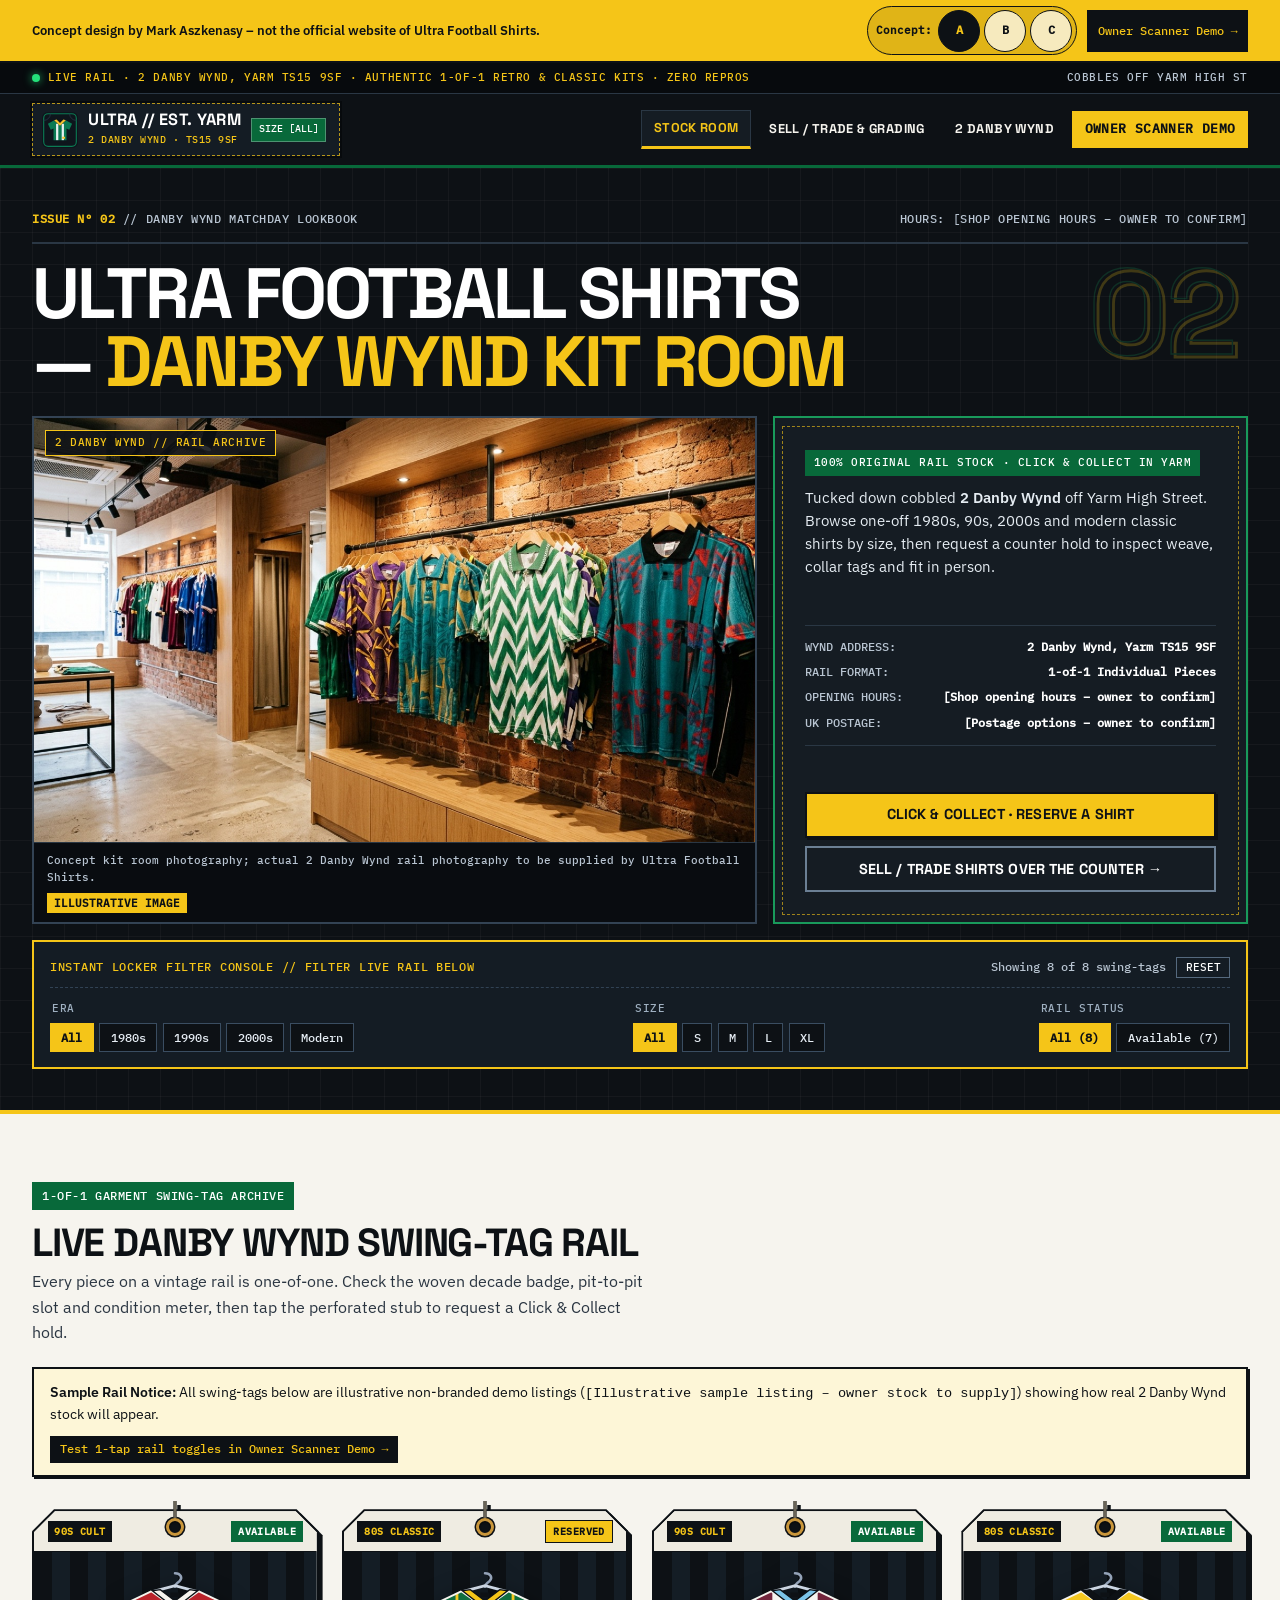
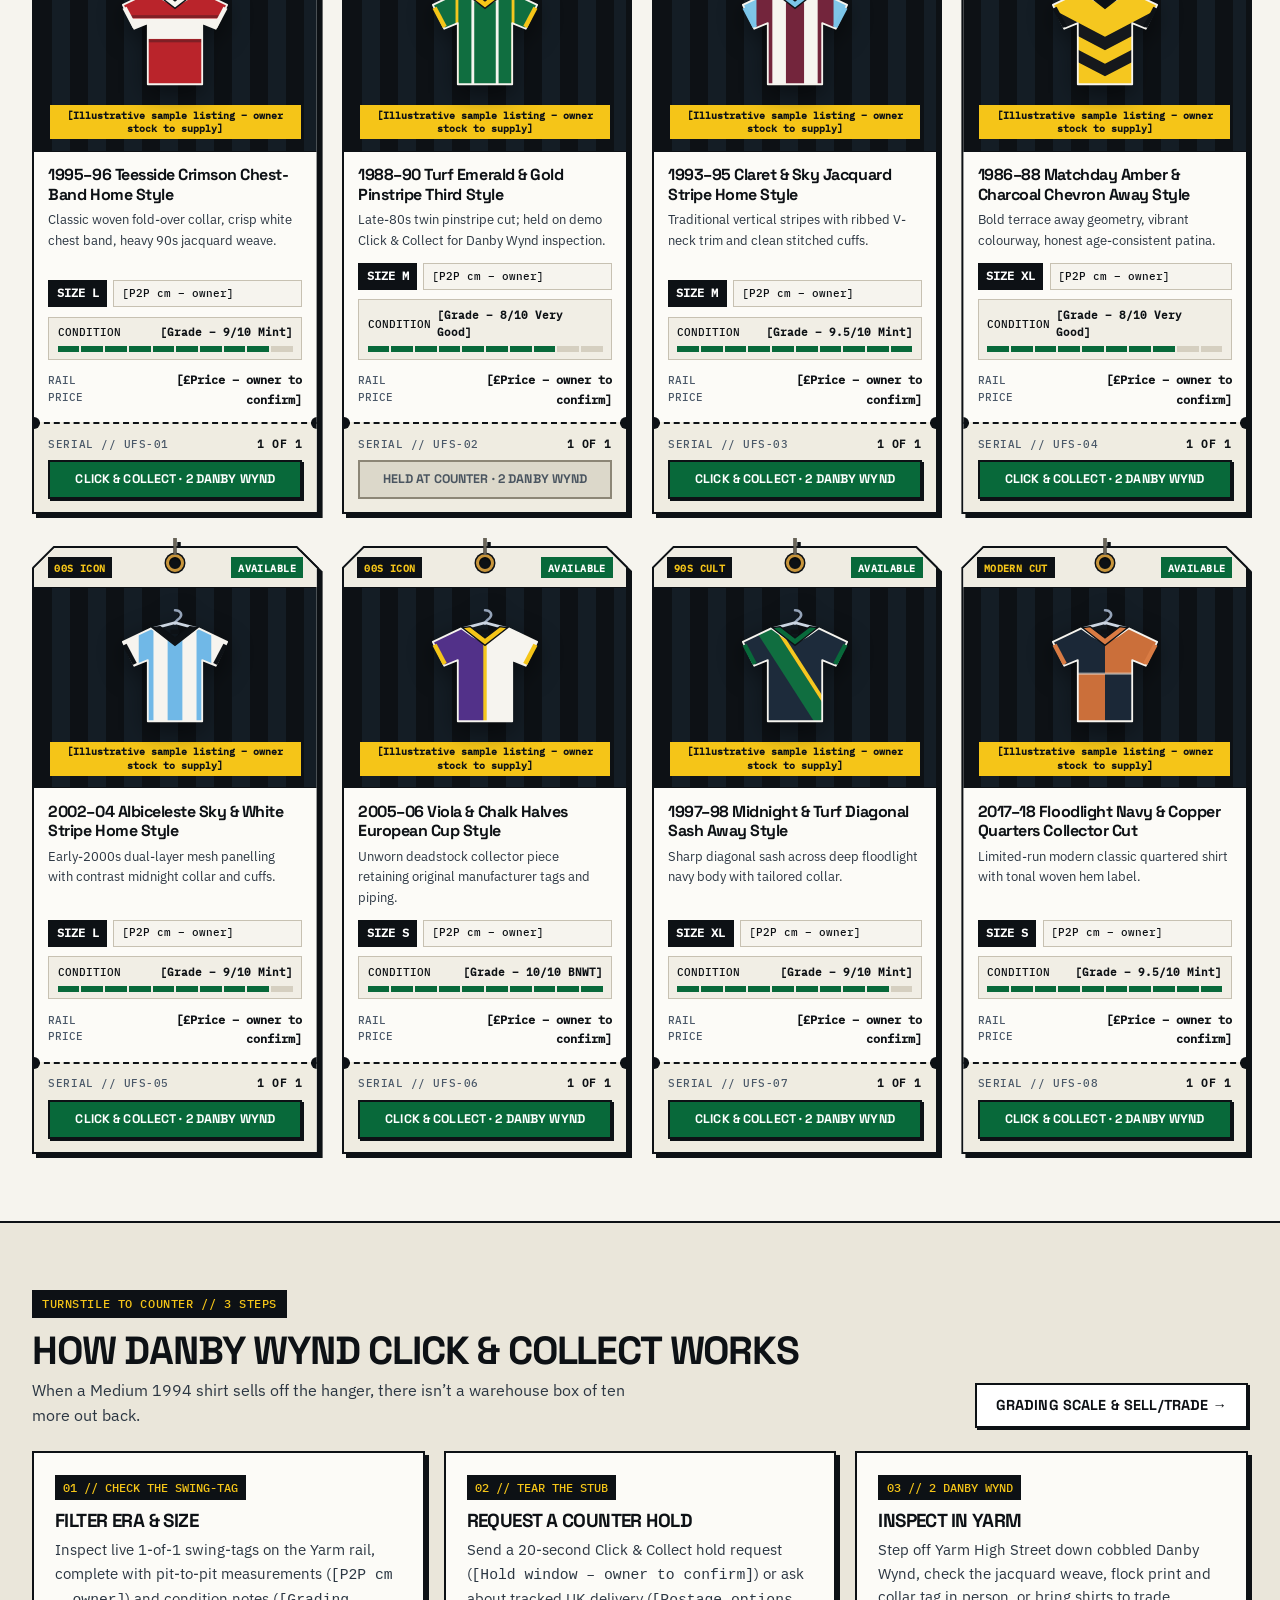
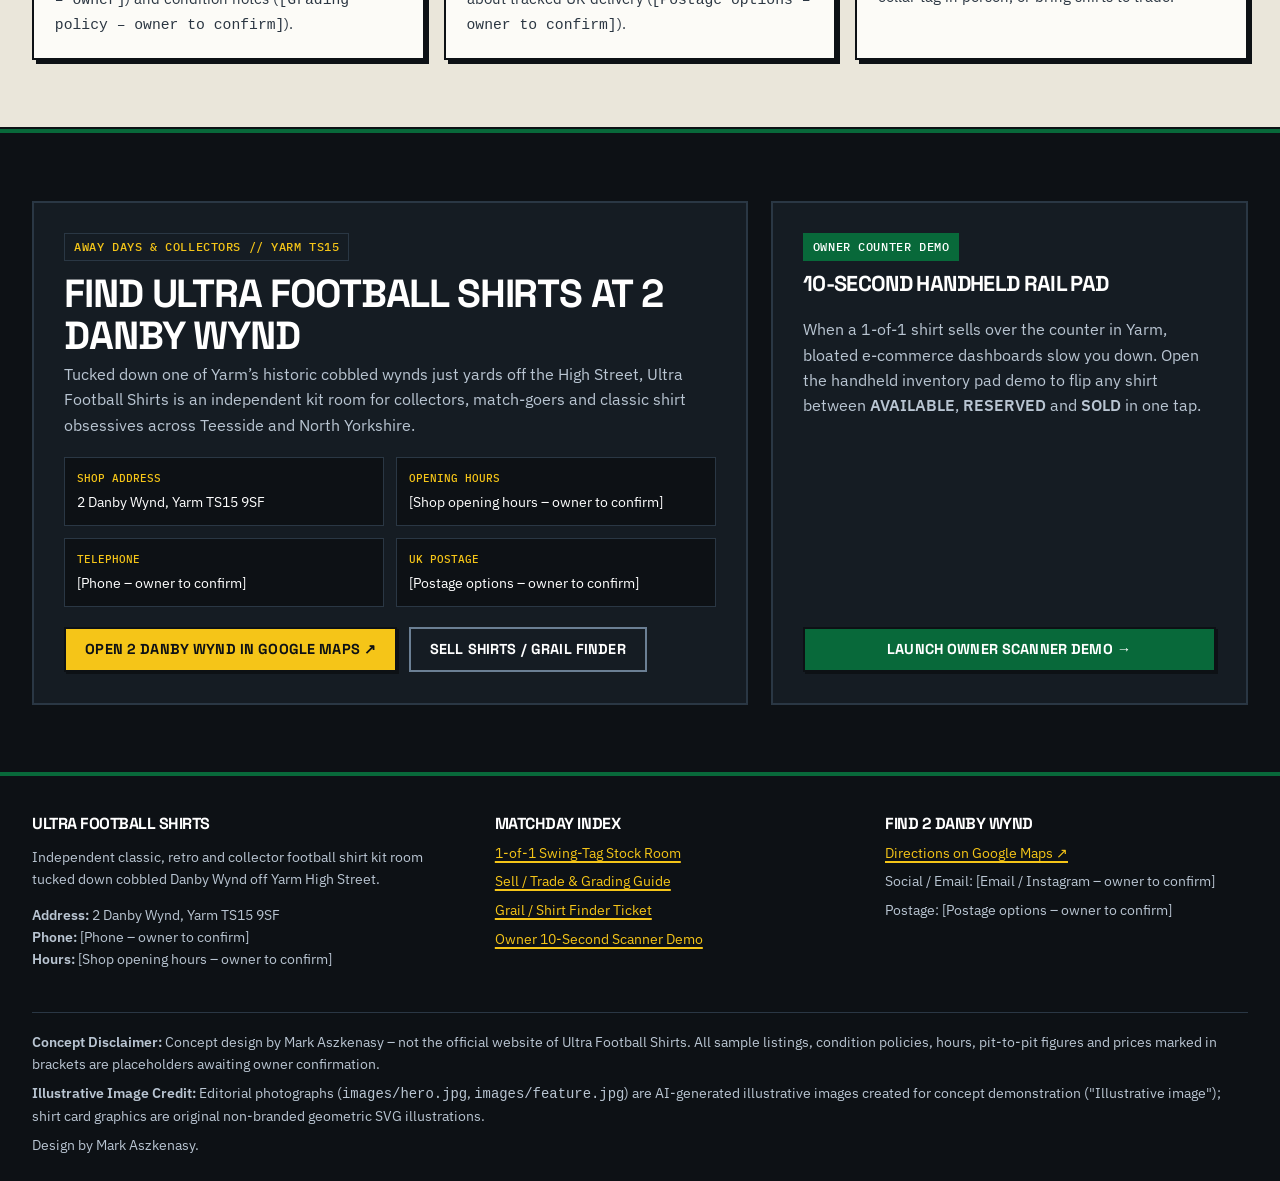
==== commit 3579ef4f: "Add Set B (kinetic) and Set C (single-page app) mobile-first concept variants with A/B/C switcher" ====
--- a/index.html
+++ b/index.html
@@ -20,7 +20,15 @@
   <div class="concept-banner" role="region" aria-label="Concept website notice">
     <div class="container concept-banner__inner">
       <p class="concept-banner__text">Concept design by Mark Aszkenasy – not the official website of Ultra Football Shirts.</p>
-      <a class="concept-banner__link" href="admin.html">Owner Scanner Demo &rarr;</a>
+      <div class="concept-banner__controls">
+        <nav class="concept-switcher" aria-label="Concept version switcher">
+          <span class="concept-switcher__label">Concept:</span>
+          <a class="concept-switcher__pill is-active" href="index.html" aria-current="page">A</a>
+          <a class="concept-switcher__pill" href="b/index.html">B</a>
+          <a class="concept-switcher__pill" href="c/index.html">C</a>
+        </nav>
+        <a class="concept-banner__link" href="admin.html">Owner Scanner Demo &rarr;</a>
+      </div>
     </div>
   </div>
 
--- a/css/styles.css
+++ b/css/styles.css
@@ -201,7 +201,7 @@
   flex-wrap: wrap;
   align-items: center;
   justify-content: space-between;
-  gap: 0.35rem 0.85rem;
+  gap: 0.4rem 0.85rem;
   padding-block: 0.4rem;
 }
 
@@ -209,15 +209,71 @@
   margin: 0;
   font-weight: 600;
   color: var(--asphalt);
+  min-width: 0;
+}
+
+.concept-banner__controls {
+  display: flex;
+  flex-wrap: wrap;
+  align-items: center;
+  gap: 0.4rem 0.65rem;
+}
+
+.concept-switcher {
+  display: inline-flex;
+  align-items: center;
+  gap: 0.25rem;
+  background-color: rgba(13, 17, 21, 0.09);
+  border: 1.5px solid var(--asphalt);
+  border-radius: 999px;
+  padding: 0.14rem 0.22rem 0.14rem 0.55rem;
+}
+
+.concept-switcher__label {
+  font-family: var(--font-mono);
+  font-size: 0.68rem;
+  font-weight: 600;
+  color: var(--asphalt);
+  margin-right: 0.12rem;
+  white-space: nowrap;
+}
+
+.concept-switcher__pill {
+  display: inline-flex;
+  align-items: center;
+  justify-content: center;
+  min-width: 42px;
+  min-height: 42px;
+  padding: 0 0.55rem;
+  border-radius: 999px;
+  font-family: var(--font-mono);
+  font-size: 0.75rem;
+  font-weight: 700;
+  text-decoration: none;
+  color: var(--asphalt);
+  background-color: rgba(255, 255, 255, 0.72);
+  border: 1.5px solid var(--asphalt);
+  transition: background-color 0.15s ease, color 0.15s ease;
+}
+
+.concept-switcher__pill:hover {
+  background-color: var(--emerald);
+  color: #FFFFFF;
+}
+
+.concept-switcher__pill.is-active {
+  background-color: var(--asphalt);
+  color: var(--floodlight);
 }
 
 .concept-banner__link {
   display: inline-flex;
   align-items: center;
+  min-height: 42px;
   gap: 0.3rem;
   font-family: var(--font-mono);
   font-size: 0.72rem;
-  padding: 0.18rem 0.52rem;
+  padding: 0.25rem 0.65rem;
   background-color: var(--asphalt);
   color: var(--floodlight);
   text-decoration: none;
@@ -2054,3 +2110,132 @@
   color: var(--asphalt);
   border-color: var(--floodlight);
 }
+
+/* === Mobile-First iPhone & Touch Polish === */
+@media (max-width: 900px) {
+  input:not([type="checkbox"]):not([type="radio"]):not([type="range"]),
+  select,
+  textarea {
+    font-size: 16px !important;
+  }
+  .scoreboard-strip {
+    display: none;
+  }
+  .concept-banner {
+    padding: 0.35rem 0;
+  }
+  .concept-banner__link {
+    display: none;
+  }
+  .neck-label-header {
+    padding: 0.48rem 0;
+  }
+  .nav-toggle,
+  .filter-pill,
+  .locker-reset-btn,
+  .toggle-btn,
+  [data-select-enquiry],
+  .btn--sm,
+  .btn--ghost-dark {
+    min-height: 40px !important;
+    display: inline-flex;
+    align-items: center;
+    justify-content: center;
+  }
+  .filter-pill {
+    padding: 0.42rem 0.78rem;
+  }
+  .toggle-btn {
+    padding: 0.48rem 0.65rem;
+    font-size: 0.78rem;
+  }
+}
+
+/* === Android Chrome / Samsung Internet & 360px Polish === */
+a, button, summary, label, input, select {
+  -webkit-tap-highlight-color: transparent;
+}
+
+/* === Gallery Inspiration Polish (Awwwards / Godly / Mobbin) === */
+@media (prefers-reduced-motion: no-preference) {
+  @view-transition {
+    navigation: auto;
+  }
+}
+
+.scroll-progress-rail {
+  position: absolute;
+  left: 0;
+  bottom: 0;
+  height: 2.5px;
+  width: 100%;
+  transform-origin: 0 50%;
+  transform: scaleX(0);
+  background: #F5C518;
+  pointer-events: none;
+  z-index: 20;
+  transition: transform 0.08s linear;
+}
+
+@media (prefers-reduced-motion: no-preference) {
+  .reveal-ready {
+    opacity: 0;
+    transform: translateY(16px);
+    transition: opacity 0.55s cubic-bezier(0.22, 1, 0.36, 1), transform 0.55s cubic-bezier(0.22, 1, 0.36, 1);
+    transition-delay: var(--reveal-delay, 0ms);
+    will-change: opacity, transform;
+  }
+  .reveal-ready.is-revealed {
+    opacity: 1;
+    transform: none;
+  }
+}
+
+@media (hover: hover) and (prefers-reduced-motion: no-preference) {
+  figure img {
+    transition: transform 0.65s cubic-bezier(0.22, 1, 0.36, 1);
+  }
+  figure:hover img {
+    transform: scale(1.028);
+  }
+  .swing-tag-shell {
+    transition: transform 0.28s cubic-bezier(0.22, 1, 0.36, 1);
+    transform-style: preserve-3d;
+  }
+}
+
+button:active:not(:disabled),
+.btn:active,
+.quick-date-chip:active {
+  transform: scale(0.985);
+}
+
+.quick-date-chips {
+  display: flex;
+  flex-wrap: wrap;
+  gap: 0.4rem;
+  margin-top: 0.48rem;
+}
+
+.quick-date-chip {
+  appearance: none;
+  border: 1px solid #384654;
+  background-color: #161D24;
+  color: #F4F6F8;
+  border-radius: 999px;
+  padding: 0.32rem 0.68rem;
+  min-height: 34px;
+  font-family: inherit;
+  font-size: 0.76rem;
+  font-weight: 700;
+  line-height: 1.2;
+  cursor: pointer;
+  transition: background-color 0.16s ease, color 0.16s ease, border-color 0.16s ease, transform 0.12s ease;
+}
+
+.quick-date-chip:hover,
+.quick-date-chip.is-selected {
+  background-color: #F5C518;
+  color: #0D1115;
+  border-color: #F5C518;
+}
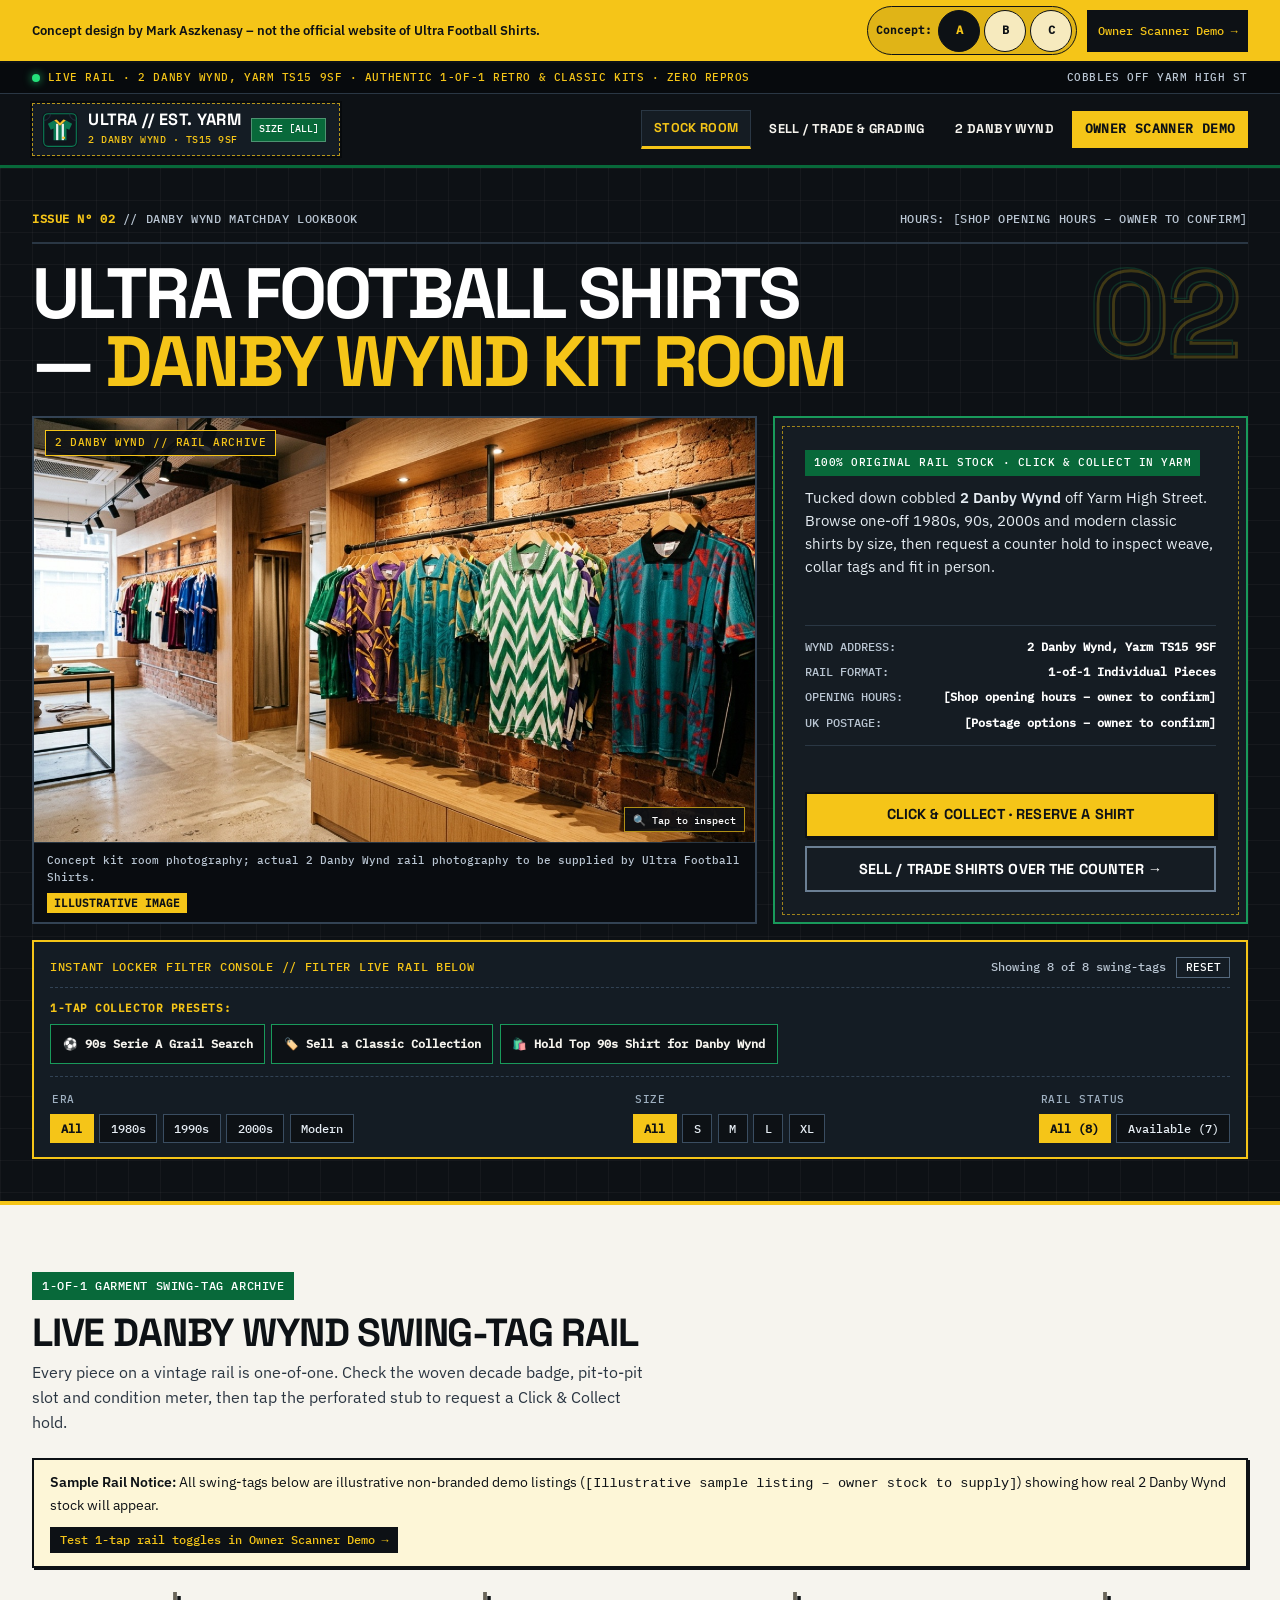
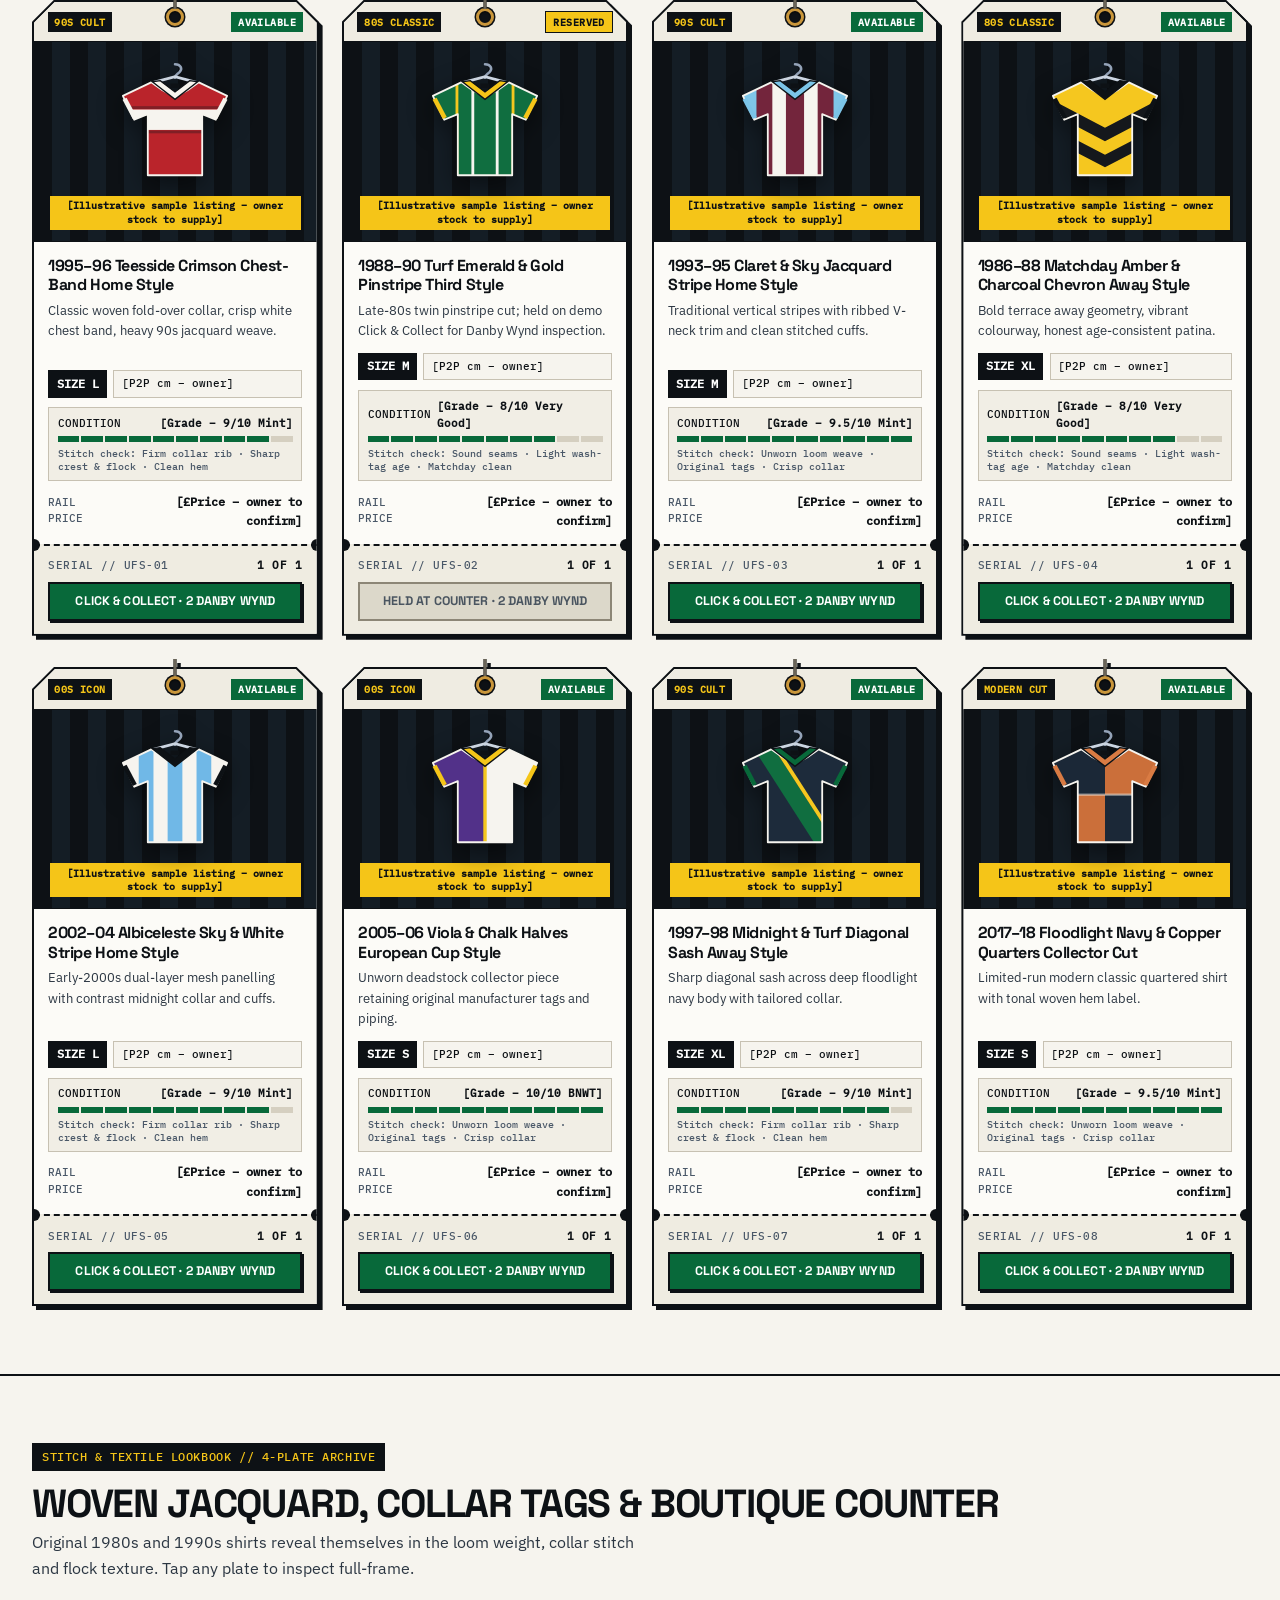
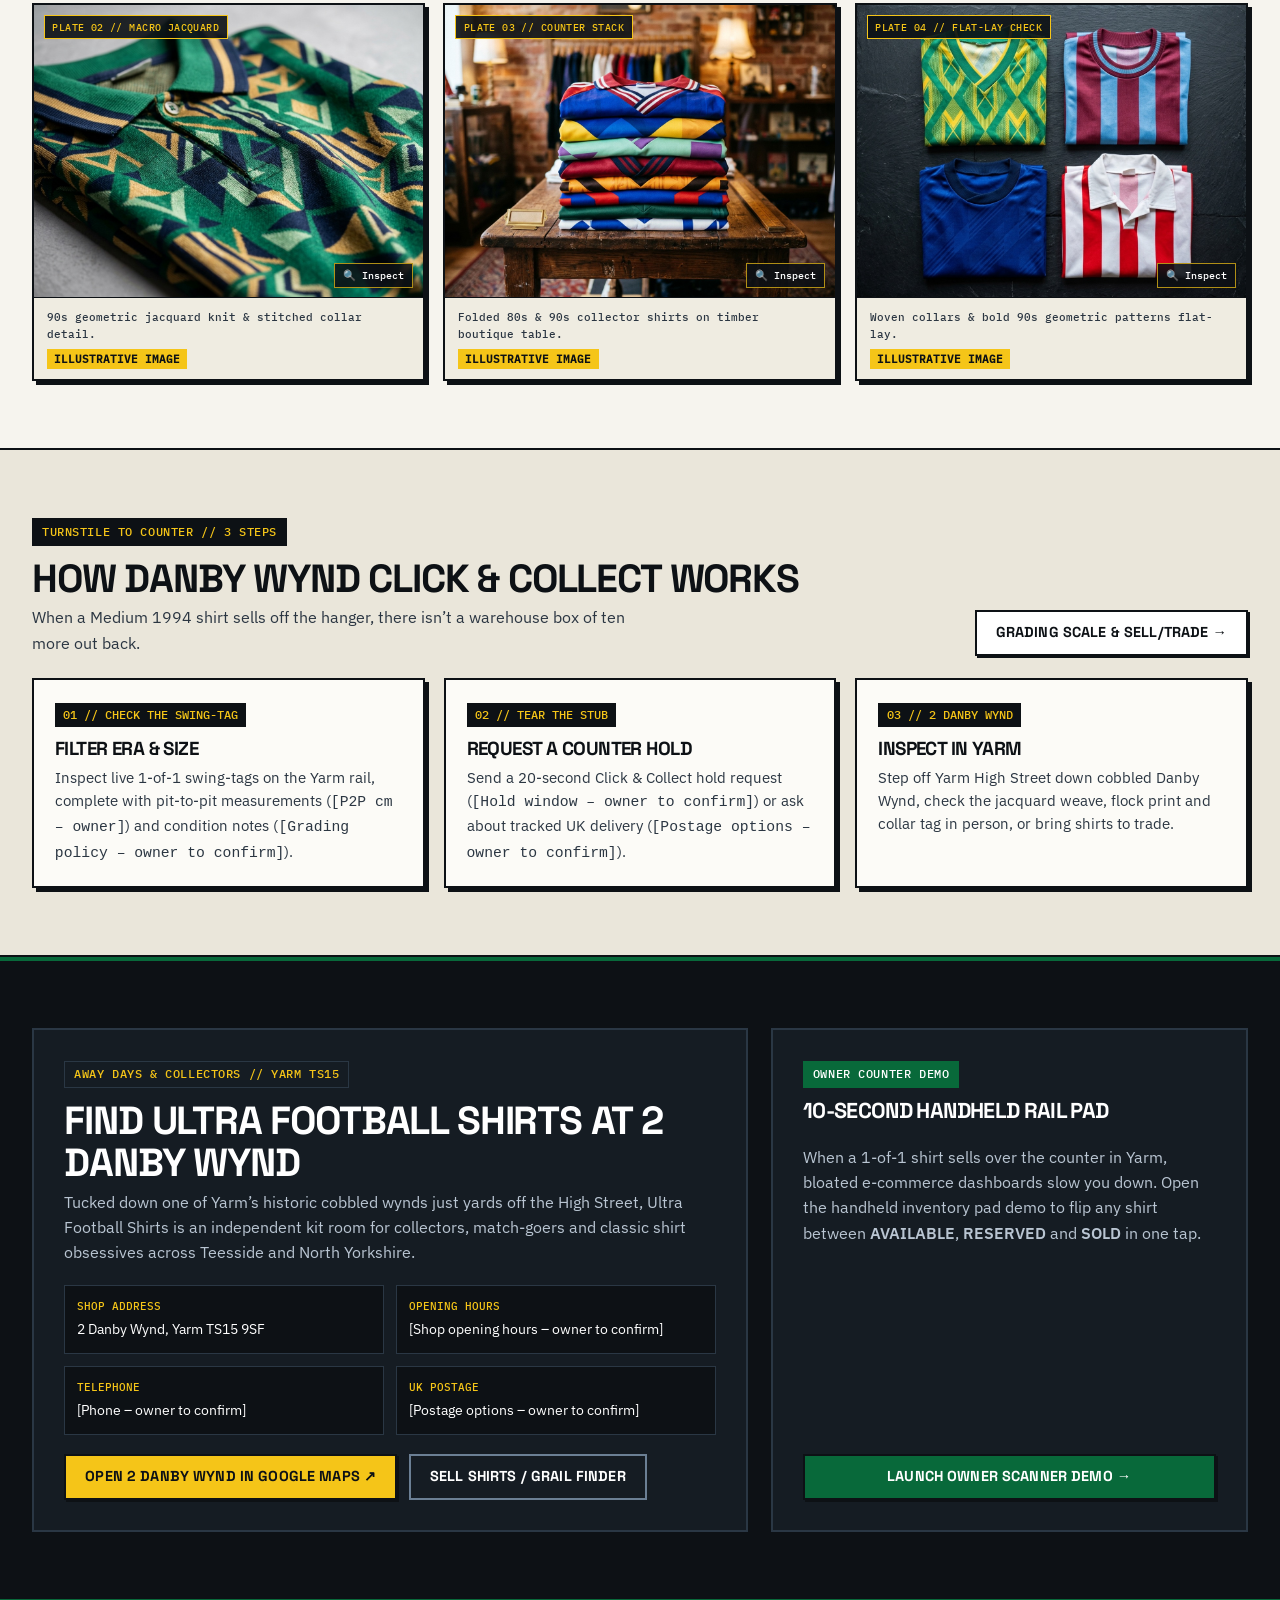
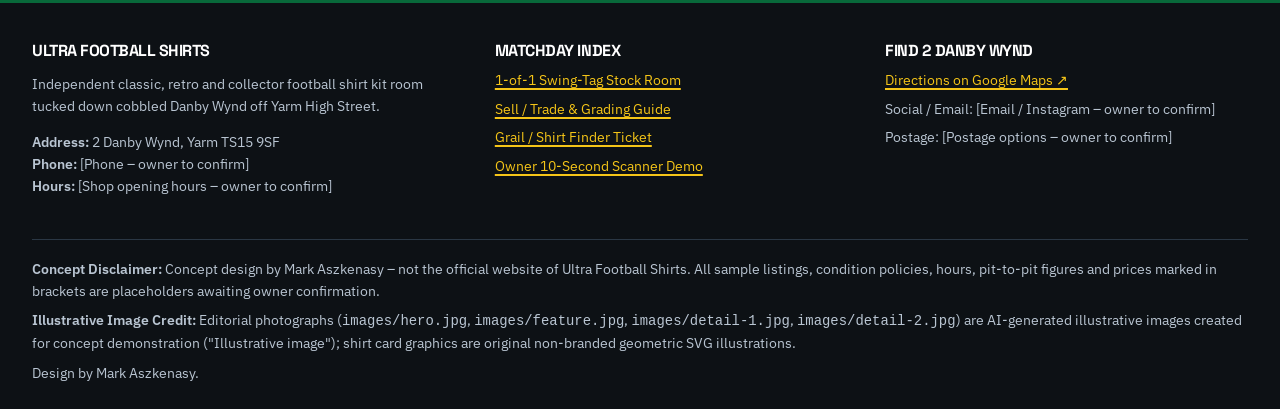
==== commit 55a16617: "Upgrade Sets A, B & C: 4-photo suite, lightbox, frosted docks, presets & live owner receipt" ====
--- a/index.html
+++ b/index.html
@@ -102,7 +102,14 @@
         <!-- Asymmetric Editorial Bento Stage -->
         <div class="masthead-bento">
           <!-- 1. Wide Cinematic Vintage Shirt-Rail Banner -->
-          <figure class="rail-cinema-plate">
+          <figure
+            class="rail-cinema-plate is-lightbox-trigger"
+            tabindex="0"
+            role="button"
+            aria-label="Inspect larger illustrative kit room photograph"
+            data-lightbox-src="images/hero.jpg"
+            data-lightbox-alt="Rails of colourful retro and classic football shirts hanging inside an independent football kit room"
+            data-lightbox-caption="2 Danby Wynd Rail Archive — Concept kit room photography; actual 2 Danby Wynd rail photography to be supplied by Ultra Football Shirts.">
             <div class="rail-cinema-plate__media">
               <img
                 src="images/hero.jpg"
@@ -111,6 +118,7 @@
                 height="803"
                 fetchpriority="high">
               <span class="rail-cinema-plate__corner">2 DANBY WYND // RAIL ARCHIVE</span>
+              <span class="lightbox-zoom-chip" aria-hidden="true">&#128269; Tap to inspect</span>
             </div>
             <figcaption class="rail-cinema-plate__caption">
               <span>Concept kit room photography; actual 2 Danby Wynd rail photography to be supplied by Ultra Football Shirts.</span>
@@ -161,6 +169,21 @@
             </div>
           </div>
 
+          <div class="collector-preset-bar" role="group" aria-label="1-tap collector presets">
+            <span class="collector-preset-bar__label">1-TAP COLLECTOR PRESETS:</span>
+            <div class="collector-preset-pills">
+              <button type="button" class="collector-preset-pill" data-collector-preset="serie-a-grail">
+                &#9917; 90s Serie A Grail Search
+              </button>
+              <button type="button" class="collector-preset-pill" data-collector-preset="sell-collection">
+                &#127991;&#65039; Sell a Classic Collection
+              </button>
+              <button type="button" class="collector-preset-pill" data-collector-preset="hold-90s">
+                &#128717;&#65039; Hold Top 90s Shirt for Danby Wynd
+              </button>
+            </div>
+          </div>
+
           <div class="locker-axes">
             <fieldset class="filter-group">
               <legend class="filter-group__label">ERA</legend>
@@ -223,6 +246,95 @@
           <noscript>
             <p>Enable JavaScript to use the interactive Era/Size locker filter and live Owner Scanner preview. Visit 2 Danby Wynd, Yarm TS15 9SF to browse shirts in person.</p>
           </noscript>
+        </div>
+      </div>
+    </section>
+
+    <!-- Stitch, Woven Jacquard & Boutique Table Editorial Archive -->
+    <section class="section stitch-editorial-sec" aria-labelledby="stitch-archive-heading">
+      <div class="container">
+        <div class="section-header">
+          <div>
+            <span class="zine-tag">STITCH &amp; TEXTILE LOOKBOOK // 4-PLATE ARCHIVE</span>
+            <h2 id="stitch-archive-heading" class="section-header__title">Woven Jacquard, Collar Tags &amp; Boutique Counter</h2>
+            <p class="section-header__desc">
+              Original 1980s and 1990s shirts reveal themselves in the loom weight, collar stitch and flock texture. Tap any plate to inspect full-frame.
+            </p>
+          </div>
+        </div>
+
+        <div class="editorial-plates-grid">
+          <figure
+            class="editorial-plate is-lightbox-trigger"
+            tabindex="0"
+            role="button"
+            aria-label="Open full-frame macro 1990s woven jacquard knit and collar textile photograph"
+            data-lightbox-src="images/detail-1.jpg"
+            data-lightbox-alt="Macro close-up of 1990s woven jacquard geometric football shirt knit and stitched collar textile"
+            data-lightbox-caption="Plate 02 · Macro 1990s Woven Jacquard &amp; Collar Textile — Inspect loom pattern, collar rib and tag stitching in person at 2 Danby Wynd.">
+            <div class="editorial-plate__media">
+              <img
+                src="images/detail-1.jpg"
+                alt="Macro close-up of 1990s woven jacquard geometric football shirt knit and stitched collar textile"
+                width="1200"
+                height="896"
+                loading="lazy">
+              <span class="editorial-plate__code">PLATE 02 // MACRO JACQUARD</span>
+              <span class="lightbox-zoom-chip" aria-hidden="true">&#128269; Inspect</span>
+            </div>
+            <figcaption class="editorial-plate__caption">
+              <span>90s geometric jacquard knit &amp; stitched collar detail.</span>
+              <span class="illus-pill">Illustrative image</span>
+            </figcaption>
+          </figure>
+
+          <figure
+            class="editorial-plate is-lightbox-trigger"
+            tabindex="0"
+            role="button"
+            aria-label="Open full-frame folded 1980s and 1990s collector jerseys on timber boutique table photograph"
+            data-lightbox-src="images/detail-2.jpg"
+            data-lightbox-alt="Neatly folded colourful 1980s and 1990s collector football jerseys stacked on a timber boutique table"
+            data-lightbox-caption="Plate 03 · Boutique Timber Counter Stack — Neatly folded 1980s &amp; 1990s collector jerseys prepared for Click &amp; Collect counter inspection.">
+            <div class="editorial-plate__media">
+              <img
+                src="images/detail-2.jpg"
+                alt="Neatly folded colourful 1980s and 1990s collector football jerseys stacked on a timber boutique table"
+                width="1200"
+                height="896"
+                loading="lazy">
+              <span class="editorial-plate__code">PLATE 03 // COUNTER STACK</span>
+              <span class="lightbox-zoom-chip" aria-hidden="true">&#128269; Inspect</span>
+            </div>
+            <figcaption class="editorial-plate__caption">
+              <span>Folded 80s &amp; 90s collector shirts on timber boutique table.</span>
+              <span class="illus-pill">Illustrative image</span>
+            </figcaption>
+          </figure>
+
+          <figure
+            class="editorial-plate is-lightbox-trigger"
+            tabindex="0"
+            role="button"
+            aria-label="Open full-frame classic 1990s football shirts flat-lay photograph"
+            data-lightbox-src="images/feature.jpg"
+            data-lightbox-alt="Folded classic 1990s football shirts arranged in a flat-lay showing woven collars and bold geometric patterns"
+            data-lightbox-caption="Plate 04 · Classic Collar &amp; Pattern Flat-Lay — Every garment graded honestly before joining the 2 Danby Wynd rail.">
+            <div class="editorial-plate__media">
+              <img
+                src="images/feature.jpg"
+                alt="Folded classic 1990s football shirts arranged in a flat-lay showing woven collars and bold geometric patterns"
+                width="1200"
+                height="896"
+                loading="lazy">
+              <span class="editorial-plate__code">PLATE 04 // FLAT-LAY CHECK</span>
+              <span class="lightbox-zoom-chip" aria-hidden="true">&#128269; Inspect</span>
+            </div>
+            <figcaption class="editorial-plate__caption">
+              <span>Woven collars &amp; bold 90s geometric patterns flat-lay.</span>
+              <span class="illus-pill">Illustrative image</span>
+            </figcaption>
+          </figure>
         </div>
       </div>
     </section>
@@ -460,13 +572,41 @@
 
       <div class="site-footer__legal">
         <p><strong>Concept Disclaimer:</strong> Concept design by Mark Aszkenasy – not the official website of Ultra Football Shirts. All sample listings, condition policies, hours, pit-to-pit figures and prices marked in brackets are placeholders awaiting owner confirmation.</p>
-        <p><strong>Illustrative Image Credit:</strong> Editorial photographs (<code>images/hero.jpg</code>, <code>images/feature.jpg</code>) are AI-generated illustrative images created for concept demonstration ("Illustrative image"); shirt card graphics are original non-branded geometric SVG illustrations.</p>
+        <p><strong>Illustrative Image Credit:</strong> Editorial photographs (<code>images/hero.jpg</code>, <code>images/feature.jpg</code>, <code>images/detail-1.jpg</code>, <code>images/detail-2.jpg</code>) are AI-generated illustrative images created for concept demonstration ("Illustrative image"); shirt card graphics are original non-branded geometric SVG illustrations.</p>
         <p>Design by Mark Aszkenasy.</p>
       </div>
     </div>
   </footer>
 
-  <!-- Solid Opaque Sticky Mobile Action Bar -->
+  <!-- Native Accessible Editorial Photo Lightbox -->
+  <dialog id="ufs-lightbox" class="photo-lightbox" aria-label="Editorial photo preview">
+    <div class="photo-lightbox__frame">
+      <div class="photo-lightbox__top">
+        <span class="illus-pill">Illustrative image</span>
+        <button type="button" class="photo-lightbox__close" data-lightbox-close aria-label="Close photo preview">
+          Close &#10005;
+        </button>
+      </div>
+      <div class="photo-lightbox__media">
+        <img id="ufs-lightbox-img" src="images/hero.jpg" alt="" width="1200" height="896">
+      </div>
+      <div class="photo-lightbox__foot">
+        <p id="ufs-lightbox-caption" class="photo-lightbox__caption"></p>
+        <button
+          type="button"
+          class="btn btn--floodlight photo-lightbox__cta"
+          data-lightbox-cta
+          data-shirt-summary="Click &amp; Collect / Rail Inspection Enquiry (2 Danby Wynd, Yarm)">
+          Click &amp; Collect &middot; Reserve / Enquire &rarr;
+        </button>
+      </div>
+    </div>
+  </dialog>
+
+  <!-- Non-blocking Micro-Toast -->
+  <div id="ufs-micro-toast" class="micro-toast" role="status" aria-live="polite" hidden></div>
+
+  <!-- Frosted Safe-Area Sticky Mobile Action Bar -->
   <nav class="mobile-action-bar" aria-label="Quick mobile actions">
     <div class="mobile-action-bar__grid">
       <a class="mobile-action-bar__btn mobile-action-bar__btn--primary" href="#stock-room">Swing-Tags</a>
--- a/css/styles.css
+++ b/css/styles.css
@@ -2059,16 +2059,26 @@
   margin: 0;
 }
 
-/* Solid Opaque Sticky Mobile Action Bar */
+/* Frosted Safe-Area Sticky Mobile Action Bar */
 .mobile-action-bar {
   position: fixed;
   bottom: 0;
   left: 0;
   right: 0;
   z-index: 950;
-  background-color: #0D1115; /* 100% solid opaque */
-  border-top: 2px solid var(--floodlight);
-  padding: 0.48rem 0.65rem calc(0.48rem + env(safe-area-inset-bottom, 0px));
+  background-color: rgba(13, 17, 21, 0.95);
+  backdrop-filter: blur(20px) saturate(180%);
+  -webkit-backdrop-filter: blur(20px) saturate(180%);
+  border-top: 1.5px solid rgba(245, 197, 24, 0.85);
+  box-shadow: inset 0 1px 0 rgba(255, 255, 255, 0.14), 0 -10px 28px rgba(0, 0, 0, 0.44);
+  padding: 0.46rem 0.65rem calc(0.46rem + env(safe-area-inset-bottom, 0px));
+  transition: transform 0.28s cubic-bezier(0.22, 1, 0.36, 1), opacity 0.22s ease;
+}
+
+.mobile-action-bar.is-cleared {
+  transform: translateY(130%);
+  opacity: 0;
+  pointer-events: none;
 }
 
 @media (min-width: 920px) {
@@ -2122,13 +2132,49 @@
     display: none;
   }
   .concept-banner {
-    padding: 0.35rem 0;
-  }
+    padding: 0.18rem 0;
+  }
+  .concept-banner__inner {
+    display: grid;
+    grid-template-columns: minmax(0, 1fr) auto;
+    align-items: center;
+    gap: 0.42rem;
+    padding-block: 0.12rem;
+  }
+  .concept-banner__text {
+    font-size: 0.67rem;
+    line-height: 1.22;
+  }
+  .concept-switcher__label,
   .concept-banner__link {
     display: none;
   }
+  .concept-switcher {
+    padding: 0.1rem;
+    gap: 0.18rem;
+  }
+  .concept-switcher__pill {
+    min-width: 40px;
+    min-height: 40px;
+    padding: 0;
+    font-size: 0.72rem;
+  }
   .neck-label-header {
-    padding: 0.48rem 0;
+    padding: 0.35rem 0;
+  }
+  .neck-label-header__inner {
+    padding-block: 0.25rem;
+  }
+  .fanzine-masthead {
+    padding-block: 0.95rem 1.5rem;
+  }
+  .programme-meta-bar {
+    padding-bottom: 0.5rem;
+    margin-bottom: 0.65rem;
+    font-size: 0.65rem;
+  }
+  .masthead-headline-box {
+    padding-bottom: 0.75rem;
   }
   .nav-toggle,
   .filter-pill,
@@ -2166,7 +2212,7 @@
 .scroll-progress-rail {
   position: absolute;
   left: 0;
-  bottom: 0;
+  top: 0;
   height: 2.5px;
   width: 100%;
   transform-origin: 0 50%;
@@ -2239,3 +2285,367 @@
   color: #0D1115;
   border-color: #F5C518;
 }
+
+/* ==========================================================================
+   11. 4-PLATE EDITORIAL STRIP, NATIVE <dialog> LIGHTBOX, PRESETS & RECEIPT
+   ========================================================================== */
+.stitch-editorial-sec {
+  background: var(--newsprint);
+  border-top: 2px solid var(--asphalt);
+}
+
+.editorial-plates-grid {
+  display: grid;
+  grid-template-columns: 1fr;
+  gap: 1.15rem;
+}
+
+@media (min-width: 780px) {
+  .editorial-plates-grid {
+    grid-template-columns: repeat(3, minmax(0, 1fr));
+  }
+  .editorial-plates-grid--two {
+    grid-template-columns: repeat(2, minmax(0, 1fr));
+  }
+}
+
+.editorial-plate {
+  margin: 0;
+  background: var(--tag-card);
+  border: 2px solid var(--asphalt);
+  box-shadow: var(--zine-shadow);
+  display: flex;
+  flex-direction: column;
+  overflow: hidden;
+  min-width: 0;
+}
+
+.editorial-plate__media {
+  position: relative;
+  aspect-ratio: 4 / 3;
+  overflow: hidden;
+  background: var(--asphalt);
+}
+
+.editorial-plate__media img {
+  width: 100%;
+  height: 100%;
+  object-fit: cover;
+}
+
+.editorial-plate__code {
+  position: absolute;
+  top: 0.6rem;
+  left: 0.6rem;
+  background: rgba(13, 17, 21, 0.9);
+  color: var(--floodlight);
+  border: 1px solid var(--floodlight);
+  padding: 0.18rem 0.48rem;
+  font-family: var(--font-mono);
+  font-size: 0.65rem;
+  letter-spacing: 0.04em;
+}
+
+.editorial-plate__caption {
+  padding: 0.65rem 0.8rem;
+  background: #EFECE1;
+  border-top: 1.5px solid var(--asphalt);
+  display: flex;
+  flex-wrap: wrap;
+  align-items: center;
+  justify-content: space-between;
+  gap: 0.35rem 0.6rem;
+  font-family: var(--font-mono);
+  font-size: 0.69rem;
+  color: var(--ink-soft);
+}
+
+.is-lightbox-trigger {
+  cursor: zoom-in;
+}
+
+.lightbox-zoom-chip {
+  position: absolute;
+  bottom: 0.6rem;
+  right: 0.6rem;
+  background: rgba(13, 17, 21, 0.88);
+  color: #FFFFFF;
+  border: 1px solid rgba(245, 197, 24, 0.7);
+  padding: 0.2rem 0.5rem;
+  font-family: var(--font-mono);
+  font-size: 0.65rem;
+  pointer-events: none;
+}
+
+/* Native <dialog> Lightbox */
+.photo-lightbox {
+  padding: 0;
+  border: 3px solid var(--floodlight);
+  background: var(--asphalt);
+  color: #FFFFFF;
+  width: min(94vw, 860px);
+  max-height: 92vh;
+  box-shadow: 0 24px 60px rgba(0, 0, 0, 0.75);
+}
+
+.photo-lightbox::backdrop {
+  background: rgba(7, 10, 13, 0.82);
+  backdrop-filter: blur(12px);
+  -webkit-backdrop-filter: blur(12px);
+}
+
+.photo-lightbox__frame {
+  display: flex;
+  flex-direction: column;
+  max-height: 90vh;
+}
+
+.photo-lightbox__top {
+  display: flex;
+  align-items: center;
+  justify-content: space-between;
+  gap: 0.75rem;
+  padding: 0.65rem 0.95rem;
+  background: #070A0D;
+  border-bottom: 2px solid var(--emerald);
+}
+
+.photo-lightbox__close {
+  min-height: 40px;
+  padding: 0.3rem 0.75rem;
+  background: var(--asphalt-card);
+  color: #FFFFFF;
+  border: 1.5px solid var(--floodlight);
+  font-family: var(--font-mono);
+  font-size: 0.75rem;
+  font-weight: 600;
+  cursor: pointer;
+}
+
+.photo-lightbox__media {
+  background: #05070A;
+  display: flex;
+  align-items: center;
+  justify-content: center;
+  overflow: hidden;
+}
+
+.photo-lightbox__media img {
+  width: 100%;
+  max-height: 62vh;
+  object-fit: contain;
+}
+
+.photo-lightbox__foot {
+  padding: 0.85rem 1rem;
+  background: var(--asphalt-card);
+  border-top: 1px solid var(--border-dark);
+  display: flex;
+  flex-wrap: wrap;
+  align-items: center;
+  justify-content: space-between;
+  gap: 0.65rem 1rem;
+}
+
+.photo-lightbox__caption {
+  margin: 0;
+  font-size: 0.84rem;
+  color: var(--ink-muted-dark);
+  max-width: 54ch;
+}
+
+.photo-lightbox__cta {
+  padding: 0.55rem 0.9rem;
+  font-size: 0.78rem;
+  min-height: 42px;
+}
+
+/* 1-Tap Collector Presets */
+.collector-preset-bar {
+  margin-bottom: 0.85rem;
+  padding-bottom: 0.75rem;
+  border-bottom: 1px dashed #314254;
+  display: flex;
+  flex-direction: column;
+  gap: 0.42rem;
+}
+
+.collector-preset-bar--light {
+  border-bottom-color: var(--border-muted);
+  margin-bottom: 1rem;
+}
+
+.collector-preset-bar__label {
+  font-family: var(--font-mono);
+  font-size: 0.68rem;
+  font-weight: 600;
+  letter-spacing: 0.05em;
+  color: var(--floodlight);
+}
+
+.collector-preset-bar--light .collector-preset-bar__label {
+  color: var(--emerald);
+}
+
+.collector-preset-pills {
+  display: flex;
+  flex-wrap: wrap;
+  gap: 0.4rem;
+}
+
+.collector-preset-pill {
+  min-height: 40px;
+  padding: 0.38rem 0.72rem;
+  background: #0D1115;
+  color: #F6F4EE;
+  border: 1.5px solid var(--emerald-bright);
+  font-family: var(--font-mono);
+  font-size: 0.73rem;
+  font-weight: 600;
+  cursor: pointer;
+  text-align: left;
+  transition: background-color 0.14s ease, color 0.14s ease, border-color 0.14s ease;
+}
+
+.collector-preset-bar--light .collector-preset-pill {
+  background: var(--newsprint);
+  color: var(--asphalt);
+  border-color: var(--asphalt);
+}
+
+.collector-preset-pill:hover,
+.collector-preset-pill.is-active {
+  background: var(--floodlight);
+  color: var(--asphalt);
+  border-color: var(--asphalt);
+}
+
+/* Stitch-by-Stitch Condition Meter Detail */
+.cond-meter__stitch {
+  margin-top: 0.3rem;
+  font-family: var(--font-mono);
+  font-size: 0.63rem;
+  color: var(--ink-muted);
+  line-height: 1.3;
+}
+
+/* Non-Blocking Micro-Toast */
+.micro-toast {
+  position: fixed;
+  left: 50%;
+  bottom: calc(5.2rem + env(safe-area-inset-bottom, 0px));
+  transform: translateX(-50%);
+  z-index: 1350;
+  max-width: min(92vw, 460px);
+  padding: 0.56rem 0.95rem;
+  background: rgba(13, 17, 21, 0.96);
+  color: #FFFFFF;
+  border: 1.5px solid var(--floodlight);
+  box-shadow: 0 10px 28px rgba(0, 0, 0, 0.45);
+  font-family: var(--font-mono);
+  font-size: 0.74rem;
+  text-align: center;
+  pointer-events: none;
+}
+
+@media (min-width: 920px) {
+  .micro-toast {
+    bottom: 1.4rem;
+  }
+}
+
+.micro-toast[hidden] {
+  display: none !important;
+}
+
+/* Structured Owner Summary Receipt Ticket */
+.demo-feedback__verbatim {
+  margin: 0 0 0.75rem;
+  font-family: var(--font-display);
+  font-size: 0.98rem;
+  font-weight: 700;
+  color: var(--asphalt);
+}
+
+.owner-receipt {
+  background: #FFFFFF;
+  border: 1.5px dashed var(--asphalt);
+  padding: 0.8rem 0.9rem;
+  font-weight: 400;
+}
+
+.owner-receipt__head {
+  display: flex;
+  flex-wrap: wrap;
+  align-items: center;
+  justify-content: space-between;
+  gap: 0.35rem;
+  padding-bottom: 0.48rem;
+  margin-bottom: 0.55rem;
+  border-bottom: 1px solid var(--border-muted);
+  font-family: var(--font-mono);
+  font-size: 0.69rem;
+  font-weight: 600;
+  text-transform: uppercase;
+  color: var(--emerald);
+}
+
+.owner-receipt__dl {
+  margin: 0;
+  display: grid;
+  gap: 0.34rem;
+  font-size: 0.82rem;
+}
+
+.owner-receipt__row {
+  display: grid;
+  grid-template-columns: 112px minmax(0, 1fr);
+  gap: 0.45rem;
+}
+
+@media (max-width: 420px) {
+  .owner-receipt__row {
+    grid-template-columns: 1fr;
+    gap: 0.1rem;
+  }
+}
+
+.owner-receipt__row dt {
+  font-family: var(--font-mono);
+  font-size: 0.69rem;
+  text-transform: uppercase;
+  color: var(--ink-muted);
+}
+
+.owner-receipt__row dd {
+  margin: 0;
+  font-weight: 600;
+  color: var(--asphalt);
+  overflow-wrap: anywhere;
+}
+
+.owner-receipt__actions {
+  margin-top: 0.75rem;
+  padding-top: 0.6rem;
+  border-top: 1px dashed var(--border-muted);
+  display: flex;
+  flex-wrap: wrap;
+  gap: 0.45rem;
+}
+
+.owner-receipt__btn {
+  min-height: 40px;
+  padding: 0.38rem 0.75rem;
+  font-family: var(--font-mono);
+  font-size: 0.72rem;
+  font-weight: 600;
+  text-transform: uppercase;
+  border: 1.5px solid var(--asphalt);
+  background: var(--floodlight);
+  color: var(--asphalt);
+  cursor: pointer;
+}
+
+.owner-receipt__btn--secondary {
+  background: var(--newsprint);
+}
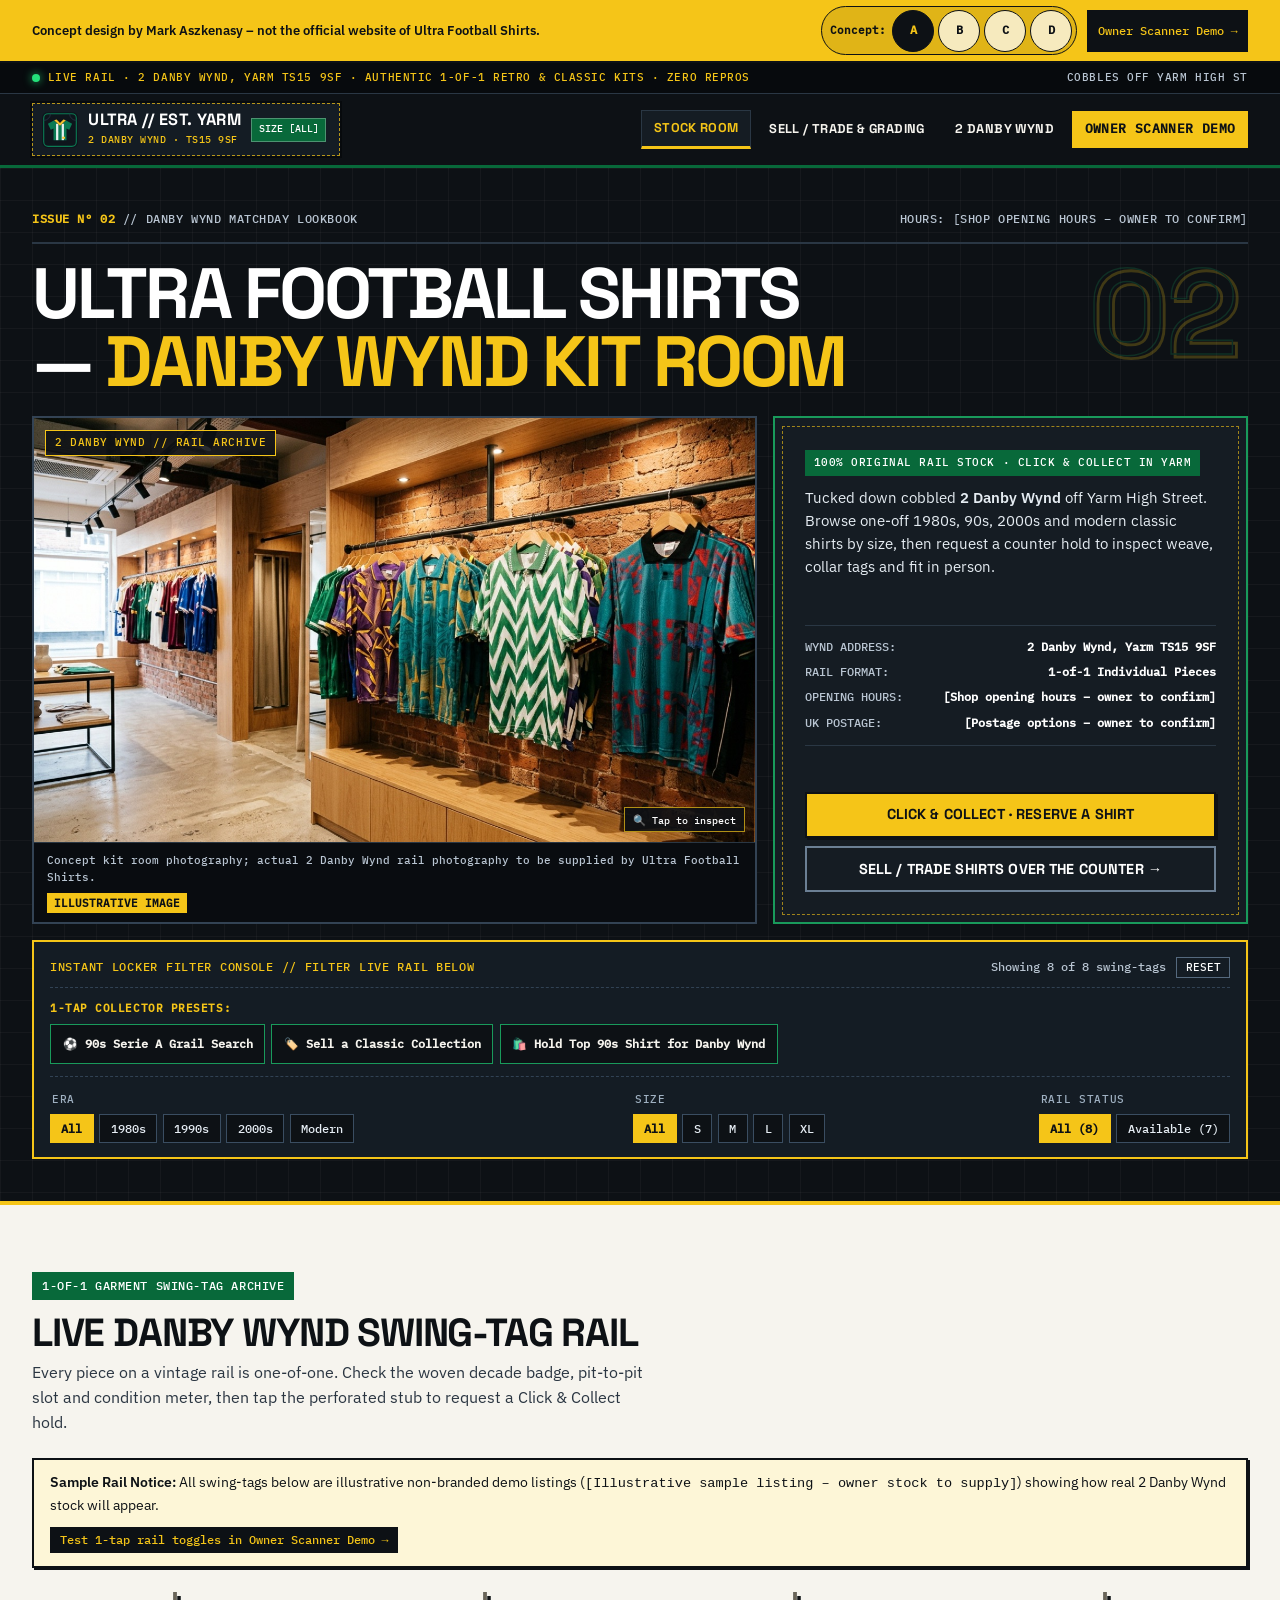
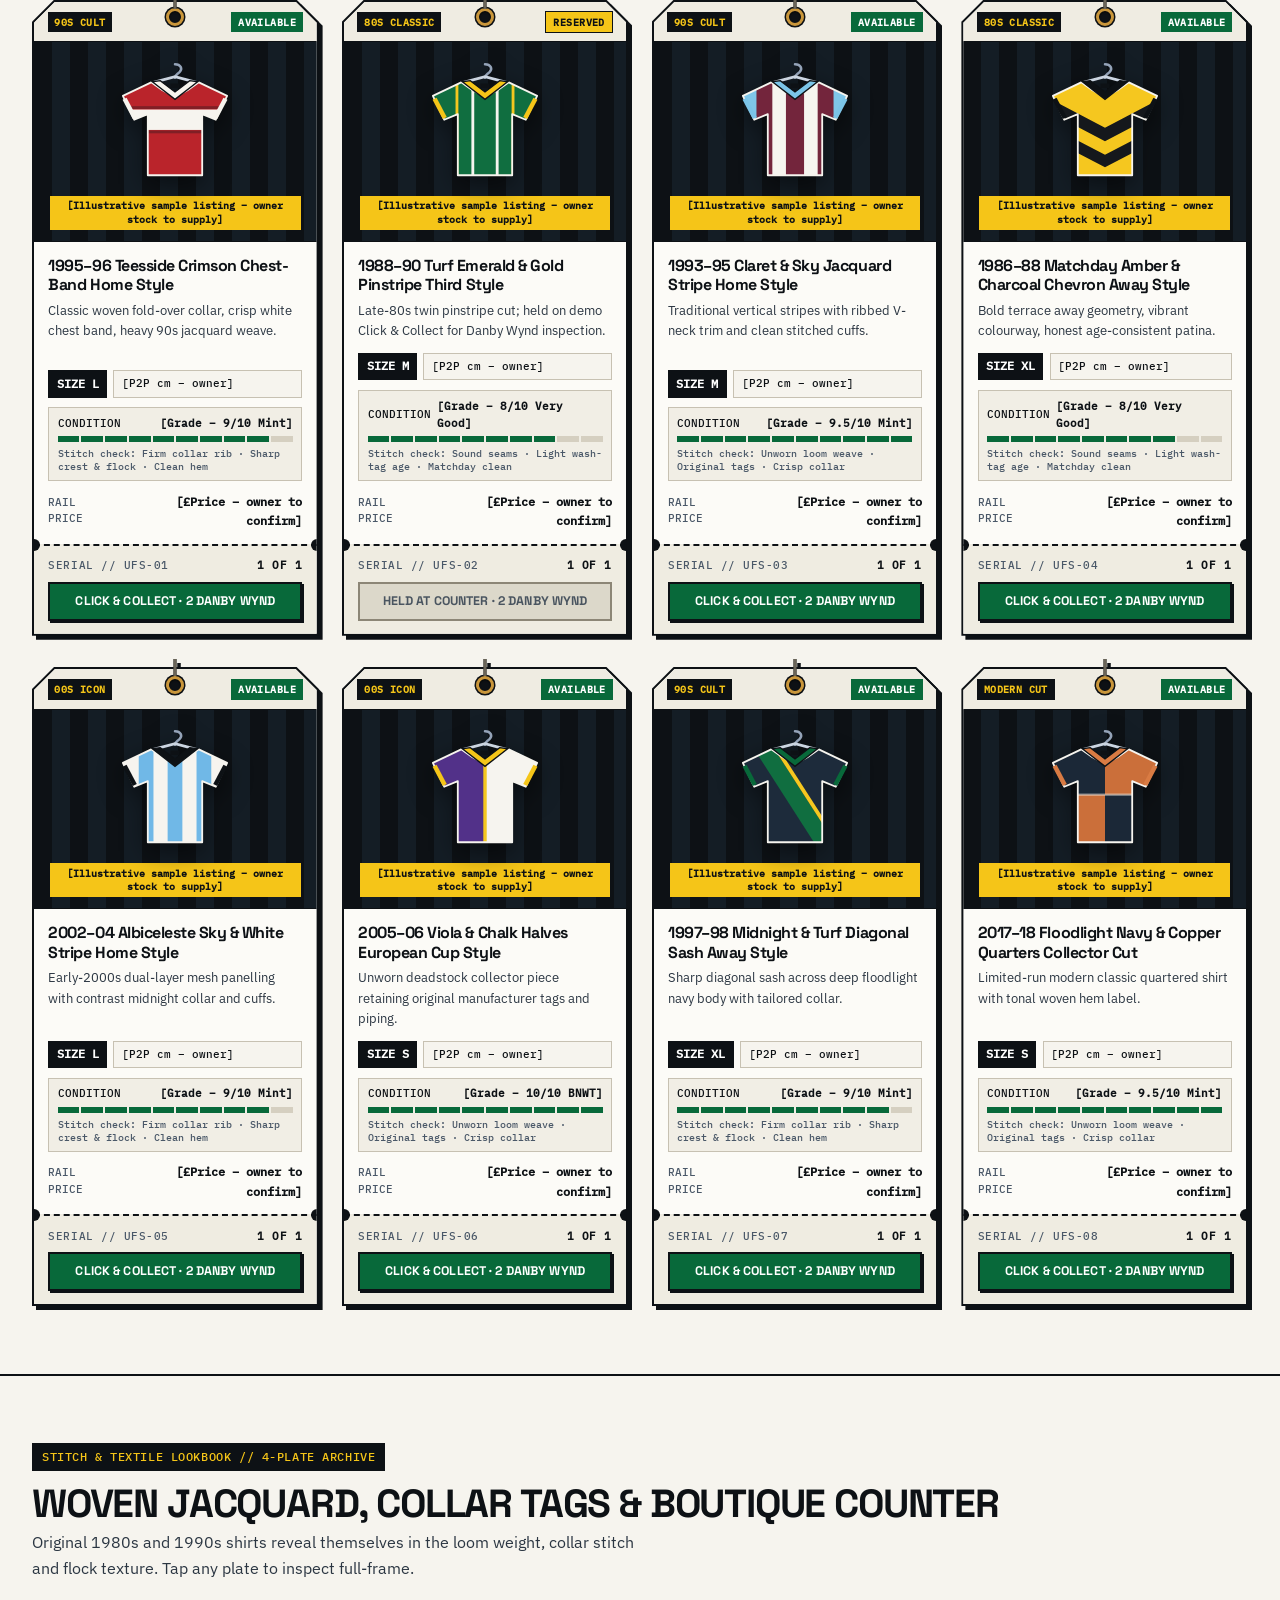
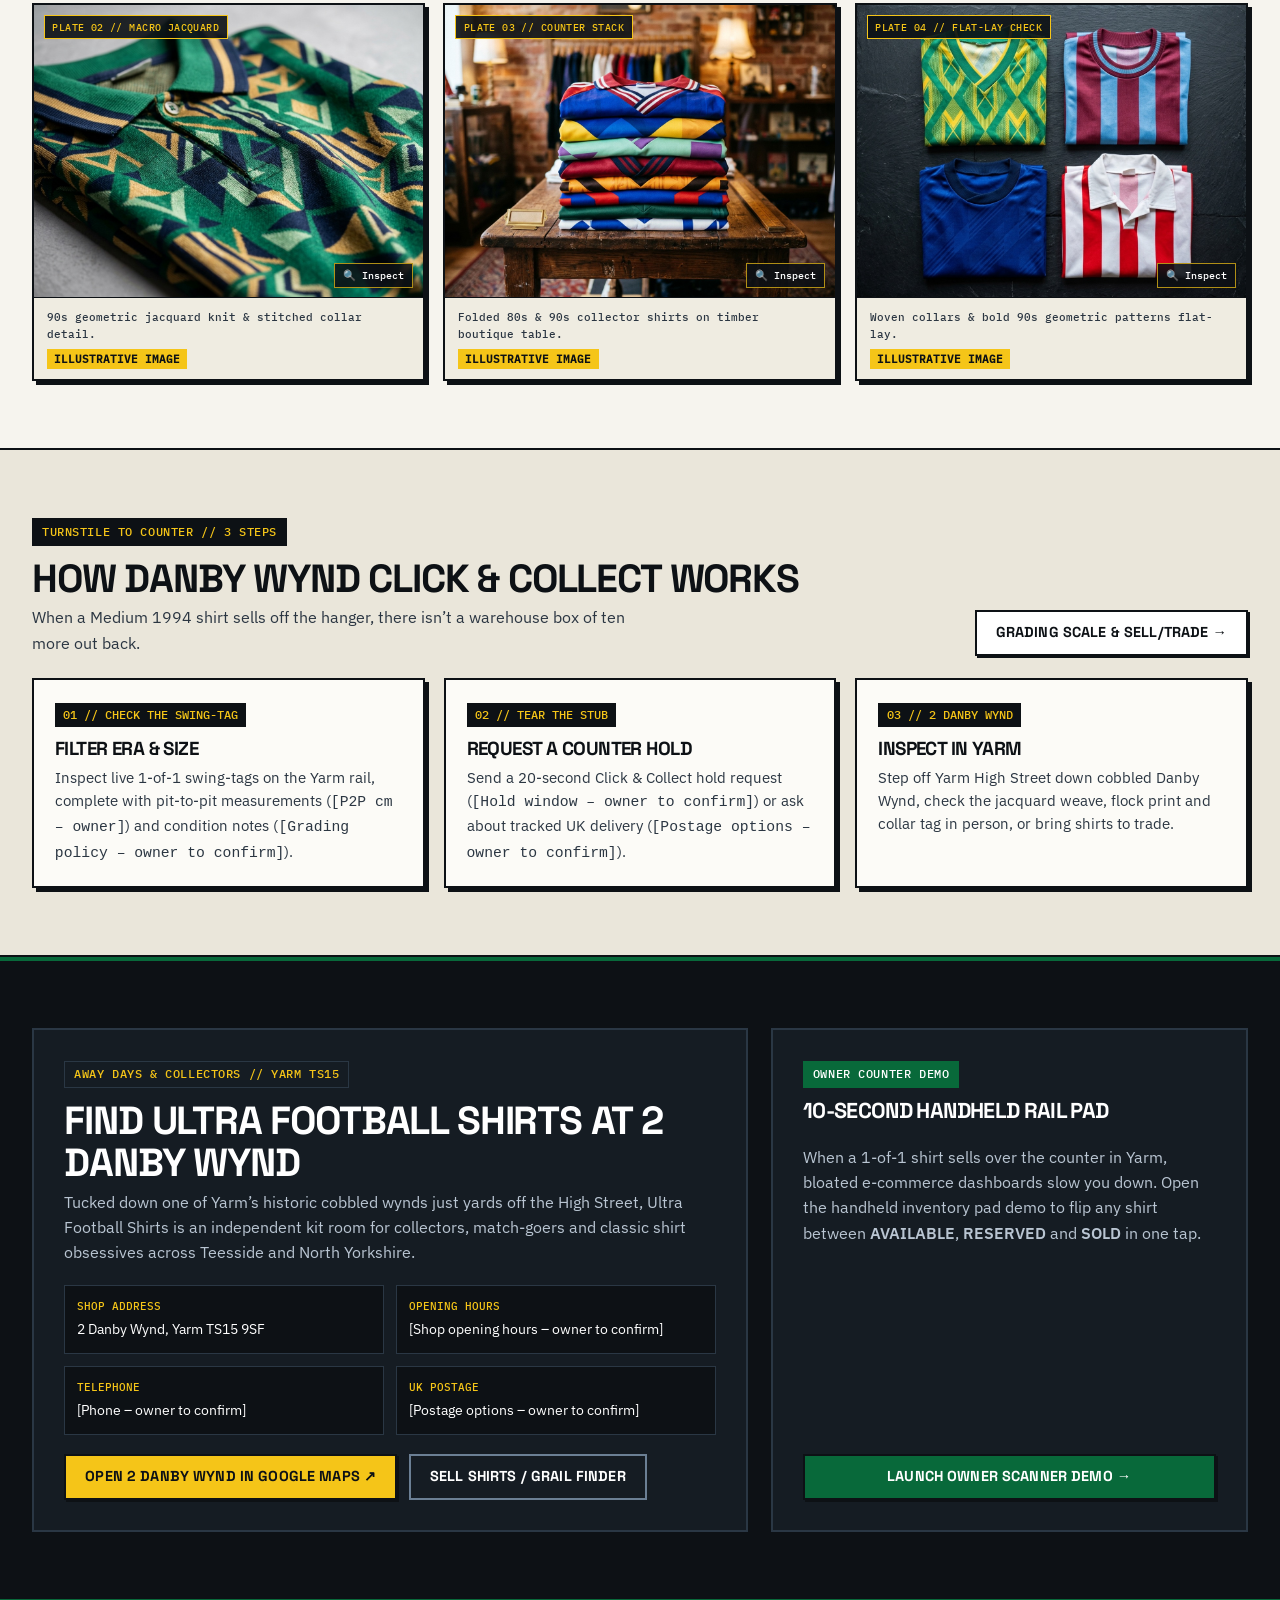
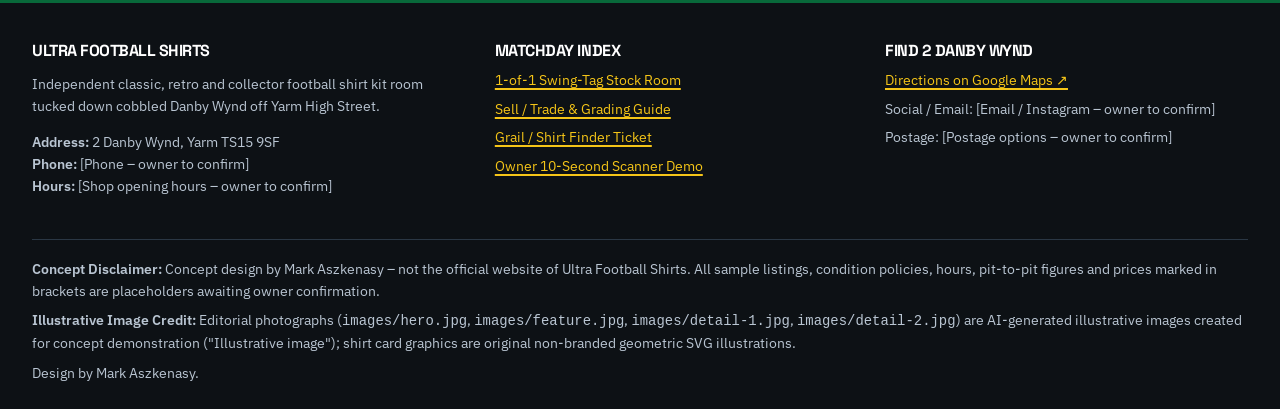
==== commit dec44995: "Add Concept D pill to the A, B and C switchers Co-Authored-By: Claude Fable 5.2 <noreply@anthropic.c" ====
--- a/index.html
+++ b/index.html
@@ -26,6 +26,7 @@
           <a class="concept-switcher__pill is-active" href="index.html" aria-current="page">A</a>
           <a class="concept-switcher__pill" href="b/index.html">B</a>
           <a class="concept-switcher__pill" href="c/index.html">C</a>
+          <a class="concept-switcher__pill" href="d/index.html">D</a>
         </nav>
         <a class="concept-banner__link" href="admin.html">Owner Scanner Demo &rarr;</a>
       </div>
